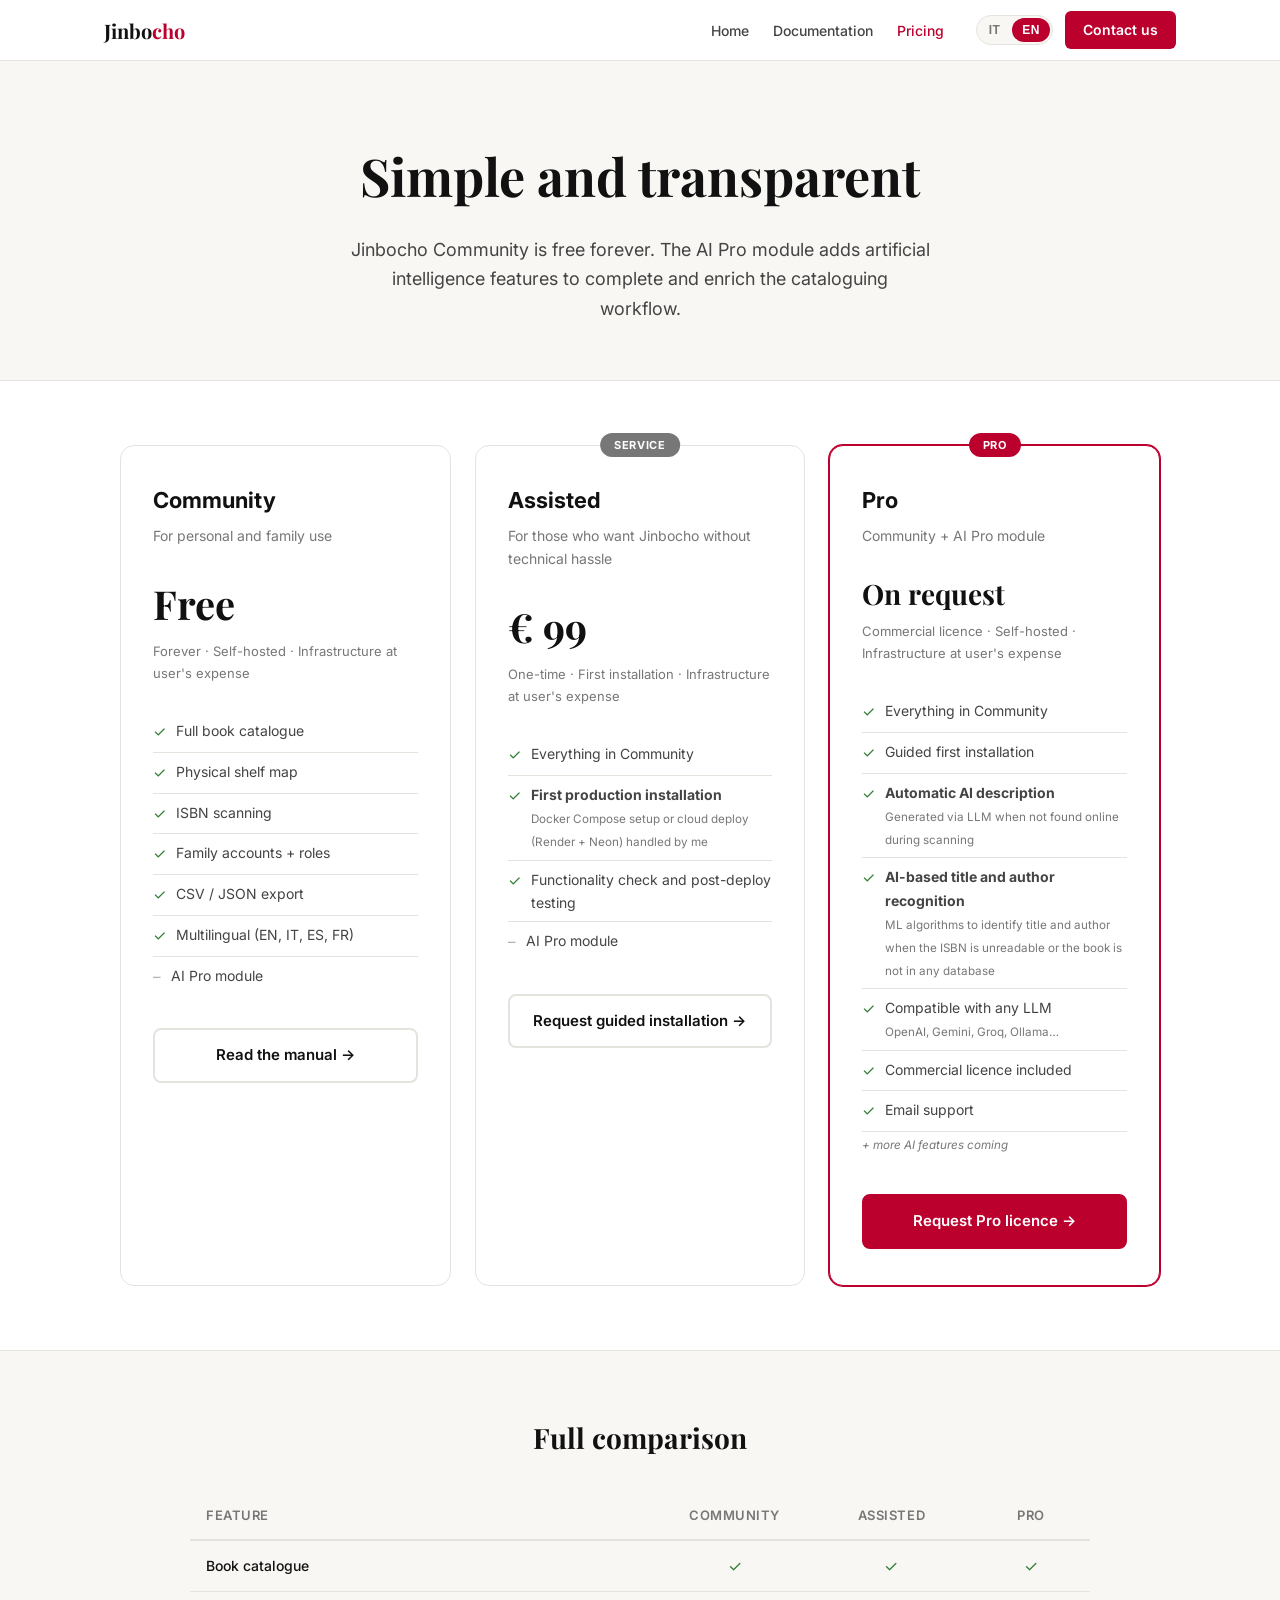
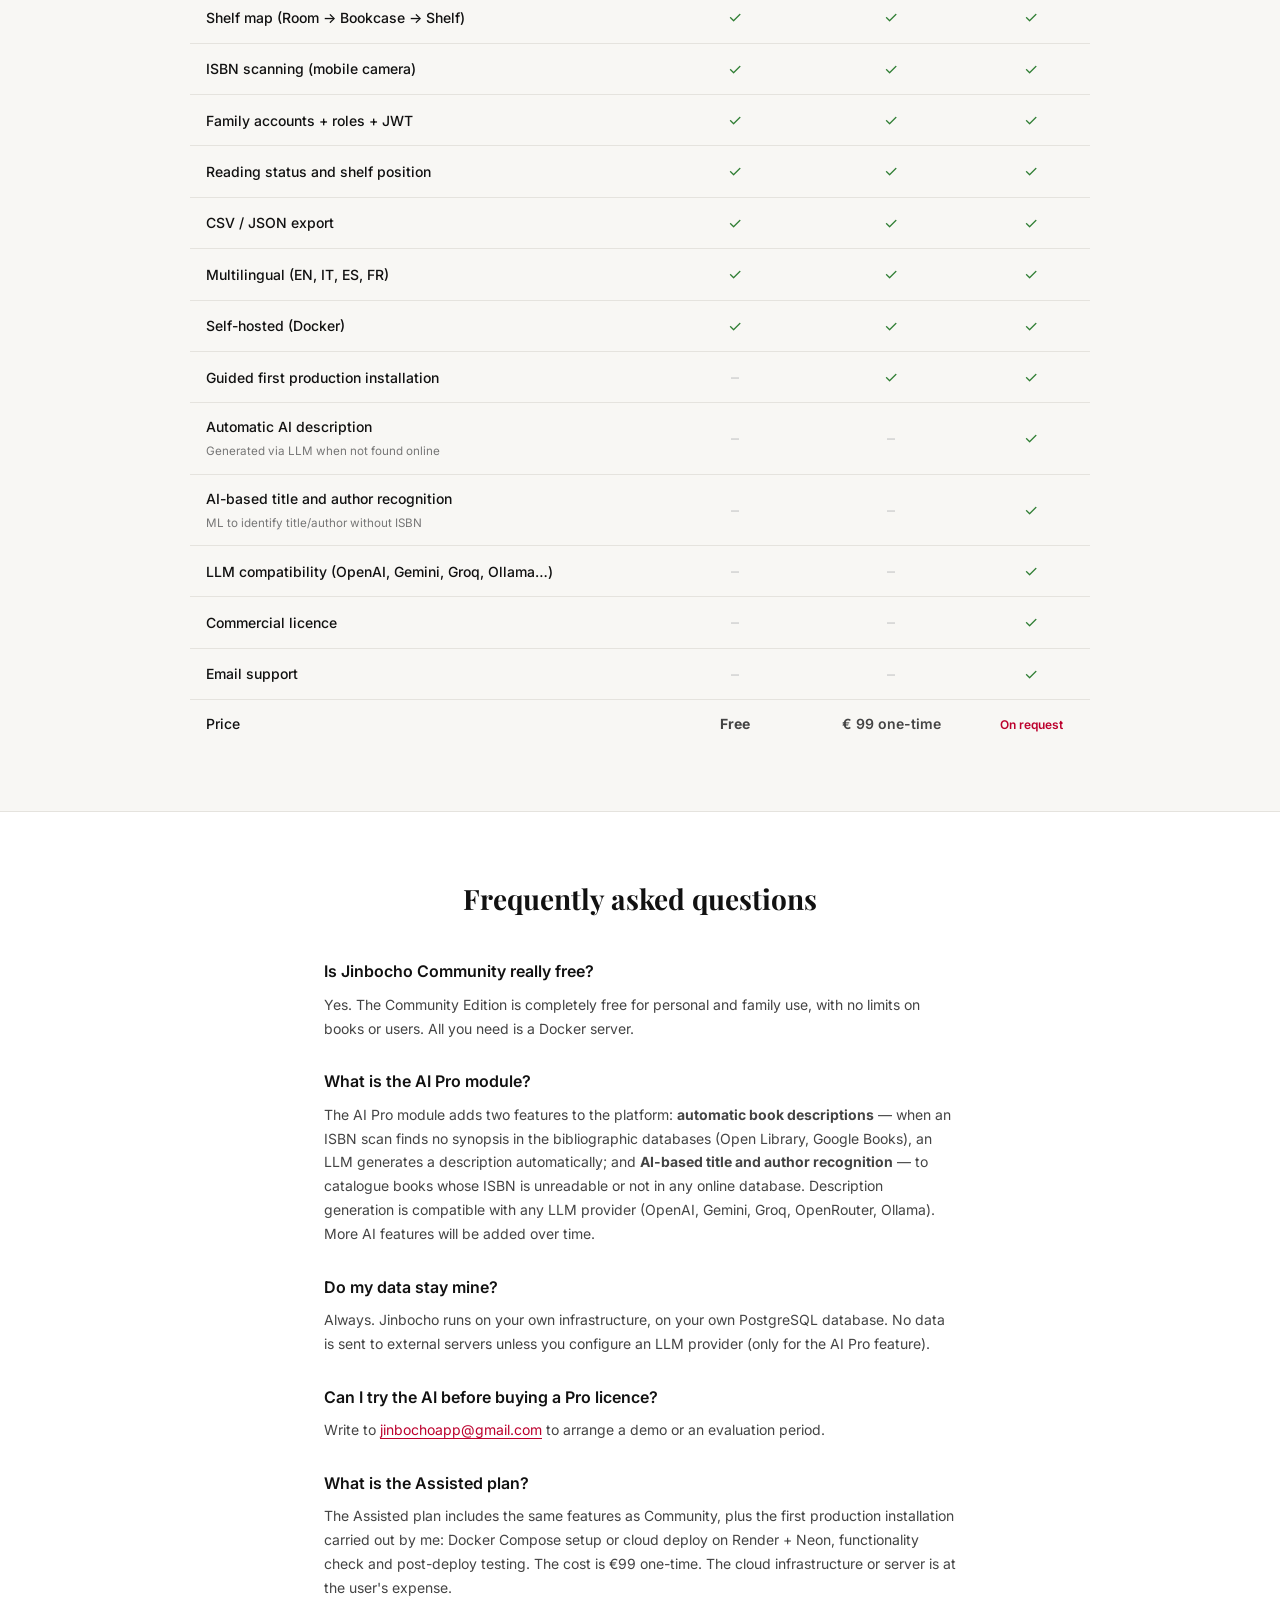
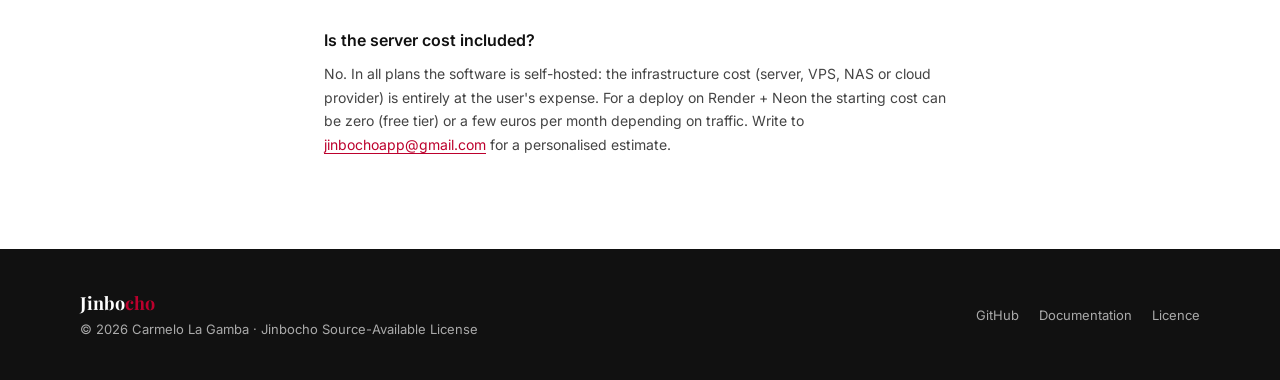
==== pricing/index.html @ b7d625fc "fix: update Community CTA to point to developer manual instead of private repo Replace the link to j" ====
<!DOCTYPE html>
<html lang="it">
<head>
  <meta charset="UTF-8" />
  <meta name="viewport" content="width=device-width, initial-scale=1.0" />
  <title>Prezzi — Jinbocho</title>
  <meta name="description" content="Jinbocho Community è gratuito per sempre. Il modulo AI Pro aggiunge descrizione automatica dei libri e riconoscimento titolo/autore via ML. Disponibile su richiesta." />
  <link rel="preconnect" href="https://fonts.googleapis.com" />
  <link rel="preconnect" href="https://fonts.gstatic.com" crossorigin />
  <link href="https://fonts.googleapis.com/css2?family=Inter:wght@400;500;600&family=Playfair+Display:wght@600;700&display=swap" rel="stylesheet" />
  <style>
    *, *::before, *::after { box-sizing: border-box; margin: 0; padding: 0; }

    :root {
      --red:     #BC002D;
      --red-dim: #8a0020;
      --red-bg:  #fdf4f5;
      --ink:     #111111;
      --ink-mid: #444444;
      --ink-soft:#777777;
      --line:    #e5e3de;
      --bg:      #f8f7f4;
      --white:   #ffffff;
      --radius:  10px;
      --max:     1120px;
    }

    html { scroll-behavior: smooth; }

    body {
      font-family: 'Inter', system-ui, sans-serif;
      font-size: 16px;
      line-height: 1.65;
      color: var(--ink);
      background: var(--white);
      -webkit-font-smoothing: antialiased;
    }

    a { color: inherit; text-decoration: none; }

    /* ── NAV ── */
    nav {
      position: sticky;
      top: 0;
      z-index: 100;
      background: rgba(255,255,255,0.95);
      backdrop-filter: blur(8px);
      border-bottom: 1px solid var(--line);
    }
    .nav-inner {
      max-width: var(--max);
      margin: 0 auto;
      padding: 0 24px;
      height: 60px;
      display: flex;
      align-items: center;
      gap: 32px;
    }
    .nav-logo {
      font-family: 'Playfair Display', serif;
      font-size: 20px;
      font-weight: 700;
      color: var(--ink);
      flex-shrink: 0;
    }
    .nav-logo span { color: var(--red); }
    .nav-links {
      display: flex;
      gap: 24px;
      list-style: none;
      margin-left: auto;
    }
    .nav-links a {
      font-size: 14px;
      font-weight: 500;
      color: var(--ink-mid);
      transition: color .15s;
    }
    .nav-links a:hover,
    .nav-links a.active { color: var(--red); }
    .nav-end {
      display: flex;
      align-items: center;
      gap: 12px;
      flex-shrink: 0;
    }
    .nav-cta {
      padding: 7px 18px;
      background: var(--red);
      color: var(--white);
      border-radius: 6px;
      font-size: 14px;
      font-weight: 600;
      transition: background .15s;
      white-space: nowrap;
    }
    .nav-cta:hover { background: var(--red-dim); }

    /* ── LANG TOGGLE ── */
    .lang-toggle {
      display: flex;
      align-items: center;
      background: var(--bg);
      border: 1px solid var(--line);
      border-radius: 100px;
      padding: 2px;
      gap: 2px;
    }
    .lang-btn {
      font-size: 12px;
      font-weight: 600;
      letter-spacing: 0.04em;
      padding: 4px 10px;
      border-radius: 100px;
      border: none;
      background: transparent;
      color: var(--ink-soft);
      cursor: pointer;
      transition: background 0.15s, color 0.15s;
      line-height: 1.4;
    }
    .lang-btn.active {
      background: var(--red);
      color: var(--white);
    }
    .lang-btn:hover:not(.active) {
      background: var(--line);
      color: var(--ink);
    }

    /* ── HERO ── */
    .pricing-hero {
      background: var(--bg);
      border-bottom: 1px solid var(--line);
      padding: 72px 24px 56px;
      text-align: center;
    }
    .pricing-hero h1 {
      font-family: 'Playfair Display', serif;
      font-size: clamp(32px, 5vw, 52px);
      font-weight: 700;
      color: var(--ink);
      margin-bottom: 16px;
    }
    .pricing-hero p {
      font-size: 18px;
      color: var(--ink-mid);
      max-width: 580px;
      margin: 0 auto;
    }

    /* ── CARDS ── */
    .pricing-section {
      max-width: var(--max);
      margin: 0 auto;
      padding: 64px 24px;
    }
    .pricing-grid {
      display: grid;
      grid-template-columns: repeat(auto-fit, minmax(280px, 1fr));
      gap: 24px;
      max-width: 1040px;
      margin: 0 auto;
    }
    .pricing-card {
      border: 1px solid var(--line);
      border-radius: 14px;
      padding: 36px 32px;
      background: var(--white);
      position: relative;
    }
    .pricing-card.featured {
      border-color: var(--red);
      box-shadow: 0 0 0 1px var(--red);
    }
    .badge {
      position: absolute;
      top: -13px;
      left: 50%;
      transform: translateX(-50%);
      background: var(--red);
      color: var(--white);
      font-size: 11px;
      font-weight: 700;
      letter-spacing: .06em;
      text-transform: uppercase;
      padding: 3px 14px;
      border-radius: 20px;
    }
    .badge-neutral { background: var(--ink-soft); }
    .plan-name {
      font-size: 22px;
      font-weight: 700;
      color: var(--ink);
      margin-bottom: 6px;
    }
    .plan-tagline {
      font-size: 14px;
      color: var(--ink-soft);
      margin-bottom: 24px;
    }
    .plan-price {
      font-size: 40px;
      font-weight: 700;
      color: var(--ink);
      margin-bottom: 4px;
      font-family: 'Playfair Display', serif;
    }
    .plan-price-note {
      font-size: 13px;
      color: var(--ink-soft);
      margin-bottom: 28px;
    }
    .plan-features {
      list-style: none;
      margin-bottom: 32px;
    }
    .plan-features li {
      font-size: 14px;
      color: var(--ink-mid);
      padding: 7px 0;
      border-bottom: 1px solid var(--line);
      display: flex;
      align-items: flex-start;
      gap: 10px;
    }
    .plan-features li:last-child { border-bottom: none; }
    .check { color: #2e7d32; font-size: 15px; flex-shrink: 0; margin-top: 1px; }
    .cross { color: #b0b0b0; font-size: 15px; flex-shrink: 0; margin-top: 1px; }
    .plan-cta {
      display: block;
      width: 100%;
      padding: 13px;
      border-radius: 8px;
      font-size: 15px;
      font-weight: 600;
      text-align: center;
      transition: background .15s, border-color .15s;
    }
    .plan-cta.outline {
      border: 2px solid var(--line);
      color: var(--ink);
      background: transparent;
    }
    .plan-cta.outline:hover { border-color: var(--ink-mid); }
    .plan-cta.solid {
      background: var(--red);
      color: var(--white);
      border: 2px solid var(--red);
    }
    .plan-cta.solid:hover { background: var(--red-dim); border-color: var(--red-dim); }

    /* ── COMPARISON TABLE ── */
    .compare-section {
      background: var(--bg);
      border-top: 1px solid var(--line);
      border-bottom: 1px solid var(--line);
      padding: 64px 24px;
    }
    .compare-inner {
      max-width: 900px;
      margin: 0 auto;
    }
    .compare-inner h2 {
      font-family: 'Playfair Display', serif;
      font-size: 28px;
      font-weight: 700;
      margin-bottom: 32px;
      text-align: center;
    }
    .compare-table {
      width: 100%;
      border-collapse: collapse;
      font-size: 14px;
    }
    .compare-table th {
      padding: 12px 16px;
      text-align: center;
      font-weight: 600;
      font-size: 13px;
      letter-spacing: .04em;
      text-transform: uppercase;
      color: var(--ink-soft);
      border-bottom: 2px solid var(--line);
    }
    .compare-table th:first-child { text-align: left; }
    .compare-table td {
      padding: 12px 16px;
      border-bottom: 1px solid var(--line);
      color: var(--ink-mid);
    }
    .compare-table td:first-child { font-weight: 500; color: var(--ink); }
    .compare-table td:not(:first-child) { text-align: center; }
    .compare-table tr:last-child td { border-bottom: none; }
    .t-check { color: #2e7d32; font-size: 16px; }
    .t-cross { color: #ccc; font-size: 16px; }
    .t-pro { color: var(--red); font-weight: 600; font-size: 12px; }

    /* ── FAQ ── */
    .faq-section {
      max-width: 680px;
      margin: 0 auto;
      padding: 64px 24px;
    }
    .faq-section h2 {
      font-family: 'Playfair Display', serif;
      font-size: 28px;
      font-weight: 700;
      margin-bottom: 36px;
      text-align: center;
    }
    .faq-item { margin-bottom: 28px; }
    .faq-q {
      font-weight: 600;
      color: var(--ink);
      margin-bottom: 8px;
    }
    .faq-a {
      font-size: 14px;
      color: var(--ink-mid);
      line-height: 1.7;
    }
    .faq-a a { color: var(--red); text-decoration: underline; text-underline-offset: 3px; }

    /* ── FOOTER ── */
    footer {
      background: var(--ink);
      color: var(--white);
      padding: 40px 24px;
    }
    .footer-inner {
      max-width: var(--max);
      margin: 0 auto;
      display: flex;
      flex-wrap: wrap;
      gap: 24px;
      align-items: center;
      justify-content: space-between;
    }
    .footer-brand {
      font-family: 'Playfair Display', serif;
      font-size: 18px;
      font-weight: 700;
    }
    .footer-brand span { color: var(--red); }
    .footer-copy { font-size: 13px; color: #aaa; }
    .footer-links { display: flex; gap: 20px; list-style: none; }
    .footer-links a { font-size: 13px; color: #aaa; transition: color .15s; }
    .footer-links a:hover { color: var(--white); }

    /* ── RESPONSIVE ── */
    @media (max-width: 640px) {
      .nav-links { display: none; }
      .pricing-hero { padding: 48px 20px 40px; }
      .pricing-hero h1 { font-size: 28px; }
      .pricing-section, .compare-section, .faq-section { padding: 48px 20px; }
      .pricing-card { padding: 28px 20px; }
      .compare-table th, .compare-table td { padding: 10px 8px; font-size: 13px; }
    }
  </style>
</head>
<body>

<nav>
  <div class="nav-inner">
    <a href="../" class="nav-logo">Jinbo<span>cho</span></a>
    <ul class="nav-links">
      <li><a href="../" data-i18n="p-nav-home">Home</a></li>
      <li><a href="../manuals/" data-i18n="p-nav-docs" data-href-it="../manuals/it/" data-href-en="../manuals/">Documentazione</a></li>
      <li><a href="../pricing/" class="active" data-i18n="p-nav-pricing">Prezzi</a></li>
    </ul>
    <div class="nav-end">
      <div class="lang-toggle" aria-label="Scegli lingua / Choose language">
        <button class="lang-btn" data-lang="it" onclick="setLang('it')">IT</button>
        <button class="lang-btn" data-lang="en" onclick="setLang('en')">EN</button>
      </div>
      <a href="mailto:jinbochoapp@gmail.com" class="nav-cta" data-i18n="p-nav-contact">Contattaci</a>
    </div>
  </div>
</nav>

<section class="pricing-hero">
  <h1 data-i18n="p-hero-h1">Semplice e trasparente</h1>
  <p data-i18n="p-hero-sub">Jinbocho Community è gratuito per sempre. Il modulo AI Pro aggiunge funzionalità di intelligenza artificiale per completare e arricchire il flusso di catalogazione.</p>
</section>

<section class="pricing-section">
  <div class="pricing-grid">

    <!-- COMMUNITY -->
    <div class="pricing-card">
      <div class="plan-name" data-i18n="p-c-name">Community</div>
      <div class="plan-tagline" data-i18n="p-c-tagline">Per uso personale e familiare</div>
      <div class="plan-price" data-i18n="p-c-price">Gratis</div>
      <div class="plan-price-note" data-i18n="p-c-price-note">Per sempre · Self-hosted · Infrastruttura a carico dell'utente</div>
      <ul class="plan-features">
        <li><span class="check">✓</span><span data-i18n="p-c-f1">Catalogo libri completo</span></li>
        <li><span class="check">✓</span><span data-i18n="p-c-f2">Mappa fisica degli scaffali</span></li>
        <li><span class="check">✓</span><span data-i18n="p-c-f3">Scansione ISBN</span></li>
        <li><span class="check">✓</span><span data-i18n="p-c-f4">Account famiglia + ruoli</span></li>
        <li><span class="check">✓</span><span data-i18n="p-c-f5">Export CSV / JSON</span></li>
        <li><span class="check">✓</span><span data-i18n="p-c-f6">Multilingua (EN, IT, ES, FR)</span></li>
        <li><span class="cross">–</span><span data-i18n="p-c-f7">Modulo AI Pro</span></li>
      </ul>
      <a href="../manuals/it/" data-href-it="../manuals/it/" data-href-en="../manuals/" class="plan-cta outline" data-i18n="p-c-cta">
        Leggi il manuale →
      </a>
    </div>

    <!-- ASSISTITO -->
    <div class="pricing-card">
      <div class="badge badge-neutral" data-i18n="p-a-badge">Servizio</div>
      <div class="plan-name" data-i18n="p-a-name">Assistito</div>
      <div class="plan-tagline" data-i18n="p-a-tagline">Per chi vuole Jinbocho senza pensieri tecnici</div>
      <div class="plan-price">€ 99</div>
      <div class="plan-price-note" data-i18n="p-a-price-note">Una tantum · Prima installazione · Infrastruttura a carico dell'utente</div>
      <ul class="plan-features">
        <li><span class="check">✓</span><span data-i18n="p-a-f1">Tutto di Community</span></li>
        <li><span class="check">✓</span><span data-i18n-html="p-a-f2"><strong>Prima installazione in produzione</strong><br><small style="color:var(--ink-soft)">Configurazione Docker Compose o deploy cloud (Render + Neon) a cura mia</small></span></li>
        <li><span class="check">✓</span><span data-i18n="p-a-f3">Verifica funzionamento e test post-deploy</span></li>
        <li><span class="cross">–</span><span data-i18n="p-a-f4">Modulo AI Pro</span></li>
      </ul>
      <a href="mailto:jinbochoapp@gmail.com?subject=Jinbocho%20-%20Richiesta%20installazione%20guidata" class="plan-cta outline" data-i18n="p-a-cta">
        Richiedi installazione guidata →
      </a>
    </div>

    <!-- PRO -->
    <div class="pricing-card featured">
      <div class="badge" data-i18n="p-p-badge">Pro</div>
      <div class="plan-name" data-i18n="p-p-name">Pro</div>
      <div class="plan-tagline" data-i18n="p-p-tagline">Community + modulo AI Pro</div>
      <div class="plan-price" style="font-size:28px; margin-top:8px;" data-i18n="p-p-price">Su richiesta</div>
      <div class="plan-price-note" data-i18n="p-p-price-note">Licenza commerciale · Self-hosted · Infrastruttura a carico dell'utente</div>
      <ul class="plan-features">
        <li><span class="check">✓</span><span data-i18n="p-p-f1">Tutto di Community</span></li>
        <li><span class="check">✓</span><span data-i18n="p-p-f2">Prima installazione guidata</span></li>
        <li><span class="check">✓</span><span data-i18n-html="p-p-f3"><strong>Descrizione AI automatica</strong><br><small style="color:var(--ink-soft)">Generata via LLM quando non trovata online durante la scansione</small></span></li>
        <li><span class="check">✓</span><span data-i18n-html="p-p-f4"><strong>Riconoscimento titolo e autore via AI</strong><br><small style="color:var(--ink-soft)">Algoritmi ML per identificare titolo e autore quando l'ISBN non è leggibile o il libro non è in nessun database</small></span></li>
        <li><span class="check">✓</span><span data-i18n-html="p-p-f5">Compatibile con qualsiasi LLM<br><small style="color:var(--ink-soft)">OpenAI, Gemini, Groq, Ollama…</small></span></li>
        <li><span class="check">✓</span><span data-i18n="p-p-f6">Licenza commerciale inclusa</span></li>
        <li><span class="check">✓</span><span data-i18n="p-p-f7">Supporto via email</span></li>
        <li style="color:var(--ink-soft); font-style:italic; border-bottom:none; padding-top:4px;"><small data-i18n="p-p-f8">+ altre funzionalità AI in arrivo</small></li>
      </ul>
      <a href="mailto:jinbochoapp@gmail.com?subject=Jinbocho%20Pro%20-%20Richiesta%20licenza" class="plan-cta solid" data-i18n="p-p-cta">
        Richiedi licenza Pro →
      </a>
    </div>

  </div>
</section>

<!-- COMPARISON TABLE -->
<section class="compare-section">
  <div class="compare-inner">
    <h2 data-i18n="p-t-title">Confronto completo</h2>
    <table class="compare-table">
      <thead>
        <tr>
          <th data-i18n="p-t-h1">Funzionalità</th>
          <th data-i18n="p-t-h2">Community</th>
          <th data-i18n="p-t-h3">Assistito</th>
          <th data-i18n="p-t-h4">Pro</th>
        </tr>
      </thead>
      <tbody>
        <tr>
          <td data-i18n="p-t-r1">Catalogo libri</td>
          <td><span class="t-check">✓</span></td>
          <td><span class="t-check">✓</span></td>
          <td><span class="t-check">✓</span></td>
        </tr>
        <tr>
          <td data-i18n="p-t-r2">Mappa scaffali (Room → Bookcase → Shelf)</td>
          <td><span class="t-check">✓</span></td>
          <td><span class="t-check">✓</span></td>
          <td><span class="t-check">✓</span></td>
        </tr>
        <tr>
          <td data-i18n="p-t-r3">Scansione ISBN (camera mobile)</td>
          <td><span class="t-check">✓</span></td>
          <td><span class="t-check">✓</span></td>
          <td><span class="t-check">✓</span></td>
        </tr>
        <tr>
          <td data-i18n="p-t-r4">Account famiglia + ruoli + JWT</td>
          <td><span class="t-check">✓</span></td>
          <td><span class="t-check">✓</span></td>
          <td><span class="t-check">✓</span></td>
        </tr>
        <tr>
          <td data-i18n="p-t-r5">Stato lettura e posizione sullo scaffale</td>
          <td><span class="t-check">✓</span></td>
          <td><span class="t-check">✓</span></td>
          <td><span class="t-check">✓</span></td>
        </tr>
        <tr>
          <td data-i18n="p-t-r6">Export CSV / JSON</td>
          <td><span class="t-check">✓</span></td>
          <td><span class="t-check">✓</span></td>
          <td><span class="t-check">✓</span></td>
        </tr>
        <tr>
          <td data-i18n="p-t-r7">Multilingua (EN, IT, ES, FR)</td>
          <td><span class="t-check">✓</span></td>
          <td><span class="t-check">✓</span></td>
          <td><span class="t-check">✓</span></td>
        </tr>
        <tr>
          <td data-i18n="p-t-r8">Self-hosted (Docker)</td>
          <td><span class="t-check">✓</span></td>
          <td><span class="t-check">✓</span></td>
          <td><span class="t-check">✓</span></td>
        </tr>
        <tr>
          <td data-i18n="p-t-r9">Prima installazione guidata in produzione</td>
          <td><span class="t-cross">–</span></td>
          <td><span class="t-check">✓</span></td>
          <td><span class="t-check">✓</span></td>
        </tr>
        <tr>
          <td><span data-i18n="p-t-r10">Descrizione AI automatica</span><br><small style="color:var(--ink-soft); font-weight:400;" data-i18n="p-t-r10s">Generata via LLM quando non trovata online</small></td>
          <td><span class="t-cross">–</span></td>
          <td><span class="t-cross">–</span></td>
          <td><span class="t-check">✓</span></td>
        </tr>
        <tr>
          <td><span data-i18n="p-t-r11">Riconoscimento titolo e autore via AI</span><br><small style="color:var(--ink-soft); font-weight:400;" data-i18n="p-t-r11s">ML per identificare titolo/autore senza ISBN</small></td>
          <td><span class="t-cross">–</span></td>
          <td><span class="t-cross">–</span></td>
          <td><span class="t-check">✓</span></td>
        </tr>
        <tr>
          <td data-i18n="p-t-r12">Compatibilità LLM (OpenAI, Gemini, Groq, Ollama…)</td>
          <td><span class="t-cross">–</span></td>
          <td><span class="t-cross">–</span></td>
          <td><span class="t-check">✓</span></td>
        </tr>
        <tr>
          <td data-i18n="p-t-r13">Licenza commerciale</td>
          <td><span class="t-cross">–</span></td>
          <td><span class="t-cross">–</span></td>
          <td><span class="t-check">✓</span></td>
        </tr>
        <tr>
          <td data-i18n="p-t-r14">Supporto via email</td>
          <td><span class="t-cross">–</span></td>
          <td><span class="t-cross">–</span></td>
          <td><span class="t-check">✓</span></td>
        </tr>
        <tr>
          <td data-i18n="p-t-r15">Prezzo</td>
          <td><strong data-i18n="p-t-v-free">Gratis</strong></td>
          <td><span style="font-weight:600;" data-i18n="p-t-v-assistito">€ 99 una tantum</span></td>
          <td><span class="t-pro" data-i18n="p-t-v-pro">Su richiesta</span></td>
        </tr>
      </tbody>
    </table>
  </div>
</section>

<!-- FAQ -->
<section class="faq-section">
  <h2 data-i18n="p-faq-title">Domande frequenti</h2>

  <div class="faq-item">
    <div class="faq-q" data-i18n="p-faq1-q">Jinbocho Community è davvero gratuito?</div>
    <div class="faq-a" data-i18n="p-faq1-a">Sì. La Community Edition è completamente gratuita per uso personale e familiare, senza limiti di libri o utenti. Basta un server Docker.</div>
  </div>

  <div class="faq-item">
    <div class="faq-q" data-i18n="p-faq2-q">Cos'è il modulo AI Pro?</div>
    <div class="faq-a" data-i18n-html="p-faq2-a">Il modulo AI Pro aggiunge due funzionalità alla piattaforma: <strong>descrizione automatica dei libri</strong> — quando la scansione ISBN non trova una sinossi nei database bibliografici (Open Library, Google Books), un LLM genera automaticamente la descrizione; e <strong>riconoscimento di titolo e autore via machine learning</strong> — per catalogare libri il cui ISBN non è leggibile o non è presente online. La generazione della descrizione è compatibile con qualsiasi provider LLM (OpenAI, Gemini, Groq, OpenRouter, Ollama). Altre funzionalità AI verranno aggiunte nel tempo.</div>
  </div>

  <div class="faq-item">
    <div class="faq-q" data-i18n="p-faq3-q">I miei dati rimangono miei?</div>
    <div class="faq-a" data-i18n="p-faq3-a">Sempre. Jinbocho gira sulla tua infrastruttura, su un tuo database PostgreSQL. Nessun dato viene inviato a server esterni, a meno che tu non configuri un provider LLM (solo per la funzione AI Pro).</div>
  </div>

  <div class="faq-item">
    <div class="faq-q" data-i18n="p-faq4-q">Posso provare l'AI prima di acquistare la licenza Pro?</div>
    <div class="faq-a" data-i18n-html="p-faq4-a">Scrivi a <a href="mailto:jinbochoapp@gmail.com">jinbochoapp@gmail.com</a> per concordare una demo o un periodo di valutazione.</div>
  </div>

  <div class="faq-item">
    <div class="faq-q" data-i18n="p-faq5-q">Cos'è il piano Assistito?</div>
    <div class="faq-a" data-i18n="p-faq5-a">Il piano Assistito include le stesse funzionalità di Community, più la prima installazione in produzione a cura mia: configurazione Docker Compose oppure deploy cloud su Render + Neon, verifica del funzionamento e test post-deploy. Il costo è di €99 una tantum. L'infrastruttura cloud o il server è a carico dell'utente.</div>
  </div>

  <div class="faq-item">
    <div class="faq-q" data-i18n="p-faq6-q">Il costo del server è incluso?</div>
    <div class="faq-a" data-i18n-html="p-faq6-a">No. In tutti i piani il software è self-hosted: il costo dell'infrastruttura (server, VPS, NAS o cloud provider) è interamente a carico dell'utente. Per un deploy su Render + Neon il costo di partenza può essere zero (free tier) o pochi euro al mese a seconda del traffico. Scrivi a <a href="mailto:jinbochoapp@gmail.com">jinbochoapp@gmail.com</a> per una stima personalizzata.</div>
  </div>
</section>

<footer>
  <div class="footer-inner">
    <div>
      <div class="footer-brand">Jinbo<span>cho</span></div>
      <div class="footer-copy">© 2026 Carmelo La Gamba · Jinbocho Source-Available License</div>
    </div>
    <ul class="footer-links">
      <li><a href="https://github.com/jinbocho" target="_blank" rel="noopener">GitHub</a></li>
      <li><a href="../manuals/" data-i18n="p-footer-docs" data-href-it="../manuals/it/" data-href-en="../manuals/">Documentazione</a></li>
      <li><a href="https://github.com/jinbocho/jinbocho.github.io/blob/main/LICENSE" target="_blank" rel="noopener" data-i18n="p-footer-license">Licenza</a></li>
    </ul>
  </div>
</footer>

<script>
(function () {
  var dict = {
    it: {
      'p-nav-home': 'Home',
      'p-nav-docs': 'Documentazione',
      'p-nav-pricing': 'Prezzi',
      'p-nav-contact': 'Contattaci',
      'p-hero-h1': 'Semplice e trasparente',
      'p-hero-sub': 'Jinbocho Community è gratuito per sempre. Il modulo AI Pro aggiunge funzionalità di intelligenza artificiale per completare e arricchire il flusso di catalogazione.',
      'p-c-name': 'Community',
      'p-c-tagline': 'Per uso personale e familiare',
      'p-c-price': 'Gratis',
      'p-c-price-note': 'Per sempre · Self-hosted · Infrastruttura a carico dell\'utente',
      'p-c-f1': 'Catalogo libri completo',
      'p-c-f2': 'Mappa fisica degli scaffali',
      'p-c-f3': 'Scansione ISBN',
      'p-c-f4': 'Account famiglia + ruoli',
      'p-c-f5': 'Export CSV / JSON',
      'p-c-f6': 'Multilingua (EN, IT, ES, FR)',
      'p-c-f7': 'Modulo AI Pro',
      'p-c-cta': 'Leggi il manuale →',
      'p-a-badge': 'Servizio',
      'p-a-name': 'Assistito',
      'p-a-tagline': 'Per chi vuole Jinbocho senza pensieri tecnici',
      'p-a-price-note': 'Una tantum · Prima installazione · Infrastruttura a carico dell\'utente',
      'p-a-f1': 'Tutto di Community',
      'p-a-f2': '<strong>Prima installazione in produzione</strong><br><small style="color:var(--ink-soft)">Configurazione Docker Compose o deploy cloud (Render + Neon) a cura mia</small>',
      'p-a-f3': 'Verifica funzionamento e test post-deploy',
      'p-a-f4': 'Modulo AI Pro',
      'p-a-cta': 'Richiedi installazione guidata →',
      'p-p-badge': 'Pro',
      'p-p-name': 'Pro',
      'p-p-tagline': 'Community + modulo AI Pro',
      'p-p-price': 'Su richiesta',
      'p-p-price-note': 'Licenza commerciale · Self-hosted · Infrastruttura a carico dell\'utente',
      'p-p-f1': 'Tutto di Community',
      'p-p-f2': 'Prima installazione guidata',
      'p-p-f3': '<strong>Descrizione AI automatica</strong><br><small style="color:var(--ink-soft)">Generata via LLM quando non trovata online durante la scansione</small>',
      'p-p-f4': '<strong>Riconoscimento titolo e autore via AI</strong><br><small style="color:var(--ink-soft)">Algoritmi ML per identificare titolo e autore quando l\'ISBN non è leggibile o il libro non è in nessun database</small>',
      'p-p-f5': 'Compatibile con qualsiasi LLM<br><small style="color:var(--ink-soft)">OpenAI, Gemini, Groq, Ollama…</small>',
      'p-p-f6': 'Licenza commerciale inclusa',
      'p-p-f7': 'Supporto via email',
      'p-p-f8': '+ altre funzionalità AI in arrivo',
      'p-p-cta': 'Richiedi licenza Pro →',
      'p-t-title': 'Confronto completo',
      'p-t-h1': 'Funzionalità',
      'p-t-h2': 'Community',
      'p-t-h3': 'Assistito',
      'p-t-h4': 'Pro',
      'p-t-r1': 'Catalogo libri',
      'p-t-r2': 'Mappa scaffali (Room → Bookcase → Shelf)',
      'p-t-r3': 'Scansione ISBN (camera mobile)',
      'p-t-r4': 'Account famiglia + ruoli + JWT',
      'p-t-r5': 'Stato lettura e posizione sullo scaffale',
      'p-t-r6': 'Export CSV / JSON',
      'p-t-r7': 'Multilingua (EN, IT, ES, FR)',
      'p-t-r8': 'Self-hosted (Docker)',
      'p-t-r9': 'Prima installazione guidata in produzione',
      'p-t-r10': 'Descrizione AI automatica',
      'p-t-r10s': 'Generata via LLM quando non trovata online',
      'p-t-r11': 'Riconoscimento titolo e autore via AI',
      'p-t-r11s': 'ML per identificare titolo/autore senza ISBN',
      'p-t-r12': 'Compatibilità LLM (OpenAI, Gemini, Groq, Ollama…)',
      'p-t-r13': 'Licenza commerciale',
      'p-t-r14': 'Supporto via email',
      'p-t-r15': 'Prezzo',
      'p-t-v-free': 'Gratis',
      'p-t-v-assistito': '€ 99 una tantum',
      'p-t-v-pro': 'Su richiesta',
      'p-faq-title': 'Domande frequenti',
      'p-faq1-q': 'Jinbocho Community è davvero gratuito?',
      'p-faq1-a': 'Sì. La Community Edition è completamente gratuita per uso personale e familiare, senza limiti di libri o utenti. Basta un server Docker.',
      'p-faq2-q': 'Cos\'è il modulo AI Pro?',
      'p-faq2-a': 'Il modulo AI Pro aggiunge due funzionalità alla piattaforma: <strong>descrizione automatica dei libri</strong> — quando la scansione ISBN non trova una sinossi nei database bibliografici (Open Library, Google Books), un LLM genera automaticamente la descrizione; e <strong>riconoscimento di titolo e autore via machine learning</strong> — per catalogare libri il cui ISBN non è leggibile o non è presente online. La generazione della descrizione è compatibile con qualsiasi provider LLM (OpenAI, Gemini, Groq, OpenRouter, Ollama). Altre funzionalità AI verranno aggiunte nel tempo.',
      'p-faq3-q': 'I miei dati rimangono miei?',
      'p-faq3-a': 'Sempre. Jinbocho gira sulla tua infrastruttura, su un tuo database PostgreSQL. Nessun dato viene inviato a server esterni, a meno che tu non configuri un provider LLM (solo per la funzione AI Pro).',
      'p-faq4-q': 'Posso provare l\'AI prima di acquistare la licenza Pro?',
      'p-faq4-a': 'Scrivi a <a href="mailto:jinbochoapp@gmail.com">jinbochoapp@gmail.com</a> per concordare una demo o un periodo di valutazione.',
      'p-faq5-q': 'Cos\'è il piano Assistito?',
      'p-faq5-a': 'Il piano Assistito include le stesse funzionalità di Community, più la prima installazione in produzione a cura mia: configurazione Docker Compose oppure deploy cloud su Render + Neon, verifica del funzionamento e test post-deploy. Il costo è di €99 una tantum. L\'infrastruttura cloud o il server è a carico dell\'utente.',
      'p-faq6-q': 'Il costo del server è incluso?',
      'p-faq6-a': 'No. In tutti i piani il software è self-hosted: il costo dell\'infrastruttura (server, VPS, NAS o cloud provider) è interamente a carico dell\'utente. Per un deploy su Render + Neon il costo di partenza può essere zero (free tier) o pochi euro al mese a seconda del traffico. Scrivi a <a href="mailto:jinbochoapp@gmail.com">jinbochoapp@gmail.com</a> per una stima personalizzata.',
      'p-footer-docs': 'Documentazione',
      'p-footer-license': 'Licenza'
    },
    en: {
      'p-nav-home': 'Home',
      'p-nav-docs': 'Documentation',
      'p-nav-pricing': 'Pricing',
      'p-nav-contact': 'Contact us',
      'p-hero-h1': 'Simple and transparent',
      'p-hero-sub': 'Jinbocho Community is free forever. The AI Pro module adds artificial intelligence features to complete and enrich the cataloguing workflow.',
      'p-c-name': 'Community',
      'p-c-tagline': 'For personal and family use',
      'p-c-price': 'Free',
      'p-c-price-note': 'Forever · Self-hosted · Infrastructure at user\'s expense',
      'p-c-f1': 'Full book catalogue',
      'p-c-f2': 'Physical shelf map',
      'p-c-f3': 'ISBN scanning',
      'p-c-f4': 'Family accounts + roles',
      'p-c-f5': 'CSV / JSON export',
      'p-c-f6': 'Multilingual (EN, IT, ES, FR)',
      'p-c-f7': 'AI Pro module',
      'p-c-cta': 'Read the manual →',
      'p-a-badge': 'Service',
      'p-a-name': 'Assisted',
      'p-a-tagline': 'For those who want Jinbocho without technical hassle',
      'p-a-price-note': 'One-time · First installation · Infrastructure at user\'s expense',
      'p-a-f1': 'Everything in Community',
      'p-a-f2': '<strong>First production installation</strong><br><small style="color:var(--ink-soft)">Docker Compose setup or cloud deploy (Render + Neon) handled by me</small>',
      'p-a-f3': 'Functionality check and post-deploy testing',
      'p-a-f4': 'AI Pro module',
      'p-a-cta': 'Request guided installation →',
      'p-p-badge': 'Pro',
      'p-p-name': 'Pro',
      'p-p-tagline': 'Community + AI Pro module',
      'p-p-price': 'On request',
      'p-p-price-note': 'Commercial licence · Self-hosted · Infrastructure at user\'s expense',
      'p-p-f1': 'Everything in Community',
      'p-p-f2': 'Guided first installation',
      'p-p-f3': '<strong>Automatic AI description</strong><br><small style="color:var(--ink-soft)">Generated via LLM when not found online during scanning</small>',
      'p-p-f4': '<strong>AI-based title and author recognition</strong><br><small style="color:var(--ink-soft)">ML algorithms to identify title and author when the ISBN is unreadable or the book is not in any database</small>',
      'p-p-f5': 'Compatible with any LLM<br><small style="color:var(--ink-soft)">OpenAI, Gemini, Groq, Ollama…</small>',
      'p-p-f6': 'Commercial licence included',
      'p-p-f7': 'Email support',
      'p-p-f8': '+ more AI features coming',
      'p-p-cta': 'Request Pro licence →',
      'p-t-title': 'Full comparison',
      'p-t-h1': 'Feature',
      'p-t-h2': 'Community',
      'p-t-h3': 'Assisted',
      'p-t-h4': 'Pro',
      'p-t-r1': 'Book catalogue',
      'p-t-r2': 'Shelf map (Room → Bookcase → Shelf)',
      'p-t-r3': 'ISBN scanning (mobile camera)',
      'p-t-r4': 'Family accounts + roles + JWT',
      'p-t-r5': 'Reading status and shelf position',
      'p-t-r6': 'CSV / JSON export',
      'p-t-r7': 'Multilingual (EN, IT, ES, FR)',
      'p-t-r8': 'Self-hosted (Docker)',
      'p-t-r9': 'Guided first production installation',
      'p-t-r10': 'Automatic AI description',
      'p-t-r10s': 'Generated via LLM when not found online',
      'p-t-r11': 'AI-based title and author recognition',
      'p-t-r11s': 'ML to identify title/author without ISBN',
      'p-t-r12': 'LLM compatibility (OpenAI, Gemini, Groq, Ollama…)',
      'p-t-r13': 'Commercial licence',
      'p-t-r14': 'Email support',
      'p-t-r15': 'Price',
      'p-t-v-free': 'Free',
      'p-t-v-assistito': '€ 99 one-time',
      'p-t-v-pro': 'On request',
      'p-faq-title': 'Frequently asked questions',
      'p-faq1-q': 'Is Jinbocho Community really free?',
      'p-faq1-a': 'Yes. The Community Edition is completely free for personal and family use, with no limits on books or users. All you need is a Docker server.',
      'p-faq2-q': 'What is the AI Pro module?',
      'p-faq2-a': 'The AI Pro module adds two features to the platform: <strong>automatic book descriptions</strong> — when an ISBN scan finds no synopsis in the bibliographic databases (Open Library, Google Books), an LLM generates a description automatically; and <strong>AI-based title and author recognition</strong> — to catalogue books whose ISBN is unreadable or not in any online database. Description generation is compatible with any LLM provider (OpenAI, Gemini, Groq, OpenRouter, Ollama). More AI features will be added over time.',
      'p-faq3-q': 'Do my data stay mine?',
      'p-faq3-a': 'Always. Jinbocho runs on your own infrastructure, on your own PostgreSQL database. No data is sent to external servers unless you configure an LLM provider (only for the AI Pro feature).',
      'p-faq4-q': 'Can I try the AI before buying a Pro licence?',
      'p-faq4-a': 'Write to <a href="mailto:jinbochoapp@gmail.com">jinbochoapp@gmail.com</a> to arrange a demo or an evaluation period.',
      'p-faq5-q': 'What is the Assisted plan?',
      'p-faq5-a': 'The Assisted plan includes the same features as Community, plus the first production installation carried out by me: Docker Compose setup or cloud deploy on Render + Neon, functionality check and post-deploy testing. The cost is €99 one-time. The cloud infrastructure or server is at the user\'s expense.',
      'p-faq6-q': 'Is the server cost included?',
      'p-faq6-a': 'No. In all plans the software is self-hosted: the infrastructure cost (server, VPS, NAS or cloud provider) is entirely at the user\'s expense. For a deploy on Render + Neon the starting cost can be zero (free tier) or a few euros per month depending on traffic. Write to <a href="mailto:jinbochoapp@gmail.com">jinbochoapp@gmail.com</a> for a personalised estimate.',
      'p-footer-docs': 'Documentation',
      'p-footer-license': 'Licence'
    }
  };

  function setLang(lang) {
    if (lang !== 'it' && lang !== 'en') lang = 'it';
    document.documentElement.lang = lang;
    localStorage.setItem('jinbocho-lang', lang);

    var t = dict[lang];

    document.querySelectorAll('[data-i18n]').forEach(function (el) {
      var key = el.getAttribute('data-i18n');
      if (t[key] !== undefined) el.textContent = t[key];
    });

    document.querySelectorAll('[data-i18n-html]').forEach(function (el) {
      var key = el.getAttribute('data-i18n-html');
      if (t[key] !== undefined) el.innerHTML = t[key];
    });

    document.querySelectorAll('[data-href-it]').forEach(function (el) {
      el.href = lang === 'it'
        ? el.getAttribute('data-href-it')
        : el.getAttribute('data-href-en');
    });

    document.querySelectorAll('.lang-btn').forEach(function (btn) {
      btn.classList.toggle('active', btn.getAttribute('data-lang') === lang);
    });
  }

  window.setLang = setLang;

  var saved = localStorage.getItem('jinbocho-lang');
  var browser = (navigator.language || navigator.userLanguage || 'it').toLowerCase();
  setLang(saved || (browser.startsWith('it') ? 'it' : 'en'));
})();
</script>

</body>
</html>
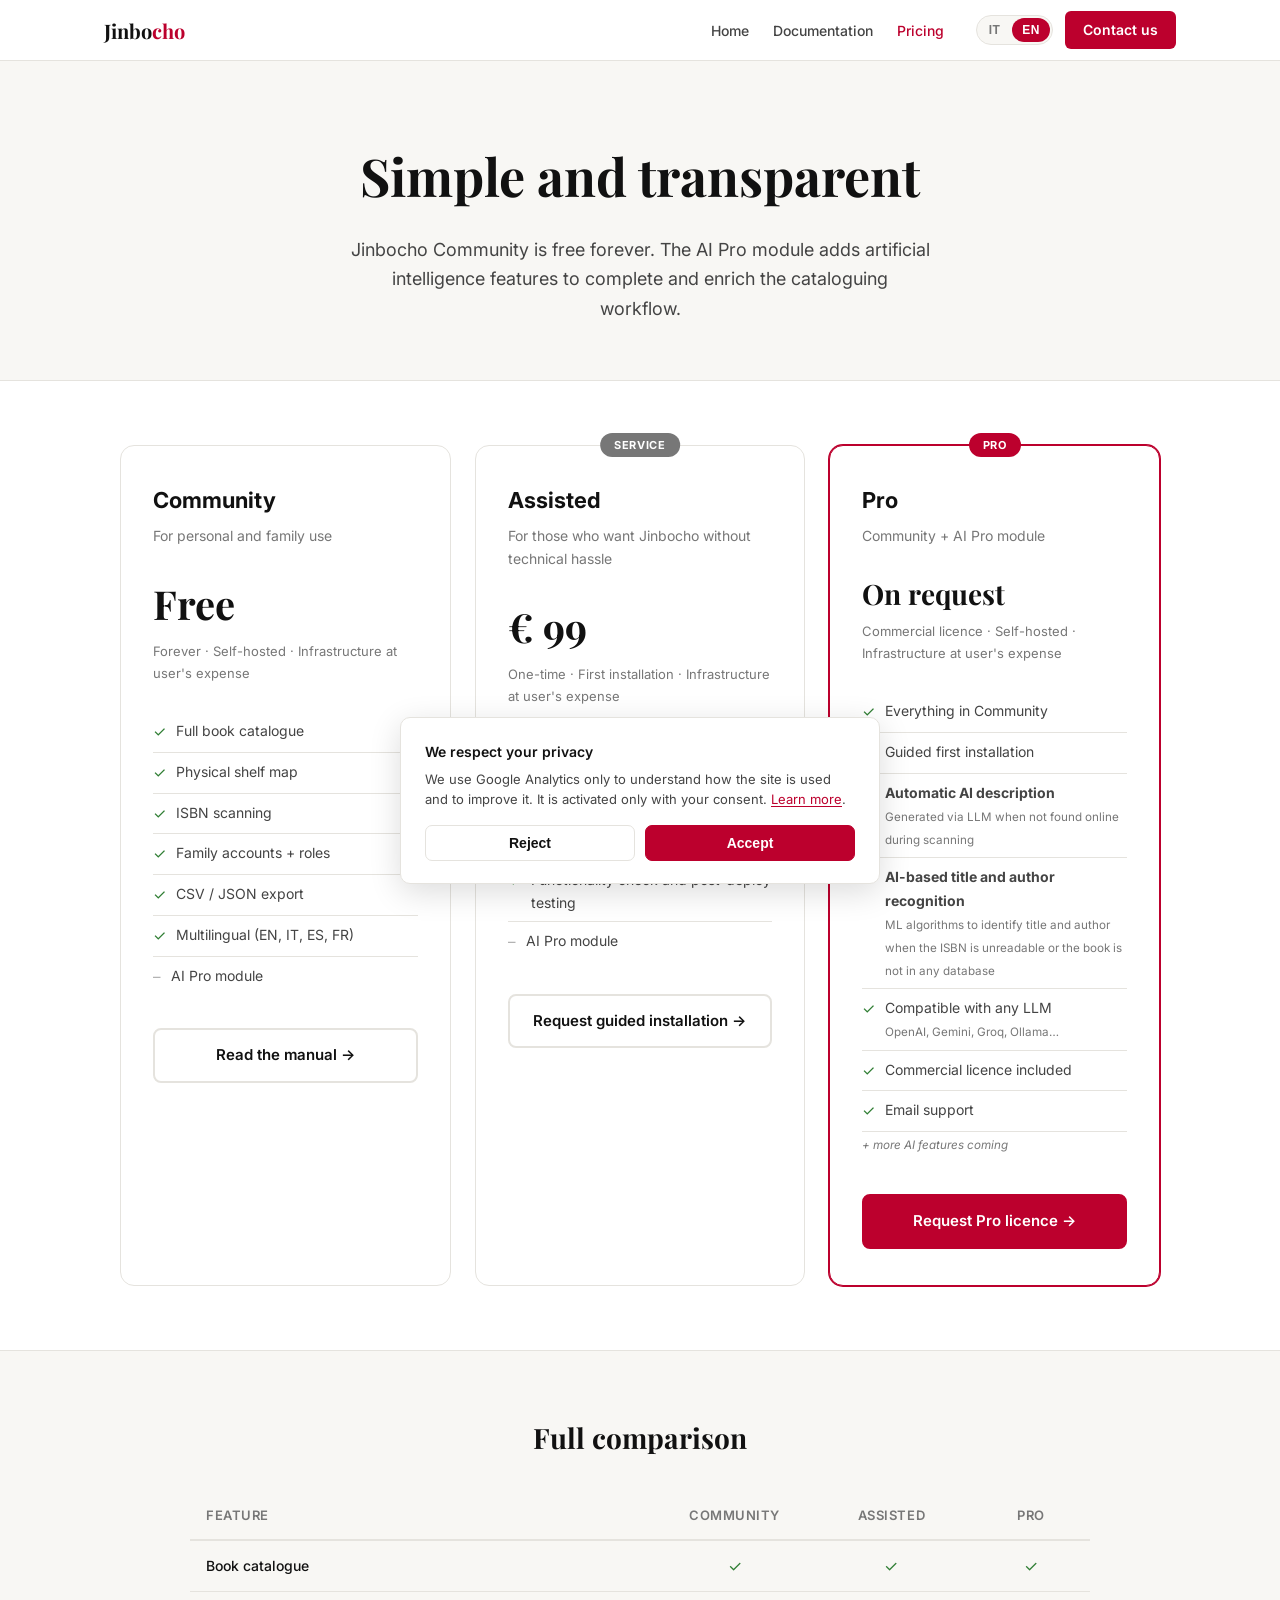
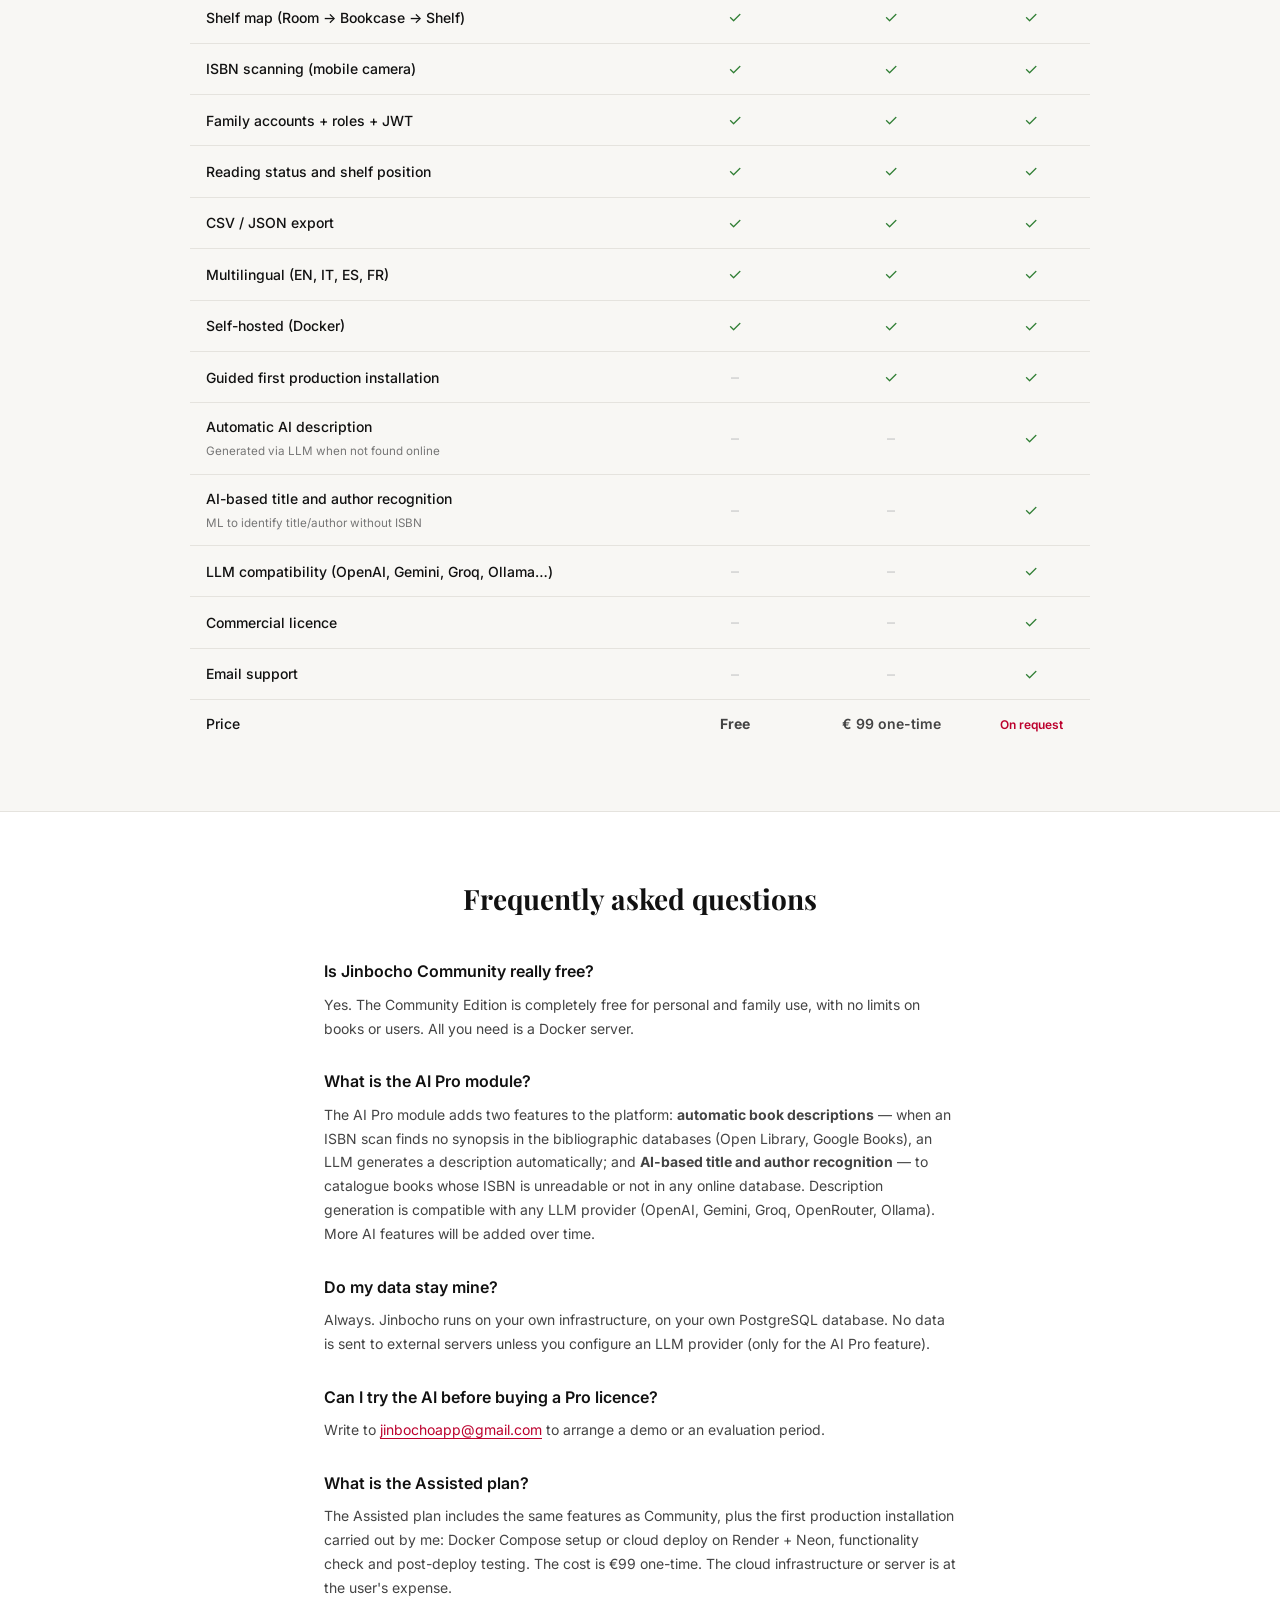
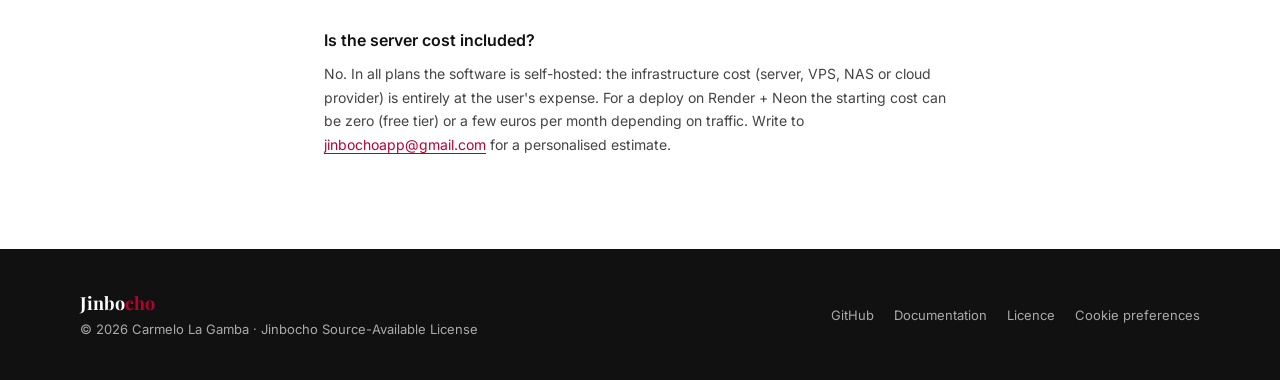
==== commit 63a3b6e5: "Add Google Analytics (GA4) with GDPR-compliant consent banner Integrate gtag.js with Consent Mode v2" ====
--- a/pricing/index.html
+++ b/pricing/index.html
@@ -3,6 +3,22 @@
 <head>
   <meta charset="UTF-8" />
   <meta name="viewport" content="width=device-width, initial-scale=1.0" />
+  <!-- Google tag (gtag.js) -->
+  <script>
+    window.dataLayer = window.dataLayer || [];
+    function gtag(){dataLayer.push(arguments);}
+    gtag('consent', 'default', {
+      'ad_storage': 'denied',
+      'ad_user_data': 'denied',
+      'ad_personalization': 'denied',
+      'analytics_storage': 'denied'
+    });
+  </script>
+  <script async src="https://www.googletagmanager.com/gtag/js?id=G-TF0Z5E1TLK"></script>
+  <script>
+    gtag('js', new Date());
+    gtag('config', 'G-TF0Z5E1TLK');
+  </script>
   <title>Prezzi — Jinbocho</title>
   <meta name="description" content="Jinbocho Community è gratuito per sempre. Il modulo AI Pro aggiunge descrizione automatica dei libri e riconoscimento titolo/autore via ML. Disponibile su richiesta." />
   <link rel="preconnect" href="https://fonts.googleapis.com" />
@@ -347,6 +363,61 @@
     .footer-links { display: flex; gap: 20px; list-style: none; }
     .footer-links a { font-size: 13px; color: #aaa; transition: color .15s; }
     .footer-links a:hover { color: var(--white); }
+    .footer-links button { all: unset; cursor: pointer; font-size: 13px; color: #aaa; transition: color .15s; }
+    .footer-links button:hover { color: var(--white); }
+
+    /* ── COOKIE BANNER ── */
+    .cookie-banner {
+      display: none;
+      position: fixed;
+      left: 16px;
+      right: 16px;
+      bottom: 16px;
+      z-index: 200;
+      max-width: 480px;
+      margin: 0 auto;
+      background: var(--white);
+      border: 1px solid var(--line);
+      border-radius: var(--radius);
+      box-shadow: 0 8px 32px rgba(0,0,0,0.14);
+      padding: 22px 24px;
+    }
+    .cookie-banner.show { display: block; }
+    .cookie-banner-title {
+      font-size: 14px;
+      font-weight: 600;
+      color: var(--ink);
+      margin-bottom: 6px;
+    }
+    .cookie-banner-text {
+      font-size: 13px;
+      color: var(--ink-mid);
+      line-height: 1.55;
+      margin-bottom: 16px;
+    }
+    .cookie-banner-text a { color: var(--red); text-decoration: underline; text-underline-offset: 2px; }
+    .cookie-banner-actions { display: flex; gap: 10px; flex-wrap: wrap; }
+    .cookie-btn {
+      flex: 1;
+      display: inline-flex;
+      align-items: center;
+      justify-content: center;
+      font-size: 14px;
+      font-weight: 600;
+      padding: 9px 16px;
+      border-radius: 7px;
+      cursor: pointer;
+      border: 1px solid transparent;
+      transition: background .15s, border-color .15s;
+      white-space: nowrap;
+    }
+    .cookie-btn-accept { background: var(--red); color: var(--white); border-color: var(--red); }
+    .cookie-btn-accept:hover { background: var(--red-dim); border-color: var(--red-dim); }
+    .cookie-btn-reject { background: transparent; color: var(--ink); border-color: var(--line); }
+    .cookie-btn-reject:hover { border-color: #aaa; }
+    @media (max-width: 400px) {
+      .cookie-banner { left: 10px; right: 10px; bottom: 10px; padding: 16px 18px; }
+    }
 
     /* ── RESPONSIVE ── */
     @media (max-width: 640px) {
@@ -604,9 +675,22 @@
       <li><a href="https://github.com/jinbocho" target="_blank" rel="noopener">GitHub</a></li>
       <li><a href="../manuals/" data-i18n="p-footer-docs" data-href-it="../manuals/it/" data-href-en="../manuals/">Documentazione</a></li>
       <li><a href="https://github.com/jinbocho/jinbocho.github.io/blob/main/LICENSE" target="_blank" rel="noopener" data-i18n="p-footer-license">Licenza</a></li>
+      <li><button type="button" id="cookie-settings-link" data-i18n="p-footer-cookie">Preferenze cookie</button></li>
     </ul>
   </div>
 </footer>
+
+<!-- ── COOKIE BANNER ── -->
+<div class="cookie-banner" id="cookie-banner" role="dialog" aria-live="polite" aria-label="Cookie consent">
+  <p class="cookie-banner-title" data-i18n="p-cookie-title">Rispettiamo la tua privacy</p>
+  <p class="cookie-banner-text" data-i18n-html="p-cookie-text">
+    Usiamo Google Analytics solo per capire come viene usato il sito e migliorarlo. Si attiva soltanto con il tuo consenso. <a href="https://policies.google.com/privacy" target="_blank" rel="noopener">Scopri di più</a>.
+  </p>
+  <div class="cookie-banner-actions">
+    <button type="button" class="cookie-btn cookie-btn-reject" id="cookie-reject" data-i18n="p-cookie-reject">Rifiuta</button>
+    <button type="button" class="cookie-btn cookie-btn-accept" id="cookie-accept" data-i18n="p-cookie-accept">Accetta</button>
+  </div>
+</div>
 
 <script>
 (function () {
@@ -692,7 +776,12 @@
       'p-faq6-q': 'Il costo del server è incluso?',
       'p-faq6-a': 'No. In tutti i piani il software è self-hosted: il costo dell\'infrastruttura (server, VPS, NAS o cloud provider) è interamente a carico dell\'utente. Per un deploy su Render + Neon il costo di partenza può essere zero (free tier) o pochi euro al mese a seconda del traffico. Scrivi a <a href="mailto:jinbochoapp@gmail.com">jinbochoapp@gmail.com</a> per una stima personalizzata.',
       'p-footer-docs': 'Documentazione',
-      'p-footer-license': 'Licenza'
+      'p-footer-license': 'Licenza',
+      'p-footer-cookie': 'Preferenze cookie',
+      'p-cookie-title': 'Rispettiamo la tua privacy',
+      'p-cookie-text': 'Usiamo Google Analytics solo per capire come viene usato il sito e migliorarlo. Si attiva soltanto con il tuo consenso. <a href="https://policies.google.com/privacy" target="_blank" rel="noopener">Scopri di più</a>.',
+      'p-cookie-accept': 'Accetta',
+      'p-cookie-reject': 'Rifiuta'
     },
     en: {
       'p-nav-home': 'Home',
@@ -775,7 +864,12 @@
       'p-faq6-q': 'Is the server cost included?',
       'p-faq6-a': 'No. In all plans the software is self-hosted: the infrastructure cost (server, VPS, NAS or cloud provider) is entirely at the user\'s expense. For a deploy on Render + Neon the starting cost can be zero (free tier) or a few euros per month depending on traffic. Write to <a href="mailto:jinbochoapp@gmail.com">jinbochoapp@gmail.com</a> for a personalised estimate.',
       'p-footer-docs': 'Documentation',
-      'p-footer-license': 'Licence'
+      'p-footer-license': 'Licence',
+      'p-footer-cookie': 'Cookie preferences',
+      'p-cookie-title': 'We respect your privacy',
+      'p-cookie-text': 'We use Google Analytics only to understand how the site is used and to improve it. It is activated only with your consent. <a href="https://policies.google.com/privacy" target="_blank" rel="noopener">Learn more</a>.',
+      'p-cookie-accept': 'Accept',
+      'p-cookie-reject': 'Reject'
     }
   };
 
@@ -812,6 +906,38 @@
   var saved = localStorage.getItem('jinbocho-lang');
   var browser = (navigator.language || navigator.userLanguage || 'it').toLowerCase();
   setLang(saved || (browser.startsWith('it') ? 'it' : 'en'));
+
+  function applyConsent(value) {
+    if (typeof gtag === 'function') {
+      gtag('consent', 'update', { 'analytics_storage': value === 'granted' ? 'granted' : 'denied' });
+    }
+  }
+
+  var cookieBanner = document.getElementById('cookie-banner');
+  if (cookieBanner) {
+    var storedConsent = localStorage.getItem('jinbocho-cookie-consent');
+    if (storedConsent === 'granted' || storedConsent === 'denied') {
+      applyConsent(storedConsent);
+    } else {
+      cookieBanner.classList.add('show');
+    }
+    var acceptBtn = document.getElementById('cookie-accept');
+    var rejectBtn = document.getElementById('cookie-reject');
+    var settingsLink = document.getElementById('cookie-settings-link');
+    if (acceptBtn) acceptBtn.addEventListener('click', function () {
+      localStorage.setItem('jinbocho-cookie-consent', 'granted');
+      applyConsent('granted');
+      cookieBanner.classList.remove('show');
+    });
+    if (rejectBtn) rejectBtn.addEventListener('click', function () {
+      localStorage.setItem('jinbocho-cookie-consent', 'denied');
+      applyConsent('denied');
+      cookieBanner.classList.remove('show');
+    });
+    if (settingsLink) settingsLink.addEventListener('click', function () {
+      cookieBanner.classList.add('show');
+    });
+  }
 })();
 </script>
 
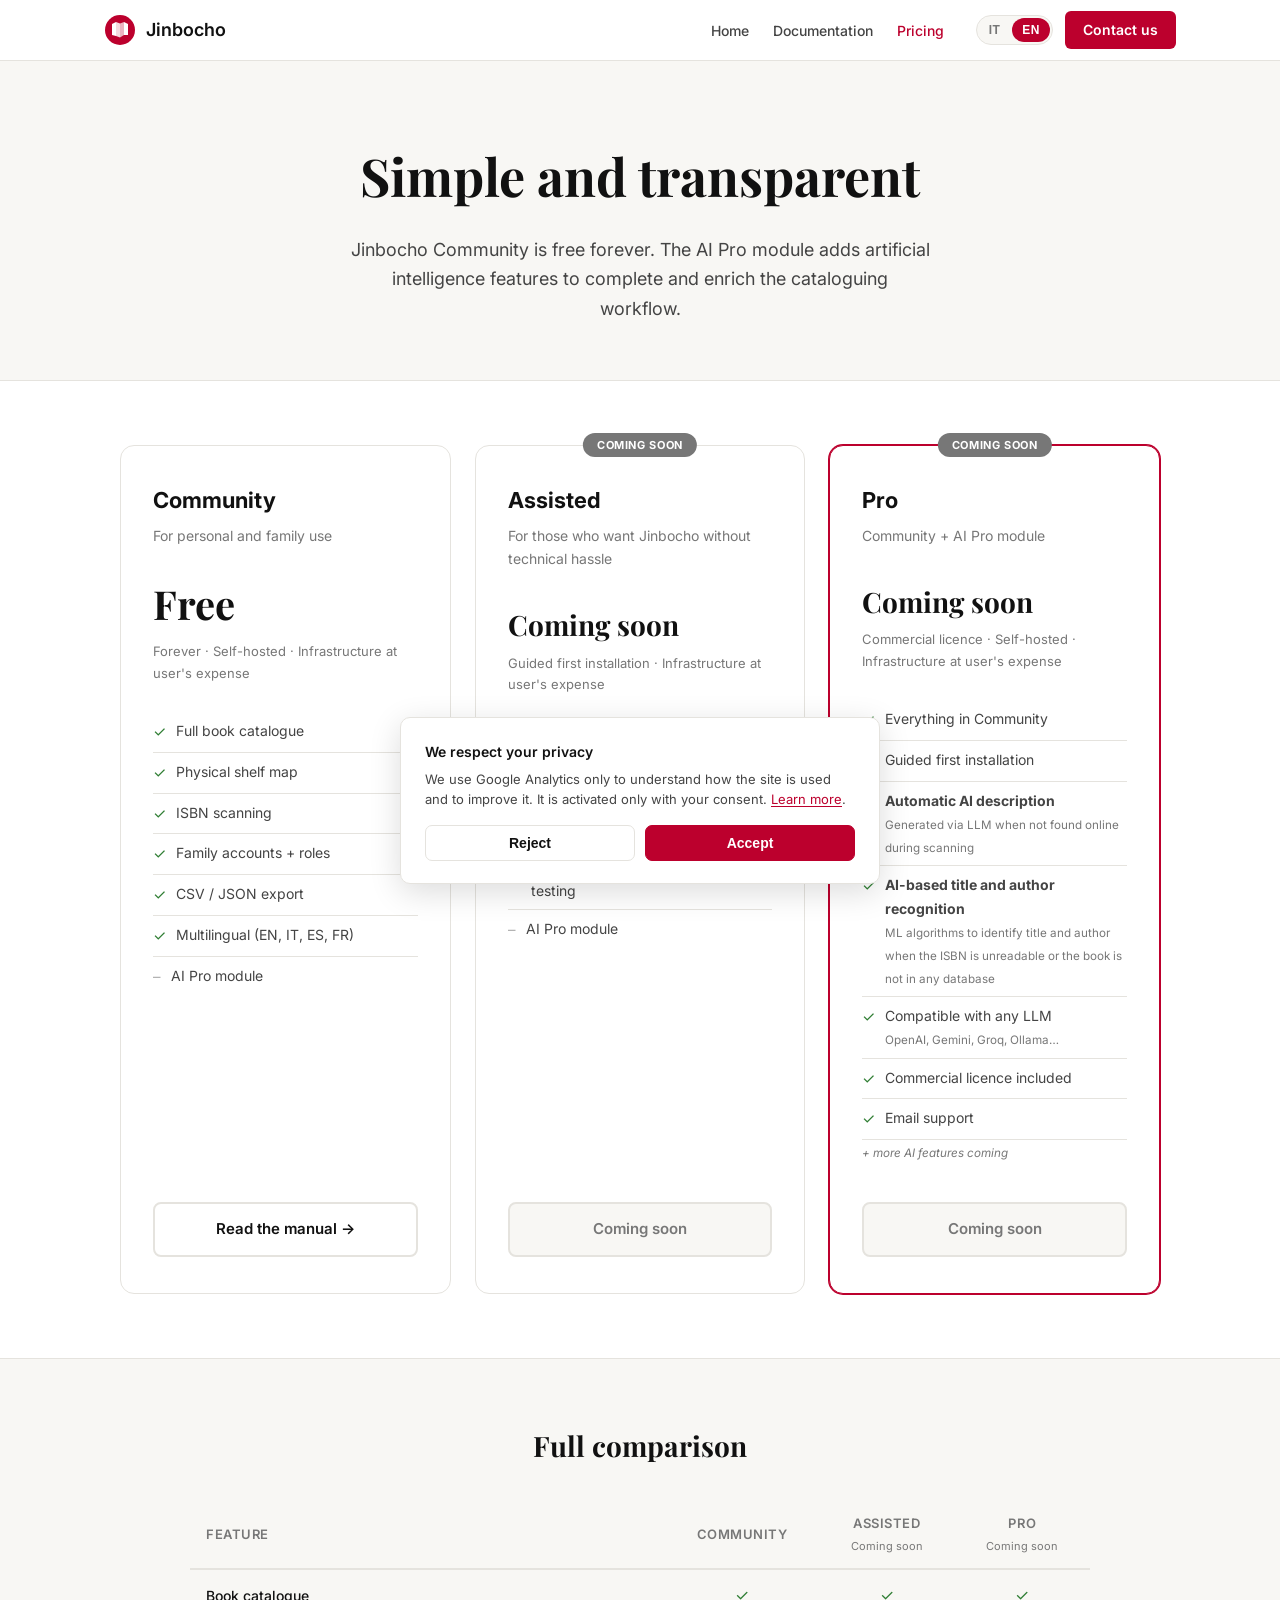
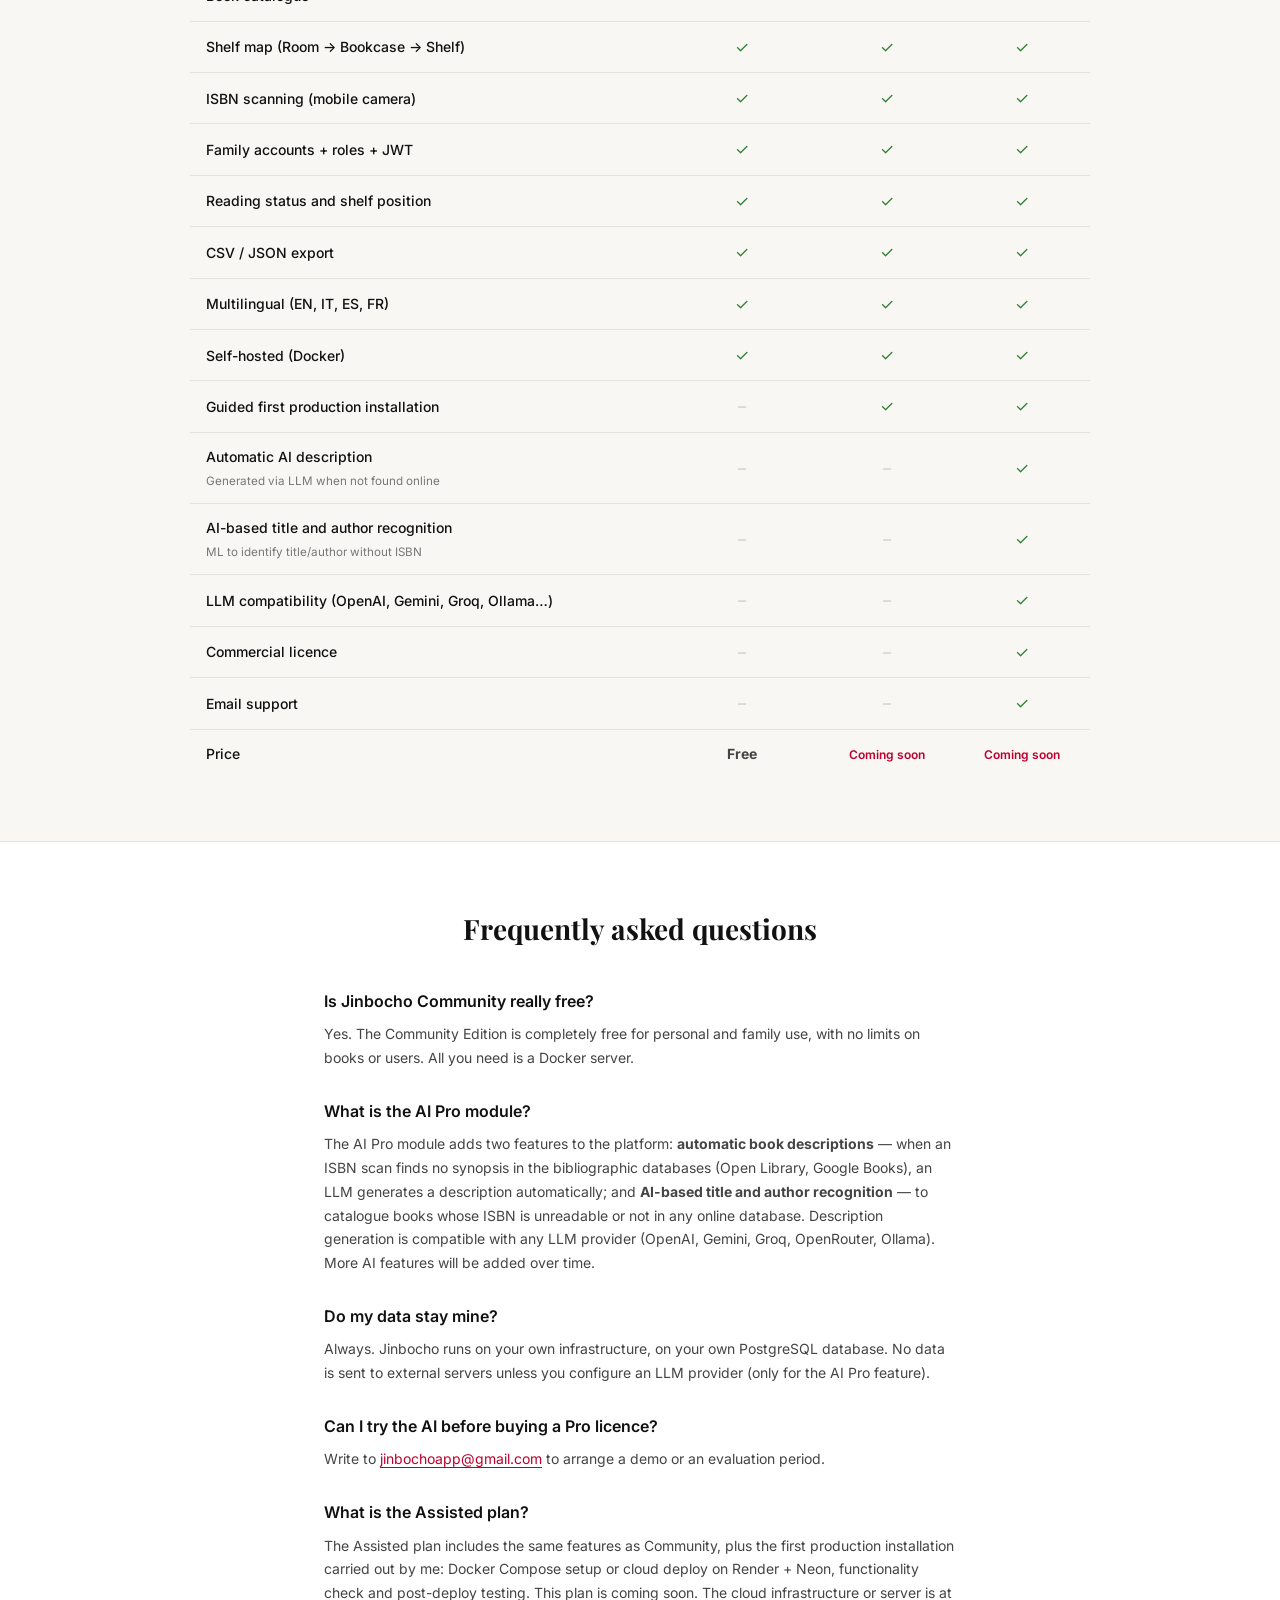
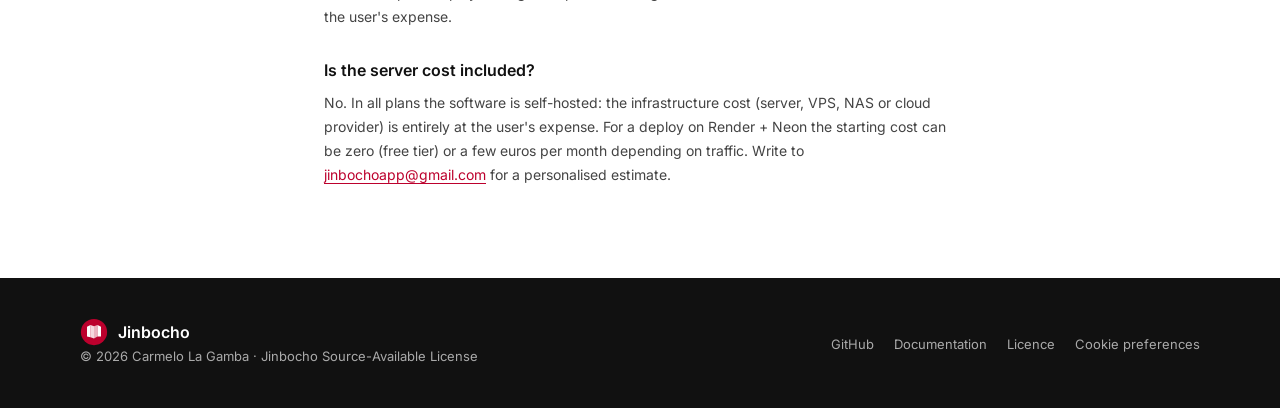
==== commit ba226aa7: "feat: webpage fixed" ====
--- a/pricing/index.html
+++ b/pricing/index.html
@@ -4,443 +4,56 @@
   <meta charset="UTF-8" />
   <meta name="viewport" content="width=device-width, initial-scale=1.0" />
   <!-- Google tag (gtag.js) -->
-  <script>
-    window.dataLayer = window.dataLayer || [];
-    function gtag(){dataLayer.push(arguments);}
-    gtag('consent', 'default', {
-      'ad_storage': 'denied',
-      'ad_user_data': 'denied',
-      'ad_personalization': 'denied',
-      'analytics_storage': 'denied'
-    });
-  </script>
+  <script src="../assets/js/ga-consent-default.js"></script>
   <script async src="https://www.googletagmanager.com/gtag/js?id=G-TF0Z5E1TLK"></script>
-  <script>
-    gtag('js', new Date());
-    gtag('config', 'G-TF0Z5E1TLK');
-  </script>
+  <script src="../assets/js/ga-init.js"></script>
   <title>Prezzi — Jinbocho</title>
   <meta name="description" content="Jinbocho Community è gratuito per sempre. Il modulo AI Pro aggiunge descrizione automatica dei libri e riconoscimento titolo/autore via ML. Disponibile su richiesta." />
   <link rel="preconnect" href="https://fonts.googleapis.com" />
   <link rel="preconnect" href="https://fonts.gstatic.com" crossorigin />
   <link href="https://fonts.googleapis.com/css2?family=Inter:wght@400;500;600&family=Playfair+Display:wght@600;700&display=swap" rel="stylesheet" />
-  <style>
-    *, *::before, *::after { box-sizing: border-box; margin: 0; padding: 0; }
-
-    :root {
-      --red:     #BC002D;
-      --red-dim: #8a0020;
-      --red-bg:  #fdf4f5;
-      --ink:     #111111;
-      --ink-mid: #444444;
-      --ink-soft:#777777;
-      --line:    #e5e3de;
-      --bg:      #f8f7f4;
-      --white:   #ffffff;
-      --radius:  10px;
-      --max:     1120px;
-    }
-
-    html { scroll-behavior: smooth; }
-
-    body {
-      font-family: 'Inter', system-ui, sans-serif;
-      font-size: 16px;
-      line-height: 1.65;
-      color: var(--ink);
-      background: var(--white);
-      -webkit-font-smoothing: antialiased;
-    }
-
-    a { color: inherit; text-decoration: none; }
-
-    /* ── NAV ── */
-    nav {
-      position: sticky;
-      top: 0;
-      z-index: 100;
-      background: rgba(255,255,255,0.95);
-      backdrop-filter: blur(8px);
-      border-bottom: 1px solid var(--line);
-    }
-    .nav-inner {
-      max-width: var(--max);
-      margin: 0 auto;
-      padding: 0 24px;
-      height: 60px;
-      display: flex;
-      align-items: center;
-      gap: 32px;
-    }
-    .nav-logo {
-      font-family: 'Playfair Display', serif;
-      font-size: 20px;
-      font-weight: 700;
-      color: var(--ink);
-      flex-shrink: 0;
-    }
-    .nav-logo span { color: var(--red); }
-    .nav-links {
-      display: flex;
-      gap: 24px;
-      list-style: none;
-      margin-left: auto;
-    }
-    .nav-links a {
-      font-size: 14px;
-      font-weight: 500;
-      color: var(--ink-mid);
-      transition: color .15s;
-    }
-    .nav-links a:hover,
-    .nav-links a.active { color: var(--red); }
-    .nav-end {
-      display: flex;
-      align-items: center;
-      gap: 12px;
-      flex-shrink: 0;
-    }
-    .nav-cta {
-      padding: 7px 18px;
-      background: var(--red);
-      color: var(--white);
-      border-radius: 6px;
-      font-size: 14px;
-      font-weight: 600;
-      transition: background .15s;
-      white-space: nowrap;
-    }
-    .nav-cta:hover { background: var(--red-dim); }
-
-    /* ── LANG TOGGLE ── */
-    .lang-toggle {
-      display: flex;
-      align-items: center;
-      background: var(--bg);
-      border: 1px solid var(--line);
-      border-radius: 100px;
-      padding: 2px;
-      gap: 2px;
-    }
-    .lang-btn {
-      font-size: 12px;
-      font-weight: 600;
-      letter-spacing: 0.04em;
-      padding: 4px 10px;
-      border-radius: 100px;
-      border: none;
-      background: transparent;
-      color: var(--ink-soft);
-      cursor: pointer;
-      transition: background 0.15s, color 0.15s;
-      line-height: 1.4;
-    }
-    .lang-btn.active {
-      background: var(--red);
-      color: var(--white);
-    }
-    .lang-btn:hover:not(.active) {
-      background: var(--line);
-      color: var(--ink);
-    }
-
-    /* ── HERO ── */
-    .pricing-hero {
-      background: var(--bg);
-      border-bottom: 1px solid var(--line);
-      padding: 72px 24px 56px;
-      text-align: center;
-    }
-    .pricing-hero h1 {
-      font-family: 'Playfair Display', serif;
-      font-size: clamp(32px, 5vw, 52px);
-      font-weight: 700;
-      color: var(--ink);
-      margin-bottom: 16px;
-    }
-    .pricing-hero p {
-      font-size: 18px;
-      color: var(--ink-mid);
-      max-width: 580px;
-      margin: 0 auto;
-    }
-
-    /* ── CARDS ── */
-    .pricing-section {
-      max-width: var(--max);
-      margin: 0 auto;
-      padding: 64px 24px;
-    }
-    .pricing-grid {
-      display: grid;
-      grid-template-columns: repeat(auto-fit, minmax(280px, 1fr));
-      gap: 24px;
-      max-width: 1040px;
-      margin: 0 auto;
-    }
-    .pricing-card {
-      border: 1px solid var(--line);
-      border-radius: 14px;
-      padding: 36px 32px;
-      background: var(--white);
-      position: relative;
-    }
-    .pricing-card.featured {
-      border-color: var(--red);
-      box-shadow: 0 0 0 1px var(--red);
-    }
-    .badge {
-      position: absolute;
-      top: -13px;
-      left: 50%;
-      transform: translateX(-50%);
-      background: var(--red);
-      color: var(--white);
-      font-size: 11px;
-      font-weight: 700;
-      letter-spacing: .06em;
-      text-transform: uppercase;
-      padding: 3px 14px;
-      border-radius: 20px;
-    }
-    .badge-neutral { background: var(--ink-soft); }
-    .plan-name {
-      font-size: 22px;
-      font-weight: 700;
-      color: var(--ink);
-      margin-bottom: 6px;
-    }
-    .plan-tagline {
-      font-size: 14px;
-      color: var(--ink-soft);
-      margin-bottom: 24px;
-    }
-    .plan-price {
-      font-size: 40px;
-      font-weight: 700;
-      color: var(--ink);
-      margin-bottom: 4px;
-      font-family: 'Playfair Display', serif;
-    }
-    .plan-price-note {
-      font-size: 13px;
-      color: var(--ink-soft);
-      margin-bottom: 28px;
-    }
-    .plan-features {
-      list-style: none;
-      margin-bottom: 32px;
-    }
-    .plan-features li {
-      font-size: 14px;
-      color: var(--ink-mid);
-      padding: 7px 0;
-      border-bottom: 1px solid var(--line);
-      display: flex;
-      align-items: flex-start;
-      gap: 10px;
-    }
-    .plan-features li:last-child { border-bottom: none; }
-    .check { color: #2e7d32; font-size: 15px; flex-shrink: 0; margin-top: 1px; }
-    .cross { color: #b0b0b0; font-size: 15px; flex-shrink: 0; margin-top: 1px; }
-    .plan-cta {
-      display: block;
-      width: 100%;
-      padding: 13px;
-      border-radius: 8px;
-      font-size: 15px;
-      font-weight: 600;
-      text-align: center;
-      transition: background .15s, border-color .15s;
-    }
-    .plan-cta.outline {
-      border: 2px solid var(--line);
-      color: var(--ink);
-      background: transparent;
-    }
-    .plan-cta.outline:hover { border-color: var(--ink-mid); }
-    .plan-cta.solid {
-      background: var(--red);
-      color: var(--white);
-      border: 2px solid var(--red);
-    }
-    .plan-cta.solid:hover { background: var(--red-dim); border-color: var(--red-dim); }
-
-    /* ── COMPARISON TABLE ── */
-    .compare-section {
-      background: var(--bg);
-      border-top: 1px solid var(--line);
-      border-bottom: 1px solid var(--line);
-      padding: 64px 24px;
-    }
-    .compare-inner {
-      max-width: 900px;
-      margin: 0 auto;
-    }
-    .compare-inner h2 {
-      font-family: 'Playfair Display', serif;
-      font-size: 28px;
-      font-weight: 700;
-      margin-bottom: 32px;
-      text-align: center;
-    }
-    .compare-table {
-      width: 100%;
-      border-collapse: collapse;
-      font-size: 14px;
-    }
-    .compare-table th {
-      padding: 12px 16px;
-      text-align: center;
-      font-weight: 600;
-      font-size: 13px;
-      letter-spacing: .04em;
-      text-transform: uppercase;
-      color: var(--ink-soft);
-      border-bottom: 2px solid var(--line);
-    }
-    .compare-table th:first-child { text-align: left; }
-    .compare-table td {
-      padding: 12px 16px;
-      border-bottom: 1px solid var(--line);
-      color: var(--ink-mid);
-    }
-    .compare-table td:first-child { font-weight: 500; color: var(--ink); }
-    .compare-table td:not(:first-child) { text-align: center; }
-    .compare-table tr:last-child td { border-bottom: none; }
-    .t-check { color: #2e7d32; font-size: 16px; }
-    .t-cross { color: #ccc; font-size: 16px; }
-    .t-pro { color: var(--red); font-weight: 600; font-size: 12px; }
-
-    /* ── FAQ ── */
-    .faq-section {
-      max-width: 680px;
-      margin: 0 auto;
-      padding: 64px 24px;
-    }
-    .faq-section h2 {
-      font-family: 'Playfair Display', serif;
-      font-size: 28px;
-      font-weight: 700;
-      margin-bottom: 36px;
-      text-align: center;
-    }
-    .faq-item { margin-bottom: 28px; }
-    .faq-q {
-      font-weight: 600;
-      color: var(--ink);
-      margin-bottom: 8px;
-    }
-    .faq-a {
-      font-size: 14px;
-      color: var(--ink-mid);
-      line-height: 1.7;
-    }
-    .faq-a a { color: var(--red); text-decoration: underline; text-underline-offset: 3px; }
-
-    /* ── FOOTER ── */
-    footer {
-      background: var(--ink);
-      color: var(--white);
-      padding: 40px 24px;
-    }
-    .footer-inner {
-      max-width: var(--max);
-      margin: 0 auto;
-      display: flex;
-      flex-wrap: wrap;
-      gap: 24px;
-      align-items: center;
-      justify-content: space-between;
-    }
-    .footer-brand {
-      font-family: 'Playfair Display', serif;
-      font-size: 18px;
-      font-weight: 700;
-    }
-    .footer-brand span { color: var(--red); }
-    .footer-copy { font-size: 13px; color: #aaa; }
-    .footer-links { display: flex; gap: 20px; list-style: none; }
-    .footer-links a { font-size: 13px; color: #aaa; transition: color .15s; }
-    .footer-links a:hover { color: var(--white); }
-    .footer-links button { all: unset; cursor: pointer; font-size: 13px; color: #aaa; transition: color .15s; }
-    .footer-links button:hover { color: var(--white); }
-
-    /* ── COOKIE BANNER ── */
-    .cookie-banner {
-      display: none;
-      position: fixed;
-      left: 16px;
-      right: 16px;
-      bottom: 16px;
-      z-index: 200;
-      max-width: 480px;
-      margin: 0 auto;
-      background: var(--white);
-      border: 1px solid var(--line);
-      border-radius: var(--radius);
-      box-shadow: 0 8px 32px rgba(0,0,0,0.14);
-      padding: 22px 24px;
-    }
-    .cookie-banner.show { display: block; }
-    .cookie-banner-title {
-      font-size: 14px;
-      font-weight: 600;
-      color: var(--ink);
-      margin-bottom: 6px;
-    }
-    .cookie-banner-text {
-      font-size: 13px;
-      color: var(--ink-mid);
-      line-height: 1.55;
-      margin-bottom: 16px;
-    }
-    .cookie-banner-text a { color: var(--red); text-decoration: underline; text-underline-offset: 2px; }
-    .cookie-banner-actions { display: flex; gap: 10px; flex-wrap: wrap; }
-    .cookie-btn {
-      flex: 1;
-      display: inline-flex;
-      align-items: center;
-      justify-content: center;
-      font-size: 14px;
-      font-weight: 600;
-      padding: 9px 16px;
-      border-radius: 7px;
-      cursor: pointer;
-      border: 1px solid transparent;
-      transition: background .15s, border-color .15s;
-      white-space: nowrap;
-    }
-    .cookie-btn-accept { background: var(--red); color: var(--white); border-color: var(--red); }
-    .cookie-btn-accept:hover { background: var(--red-dim); border-color: var(--red-dim); }
-    .cookie-btn-reject { background: transparent; color: var(--ink); border-color: var(--line); }
-    .cookie-btn-reject:hover { border-color: #aaa; }
-    @media (max-width: 400px) {
-      .cookie-banner { left: 10px; right: 10px; bottom: 10px; padding: 16px 18px; }
-    }
-
-    /* ── RESPONSIVE ── */
-    @media (max-width: 640px) {
-      .nav-links { display: none; }
-      .pricing-hero { padding: 48px 20px 40px; }
-      .pricing-hero h1 { font-size: 28px; }
-      .pricing-section, .compare-section, .faq-section { padding: 48px 20px; }
-      .pricing-card { padding: 28px 20px; }
-      .compare-table th, .compare-table td { padding: 10px 8px; font-size: 13px; }
-    }
-  </style>
+  <link rel="stylesheet" href="../assets/css/base.css" />
+  <link rel="stylesheet" href="../assets/css/pricing.css" />
 </head>
 <body>
 
 <nav>
   <div class="nav-inner">
-    <a href="../" class="nav-logo">Jinbo<span>cho</span></a>
+    <a href="../" class="nav-logo">
+      <svg viewBox="0 0 32 32" fill="none" xmlns="http://www.w3.org/2000/svg">
+        <circle cx="16" cy="16" r="15" fill="#BC002D"/>
+        <path d="M8 10 L12 8 L12 22 L8 21 Z" fill="white"/>
+        <path d="M12 8 L16 9.5 L16 23.5 L12 22 Z" fill="rgba(255,255,255,0.85)"/>
+        <path d="M16 9.5 L20 8 L20 21 L16 23.5 Z" fill="rgba(255,255,255,0.7)"/>
+        <path d="M20 8 L24 10 L24 21 L20 21 Z" fill="white"/>
+      </svg>
+      Jinbocho
+    </a>
     <ul class="nav-links">
       <li><a href="../" data-i18n="p-nav-home">Home</a></li>
       <li><a href="../manuals/" data-i18n="p-nav-docs" data-href-it="../manuals/it/" data-href-en="../manuals/">Documentazione</a></li>
       <li><a href="../pricing/" class="active" data-i18n="p-nav-pricing">Prezzi</a></li>
     </ul>
     <div class="nav-end">
+      <div class="lang-toggle" aria-label="Scegli lingua / Choose language">
+        <button class="lang-btn" data-lang="it" onclick="setLang('it')">IT</button>
+        <button class="lang-btn" data-lang="en" onclick="setLang('en')">EN</button>
+      </div>
+      <a href="mailto:jinbochoapp@gmail.com" class="nav-cta" data-i18n="p-nav-contact">Contattaci</a>
+    </div>
+    <button class="nav-hamburger" id="nav-hamburger" aria-label="Menu" aria-expanded="false" aria-controls="mobile-menu">
+      <span></span>
+      <span></span>
+      <span></span>
+    </button>
+  </div>
+  <div class="mobile-menu" id="mobile-menu" aria-hidden="true">
+    <ul class="mobile-nav-links">
+      <li><a href="../" data-i18n="p-nav-home">Home</a></li>
+      <li><a href="../manuals/" data-i18n="p-nav-docs" data-href-it="../manuals/it/" data-href-en="../manuals/">Documentazione</a></li>
+      <li><a href="../pricing/" class="active" data-i18n="p-nav-pricing">Prezzi</a></li>
+    </ul>
+    <div class="mobile-menu-cta">
       <div class="lang-toggle" aria-label="Scegli lingua / Choose language">
         <button class="lang-btn" data-lang="it" onclick="setLang('it')">IT</button>
         <button class="lang-btn" data-lang="en" onclick="setLang('en')">EN</button>
@@ -480,28 +93,28 @@
 
     <!-- ASSISTITO -->
     <div class="pricing-card">
-      <div class="badge badge-neutral" data-i18n="p-a-badge">Servizio</div>
+      <div class="badge badge-neutral badge-soon" data-i18n="p-a-badge">Presto disponibile</div>
       <div class="plan-name" data-i18n="p-a-name">Assistito</div>
-      <div class="plan-tagline" data-i18n="p-a-tagline">Per chi vuole Jinbocho senza pensieri tecnici</div>
-      <div class="plan-price">€ 99</div>
-      <div class="plan-price-note" data-i18n="p-a-price-note">Una tantum · Prima installazione · Infrastruttura a carico dell'utente</div>
+      <div class="plan-tagline" data-i18n="p-a-tagline">Avere Jinbocho senza pensieri tecnici</div>
+      <div class="plan-price" style="font-size:28px; margin-top:8px;" data-i18n="p-p-price">Presto disponibile</div>
+      <div class="plan-price-note" data-i18n="p-a-price-note">Prima installazione guidata · Infrastruttura a carico dell'utente</div>
       <ul class="plan-features">
         <li><span class="check">✓</span><span data-i18n="p-a-f1">Tutto di Community</span></li>
         <li><span class="check">✓</span><span data-i18n-html="p-a-f2"><strong>Prima installazione in produzione</strong><br><small style="color:var(--ink-soft)">Configurazione Docker Compose o deploy cloud (Render + Neon) a cura mia</small></span></li>
         <li><span class="check">✓</span><span data-i18n="p-a-f3">Verifica funzionamento e test post-deploy</span></li>
         <li><span class="cross">–</span><span data-i18n="p-a-f4">Modulo AI Pro</span></li>
       </ul>
-      <a href="mailto:jinbochoapp@gmail.com?subject=Jinbocho%20-%20Richiesta%20installazione%20guidata" class="plan-cta outline" data-i18n="p-a-cta">
-        Richiedi installazione guidata →
-      </a>
+      <span class="plan-cta outline disabled" role="button" aria-disabled="true" tabindex="-1" data-i18n="p-a-cta">
+        Presto disponibile
+      </span>
     </div>
 
     <!-- PRO -->
     <div class="pricing-card featured">
-      <div class="badge" data-i18n="p-p-badge">Pro</div>
+      <div class="badge badge-soon" data-i18n="p-p-badge">Presto disponibile</div>
       <div class="plan-name" data-i18n="p-p-name">Pro</div>
       <div class="plan-tagline" data-i18n="p-p-tagline">Community + modulo AI Pro</div>
-      <div class="plan-price" style="font-size:28px; margin-top:8px;" data-i18n="p-p-price">Su richiesta</div>
+      <div class="plan-price" style="font-size:28px; margin-top:8px;" data-i18n="p-p-price">Presto disponibile</div>
       <div class="plan-price-note" data-i18n="p-p-price-note">Licenza commerciale · Self-hosted · Infrastruttura a carico dell'utente</div>
       <ul class="plan-features">
         <li><span class="check">✓</span><span data-i18n="p-p-f1">Tutto di Community</span></li>
@@ -513,9 +126,9 @@
         <li><span class="check">✓</span><span data-i18n="p-p-f7">Supporto via email</span></li>
         <li style="color:var(--ink-soft); font-style:italic; border-bottom:none; padding-top:4px;"><small data-i18n="p-p-f8">+ altre funzionalità AI in arrivo</small></li>
       </ul>
-      <a href="mailto:jinbochoapp@gmail.com?subject=Jinbocho%20Pro%20-%20Richiesta%20licenza" class="plan-cta solid" data-i18n="p-p-cta">
-        Richiedi licenza Pro →
-      </a>
+      <span class="plan-cta solid disabled" role="button" aria-disabled="true" tabindex="-1" data-i18n="p-p-cta">
+        Presto disponibile
+      </span>
     </div>
 
   </div>
@@ -530,8 +143,8 @@
         <tr>
           <th data-i18n="p-t-h1">Funzionalità</th>
           <th data-i18n="p-t-h2">Community</th>
-          <th data-i18n="p-t-h3">Assistito</th>
-          <th data-i18n="p-t-h4">Pro</th>
+          <th><span data-i18n="p-t-h3">Assistito</span><br><small style="font-weight:400; text-transform:none; letter-spacing:0; color:var(--ink-soft); font-size:11px;" data-i18n="p-t-h3-soon">Presto disponibile</small></th>
+          <th><span data-i18n="p-t-h4">Pro</span><br><small style="font-weight:400; text-transform:none; letter-spacing:0; color:var(--ink-soft); font-size:11px;" data-i18n="p-t-h4-soon">Presto disponibile</small></th>
         </tr>
       </thead>
       <tbody>
@@ -622,8 +235,8 @@
         <tr>
           <td data-i18n="p-t-r15">Prezzo</td>
           <td><strong data-i18n="p-t-v-free">Gratis</strong></td>
-          <td><span style="font-weight:600;" data-i18n="p-t-v-assistito">€ 99 una tantum</span></td>
-          <td><span class="t-pro" data-i18n="p-t-v-pro">Su richiesta</span></td>
+          <td><span class="t-pro" data-i18n="p-t-v-assistito">Presto disponibile</span></td>
+          <td><span class="t-pro" data-i18n="p-t-v-pro">Presto disponibile</span></td>
         </tr>
       </tbody>
     </table>
@@ -656,7 +269,7 @@
 
   <div class="faq-item">
     <div class="faq-q" data-i18n="p-faq5-q">Cos'è il piano Assistito?</div>
-    <div class="faq-a" data-i18n="p-faq5-a">Il piano Assistito include le stesse funzionalità di Community, più la prima installazione in produzione a cura mia: configurazione Docker Compose oppure deploy cloud su Render + Neon, verifica del funzionamento e test post-deploy. Il costo è di €99 una tantum. L'infrastruttura cloud o il server è a carico dell'utente.</div>
+    <div class="faq-a" data-i18n="p-faq5-a">Il piano Assistito include le stesse funzionalità di Community, più la prima installazione in produzione a cura mia: configurazione Docker Compose oppure deploy cloud su Render + Neon, verifica del funzionamento e test post-deploy. Il piano è presto disponibile. L'infrastruttura cloud o il server è a carico dell'utente.</div>
   </div>
 
   <div class="faq-item">
@@ -668,278 +281,45 @@
 <footer>
   <div class="footer-inner">
     <div>
-      <div class="footer-brand">Jinbo<span>cho</span></div>
+      <div class="footer-brand">
+        <svg viewBox="0 0 32 32" fill="none" xmlns="http://www.w3.org/2000/svg">
+          <circle cx="16" cy="16" r="15" fill="#BC002D"/>
+          <path d="M8 10 L12 8 L12 22 L8 21 Z" fill="white"/>
+          <path d="M12 8 L16 9.5 L16 23.5 L12 22 Z" fill="rgba(255,255,255,0.85)"/>
+          <path d="M16 9.5 L20 8 L20 21 L16 23.5 Z" fill="rgba(255,255,255,0.7)"/>
+          <path d="M20 8 L24 10 L24 21 L20 21 Z" fill="white"/>
+        </svg>
+        Jinbocho
+      </div>
       <div class="footer-copy">© 2026 Carmelo La Gamba · Jinbocho Source-Available License</div>
     </div>
     <ul class="footer-links">
       <li><a href="https://github.com/jinbocho" target="_blank" rel="noopener">GitHub</a></li>
       <li><a href="../manuals/" data-i18n="p-footer-docs" data-href-it="../manuals/it/" data-href-en="../manuals/">Documentazione</a></li>
       <li><a href="https://github.com/jinbocho/jinbocho.github.io/blob/main/LICENSE" target="_blank" rel="noopener" data-i18n="p-footer-license">Licenza</a></li>
-      <li><button type="button" id="cookie-settings-link" data-i18n="p-footer-cookie">Preferenze cookie</button></li>
+      <li><button type="button" id="privacy-settings-link" data-i18n="p-footer-cookie">Preferenze cookie</button></li>
     </ul>
   </div>
 </footer>
 
-<!-- ── COOKIE BANNER ── -->
-<div class="cookie-banner" id="cookie-banner" role="dialog" aria-live="polite" aria-label="Cookie consent">
-  <p class="cookie-banner-title" data-i18n="p-cookie-title">Rispettiamo la tua privacy</p>
-  <p class="cookie-banner-text" data-i18n-html="p-cookie-text">
+<!-- ── PRIVACY / COOKIE PREFERENCES PANEL ──
+     Deliberately not named "cookie-banner" etc.: generic cookie-consent
+     class/id names are pattern-matched and force-hidden by some ad-blocker
+     "annoyances" filter lists (e.g. uBlock Origin's cookie-notice lists),
+     which silently breaks the reopen button even though the JS runs fine. -->
+<div class="privacy-banner" id="privacy-banner" role="dialog" aria-live="polite" aria-label="Cookie consent">
+  <p class="privacy-banner-title" data-i18n="p-cookie-title">Rispettiamo la tua privacy</p>
+  <p class="privacy-banner-text" data-i18n-html="p-cookie-text">
     Usiamo Google Analytics solo per capire come viene usato il sito e migliorarlo. Si attiva soltanto con il tuo consenso. <a href="https://policies.google.com/privacy" target="_blank" rel="noopener">Scopri di più</a>.
   </p>
-  <div class="cookie-banner-actions">
-    <button type="button" class="cookie-btn cookie-btn-reject" id="cookie-reject" data-i18n="p-cookie-reject">Rifiuta</button>
-    <button type="button" class="cookie-btn cookie-btn-accept" id="cookie-accept" data-i18n="p-cookie-accept">Accetta</button>
+  <div class="privacy-banner-actions">
+    <button type="button" class="privacy-btn privacy-btn-reject" id="privacy-reject" data-i18n="p-cookie-reject">Rifiuta</button>
+    <button type="button" class="privacy-btn privacy-btn-accept" id="privacy-accept" data-i18n="p-cookie-accept">Accetta</button>
   </div>
 </div>
 
-<script>
-(function () {
-  var dict = {
-    it: {
-      'p-nav-home': 'Home',
-      'p-nav-docs': 'Documentazione',
-      'p-nav-pricing': 'Prezzi',
-      'p-nav-contact': 'Contattaci',
-      'p-hero-h1': 'Semplice e trasparente',
-      'p-hero-sub': 'Jinbocho Community è gratuito per sempre. Il modulo AI Pro aggiunge funzionalità di intelligenza artificiale per completare e arricchire il flusso di catalogazione.',
-      'p-c-name': 'Community',
-      'p-c-tagline': 'Per uso personale e familiare',
-      'p-c-price': 'Gratis',
-      'p-c-price-note': 'Per sempre · Self-hosted · Infrastruttura a carico dell\'utente',
-      'p-c-f1': 'Catalogo libri completo',
-      'p-c-f2': 'Mappa fisica degli scaffali',
-      'p-c-f3': 'Scansione ISBN',
-      'p-c-f4': 'Account famiglia + ruoli',
-      'p-c-f5': 'Export CSV / JSON',
-      'p-c-f6': 'Multilingua (EN, IT, ES, FR)',
-      'p-c-f7': 'Modulo AI Pro',
-      'p-c-cta': 'Leggi il manuale →',
-      'p-a-badge': 'Servizio',
-      'p-a-name': 'Assistito',
-      'p-a-tagline': 'Per chi vuole Jinbocho senza pensieri tecnici',
-      'p-a-price-note': 'Una tantum · Prima installazione · Infrastruttura a carico dell\'utente',
-      'p-a-f1': 'Tutto di Community',
-      'p-a-f2': '<strong>Prima installazione in produzione</strong><br><small style="color:var(--ink-soft)">Configurazione Docker Compose o deploy cloud (Render + Neon) a cura mia</small>',
-      'p-a-f3': 'Verifica funzionamento e test post-deploy',
-      'p-a-f4': 'Modulo AI Pro',
-      'p-a-cta': 'Richiedi installazione guidata →',
-      'p-p-badge': 'Pro',
-      'p-p-name': 'Pro',
-      'p-p-tagline': 'Community + modulo AI Pro',
-      'p-p-price': 'Su richiesta',
-      'p-p-price-note': 'Licenza commerciale · Self-hosted · Infrastruttura a carico dell\'utente',
-      'p-p-f1': 'Tutto di Community',
-      'p-p-f2': 'Prima installazione guidata',
-      'p-p-f3': '<strong>Descrizione AI automatica</strong><br><small style="color:var(--ink-soft)">Generata via LLM quando non trovata online durante la scansione</small>',
-      'p-p-f4': '<strong>Riconoscimento titolo e autore via AI</strong><br><small style="color:var(--ink-soft)">Algoritmi ML per identificare titolo e autore quando l\'ISBN non è leggibile o il libro non è in nessun database</small>',
-      'p-p-f5': 'Compatibile con qualsiasi LLM<br><small style="color:var(--ink-soft)">OpenAI, Gemini, Groq, Ollama…</small>',
-      'p-p-f6': 'Licenza commerciale inclusa',
-      'p-p-f7': 'Supporto via email',
-      'p-p-f8': '+ altre funzionalità AI in arrivo',
-      'p-p-cta': 'Richiedi licenza Pro →',
-      'p-t-title': 'Confronto completo',
-      'p-t-h1': 'Funzionalità',
-      'p-t-h2': 'Community',
-      'p-t-h3': 'Assistito',
-      'p-t-h4': 'Pro',
-      'p-t-r1': 'Catalogo libri',
-      'p-t-r2': 'Mappa scaffali (Room → Bookcase → Shelf)',
-      'p-t-r3': 'Scansione ISBN (camera mobile)',
-      'p-t-r4': 'Account famiglia + ruoli + JWT',
-      'p-t-r5': 'Stato lettura e posizione sullo scaffale',
-      'p-t-r6': 'Export CSV / JSON',
-      'p-t-r7': 'Multilingua (EN, IT, ES, FR)',
-      'p-t-r8': 'Self-hosted (Docker)',
-      'p-t-r9': 'Prima installazione guidata in produzione',
-      'p-t-r10': 'Descrizione AI automatica',
-      'p-t-r10s': 'Generata via LLM quando non trovata online',
-      'p-t-r11': 'Riconoscimento titolo e autore via AI',
-      'p-t-r11s': 'ML per identificare titolo/autore senza ISBN',
-      'p-t-r12': 'Compatibilità LLM (OpenAI, Gemini, Groq, Ollama…)',
-      'p-t-r13': 'Licenza commerciale',
-      'p-t-r14': 'Supporto via email',
-      'p-t-r15': 'Prezzo',
-      'p-t-v-free': 'Gratis',
-      'p-t-v-assistito': '€ 99 una tantum',
-      'p-t-v-pro': 'Su richiesta',
-      'p-faq-title': 'Domande frequenti',
-      'p-faq1-q': 'Jinbocho Community è davvero gratuito?',
-      'p-faq1-a': 'Sì. La Community Edition è completamente gratuita per uso personale e familiare, senza limiti di libri o utenti. Basta un server Docker.',
-      'p-faq2-q': 'Cos\'è il modulo AI Pro?',
-      'p-faq2-a': 'Il modulo AI Pro aggiunge due funzionalità alla piattaforma: <strong>descrizione automatica dei libri</strong> — quando la scansione ISBN non trova una sinossi nei database bibliografici (Open Library, Google Books), un LLM genera automaticamente la descrizione; e <strong>riconoscimento di titolo e autore via machine learning</strong> — per catalogare libri il cui ISBN non è leggibile o non è presente online. La generazione della descrizione è compatibile con qualsiasi provider LLM (OpenAI, Gemini, Groq, OpenRouter, Ollama). Altre funzionalità AI verranno aggiunte nel tempo.',
-      'p-faq3-q': 'I miei dati rimangono miei?',
-      'p-faq3-a': 'Sempre. Jinbocho gira sulla tua infrastruttura, su un tuo database PostgreSQL. Nessun dato viene inviato a server esterni, a meno che tu non configuri un provider LLM (solo per la funzione AI Pro).',
-      'p-faq4-q': 'Posso provare l\'AI prima di acquistare la licenza Pro?',
-      'p-faq4-a': 'Scrivi a <a href="mailto:jinbochoapp@gmail.com">jinbochoapp@gmail.com</a> per concordare una demo o un periodo di valutazione.',
-      'p-faq5-q': 'Cos\'è il piano Assistito?',
-      'p-faq5-a': 'Il piano Assistito include le stesse funzionalità di Community, più la prima installazione in produzione a cura mia: configurazione Docker Compose oppure deploy cloud su Render + Neon, verifica del funzionamento e test post-deploy. Il costo è di €99 una tantum. L\'infrastruttura cloud o il server è a carico dell\'utente.',
-      'p-faq6-q': 'Il costo del server è incluso?',
-      'p-faq6-a': 'No. In tutti i piani il software è self-hosted: il costo dell\'infrastruttura (server, VPS, NAS o cloud provider) è interamente a carico dell\'utente. Per un deploy su Render + Neon il costo di partenza può essere zero (free tier) o pochi euro al mese a seconda del traffico. Scrivi a <a href="mailto:jinbochoapp@gmail.com">jinbochoapp@gmail.com</a> per una stima personalizzata.',
-      'p-footer-docs': 'Documentazione',
-      'p-footer-license': 'Licenza',
-      'p-footer-cookie': 'Preferenze cookie',
-      'p-cookie-title': 'Rispettiamo la tua privacy',
-      'p-cookie-text': 'Usiamo Google Analytics solo per capire come viene usato il sito e migliorarlo. Si attiva soltanto con il tuo consenso. <a href="https://policies.google.com/privacy" target="_blank" rel="noopener">Scopri di più</a>.',
-      'p-cookie-accept': 'Accetta',
-      'p-cookie-reject': 'Rifiuta'
-    },
-    en: {
-      'p-nav-home': 'Home',
-      'p-nav-docs': 'Documentation',
-      'p-nav-pricing': 'Pricing',
-      'p-nav-contact': 'Contact us',
-      'p-hero-h1': 'Simple and transparent',
-      'p-hero-sub': 'Jinbocho Community is free forever. The AI Pro module adds artificial intelligence features to complete and enrich the cataloguing workflow.',
-      'p-c-name': 'Community',
-      'p-c-tagline': 'For personal and family use',
-      'p-c-price': 'Free',
-      'p-c-price-note': 'Forever · Self-hosted · Infrastructure at user\'s expense',
-      'p-c-f1': 'Full book catalogue',
-      'p-c-f2': 'Physical shelf map',
-      'p-c-f3': 'ISBN scanning',
-      'p-c-f4': 'Family accounts + roles',
-      'p-c-f5': 'CSV / JSON export',
-      'p-c-f6': 'Multilingual (EN, IT, ES, FR)',
-      'p-c-f7': 'AI Pro module',
-      'p-c-cta': 'Read the manual →',
-      'p-a-badge': 'Service',
-      'p-a-name': 'Assisted',
-      'p-a-tagline': 'For those who want Jinbocho without technical hassle',
-      'p-a-price-note': 'One-time · First installation · Infrastructure at user\'s expense',
-      'p-a-f1': 'Everything in Community',
-      'p-a-f2': '<strong>First production installation</strong><br><small style="color:var(--ink-soft)">Docker Compose setup or cloud deploy (Render + Neon) handled by me</small>',
-      'p-a-f3': 'Functionality check and post-deploy testing',
-      'p-a-f4': 'AI Pro module',
-      'p-a-cta': 'Request guided installation →',
-      'p-p-badge': 'Pro',
-      'p-p-name': 'Pro',
-      'p-p-tagline': 'Community + AI Pro module',
-      'p-p-price': 'On request',
-      'p-p-price-note': 'Commercial licence · Self-hosted · Infrastructure at user\'s expense',
-      'p-p-f1': 'Everything in Community',
-      'p-p-f2': 'Guided first installation',
-      'p-p-f3': '<strong>Automatic AI description</strong><br><small style="color:var(--ink-soft)">Generated via LLM when not found online during scanning</small>',
-      'p-p-f4': '<strong>AI-based title and author recognition</strong><br><small style="color:var(--ink-soft)">ML algorithms to identify title and author when the ISBN is unreadable or the book is not in any database</small>',
-      'p-p-f5': 'Compatible with any LLM<br><small style="color:var(--ink-soft)">OpenAI, Gemini, Groq, Ollama…</small>',
-      'p-p-f6': 'Commercial licence included',
-      'p-p-f7': 'Email support',
-      'p-p-f8': '+ more AI features coming',
-      'p-p-cta': 'Request Pro licence →',
-      'p-t-title': 'Full comparison',
-      'p-t-h1': 'Feature',
-      'p-t-h2': 'Community',
-      'p-t-h3': 'Assisted',
-      'p-t-h4': 'Pro',
-      'p-t-r1': 'Book catalogue',
-      'p-t-r2': 'Shelf map (Room → Bookcase → Shelf)',
-      'p-t-r3': 'ISBN scanning (mobile camera)',
-      'p-t-r4': 'Family accounts + roles + JWT',
-      'p-t-r5': 'Reading status and shelf position',
-      'p-t-r6': 'CSV / JSON export',
-      'p-t-r7': 'Multilingual (EN, IT, ES, FR)',
-      'p-t-r8': 'Self-hosted (Docker)',
-      'p-t-r9': 'Guided first production installation',
-      'p-t-r10': 'Automatic AI description',
-      'p-t-r10s': 'Generated via LLM when not found online',
-      'p-t-r11': 'AI-based title and author recognition',
-      'p-t-r11s': 'ML to identify title/author without ISBN',
-      'p-t-r12': 'LLM compatibility (OpenAI, Gemini, Groq, Ollama…)',
-      'p-t-r13': 'Commercial licence',
-      'p-t-r14': 'Email support',
-      'p-t-r15': 'Price',
-      'p-t-v-free': 'Free',
-      'p-t-v-assistito': '€ 99 one-time',
-      'p-t-v-pro': 'On request',
-      'p-faq-title': 'Frequently asked questions',
-      'p-faq1-q': 'Is Jinbocho Community really free?',
-      'p-faq1-a': 'Yes. The Community Edition is completely free for personal and family use, with no limits on books or users. All you need is a Docker server.',
-      'p-faq2-q': 'What is the AI Pro module?',
-      'p-faq2-a': 'The AI Pro module adds two features to the platform: <strong>automatic book descriptions</strong> — when an ISBN scan finds no synopsis in the bibliographic databases (Open Library, Google Books), an LLM generates a description automatically; and <strong>AI-based title and author recognition</strong> — to catalogue books whose ISBN is unreadable or not in any online database. Description generation is compatible with any LLM provider (OpenAI, Gemini, Groq, OpenRouter, Ollama). More AI features will be added over time.',
-      'p-faq3-q': 'Do my data stay mine?',
-      'p-faq3-a': 'Always. Jinbocho runs on your own infrastructure, on your own PostgreSQL database. No data is sent to external servers unless you configure an LLM provider (only for the AI Pro feature).',
-      'p-faq4-q': 'Can I try the AI before buying a Pro licence?',
-      'p-faq4-a': 'Write to <a href="mailto:jinbochoapp@gmail.com">jinbochoapp@gmail.com</a> to arrange a demo or an evaluation period.',
-      'p-faq5-q': 'What is the Assisted plan?',
-      'p-faq5-a': 'The Assisted plan includes the same features as Community, plus the first production installation carried out by me: Docker Compose setup or cloud deploy on Render + Neon, functionality check and post-deploy testing. The cost is €99 one-time. The cloud infrastructure or server is at the user\'s expense.',
-      'p-faq6-q': 'Is the server cost included?',
-      'p-faq6-a': 'No. In all plans the software is self-hosted: the infrastructure cost (server, VPS, NAS or cloud provider) is entirely at the user\'s expense. For a deploy on Render + Neon the starting cost can be zero (free tier) or a few euros per month depending on traffic. Write to <a href="mailto:jinbochoapp@gmail.com">jinbochoapp@gmail.com</a> for a personalised estimate.',
-      'p-footer-docs': 'Documentation',
-      'p-footer-license': 'Licence',
-      'p-footer-cookie': 'Cookie preferences',
-      'p-cookie-title': 'We respect your privacy',
-      'p-cookie-text': 'We use Google Analytics only to understand how the site is used and to improve it. It is activated only with your consent. <a href="https://policies.google.com/privacy" target="_blank" rel="noopener">Learn more</a>.',
-      'p-cookie-accept': 'Accept',
-      'p-cookie-reject': 'Reject'
-    }
-  };
-
-  function setLang(lang) {
-    if (lang !== 'it' && lang !== 'en') lang = 'it';
-    document.documentElement.lang = lang;
-    localStorage.setItem('jinbocho-lang', lang);
-
-    var t = dict[lang];
-
-    document.querySelectorAll('[data-i18n]').forEach(function (el) {
-      var key = el.getAttribute('data-i18n');
-      if (t[key] !== undefined) el.textContent = t[key];
-    });
-
-    document.querySelectorAll('[data-i18n-html]').forEach(function (el) {
-      var key = el.getAttribute('data-i18n-html');
-      if (t[key] !== undefined) el.innerHTML = t[key];
-    });
-
-    document.querySelectorAll('[data-href-it]').forEach(function (el) {
-      el.href = lang === 'it'
-        ? el.getAttribute('data-href-it')
-        : el.getAttribute('data-href-en');
-    });
-
-    document.querySelectorAll('.lang-btn').forEach(function (btn) {
-      btn.classList.toggle('active', btn.getAttribute('data-lang') === lang);
-    });
-  }
-
-  window.setLang = setLang;
-
-  var saved = localStorage.getItem('jinbocho-lang');
-  var browser = (navigator.language || navigator.userLanguage || 'it').toLowerCase();
-  setLang(saved || (browser.startsWith('it') ? 'it' : 'en'));
-
-  function applyConsent(value) {
-    if (typeof gtag === 'function') {
-      gtag('consent', 'update', { 'analytics_storage': value === 'granted' ? 'granted' : 'denied' });
-    }
-  }
-
-  var cookieBanner = document.getElementById('cookie-banner');
-  if (cookieBanner) {
-    var storedConsent = localStorage.getItem('jinbocho-cookie-consent');
-    if (storedConsent === 'granted' || storedConsent === 'denied') {
-      applyConsent(storedConsent);
-    } else {
-      cookieBanner.classList.add('show');
-    }
-    var acceptBtn = document.getElementById('cookie-accept');
-    var rejectBtn = document.getElementById('cookie-reject');
-    var settingsLink = document.getElementById('cookie-settings-link');
-    if (acceptBtn) acceptBtn.addEventListener('click', function () {
-      localStorage.setItem('jinbocho-cookie-consent', 'granted');
-      applyConsent('granted');
-      cookieBanner.classList.remove('show');
-    });
-    if (rejectBtn) rejectBtn.addEventListener('click', function () {
-      localStorage.setItem('jinbocho-cookie-consent', 'denied');
-      applyConsent('denied');
-      cookieBanner.classList.remove('show');
-    });
-    if (settingsLink) settingsLink.addEventListener('click', function () {
-      cookieBanner.classList.add('show');
-    });
-  }
-})();
-</script>
+<script src="../assets/js/pricing-i18n.js"></script>
+<script src="../assets/js/site.js"></script>
 
 </body>
 </html>
--- a/assets/css/base.css
+++ b/assets/css/base.css
@@ -0,0 +1,65 @@
+/* Jinbocho — shared base styles (reset, design tokens, language toggle) */
+/* Used by both index.html and pricing/index.html */
+
+    *, *::before, *::after { box-sizing: border-box; margin: 0; padding: 0; }
+
+    :root {
+      --red:     #BC002D;
+      --red-dim: #8a0020;
+      --red-bg:  #fdf4f5;
+      --ink:     #111111;
+      --ink-mid: #444444;
+      --ink-soft:#777777;
+      --line:    #e5e3de;
+      --bg:      #f8f7f4;
+      --white:   #ffffff;
+      --radius:  10px;
+      --max:     1120px;
+    }
+
+    html { scroll-behavior: smooth; }
+
+    body {
+      font-family: 'Inter', system-ui, sans-serif;
+      font-size: 16px;
+      line-height: 1.65;
+      color: var(--ink);
+      background: var(--white);
+      -webkit-font-smoothing: antialiased;
+    }
+
+    a { color: inherit; text-decoration: none; }
+
+
+    /* ── LANG TOGGLE ── */
+    .lang-toggle {
+      display: flex;
+      align-items: center;
+      background: var(--bg);
+      border: 1px solid var(--line);
+      border-radius: 100px;
+      padding: 2px;
+      gap: 2px;
+    }
+    .lang-btn {
+      font-size: 12px;
+      font-weight: 600;
+      letter-spacing: 0.04em;
+      padding: 4px 10px;
+      border-radius: 100px;
+      border: none;
+      background: transparent;
+      color: var(--ink-soft);
+      cursor: pointer;
+      transition: background 0.15s, color 0.15s;
+      line-height: 1.4;
+    }
+    .lang-btn.active {
+      background: var(--red);
+      color: var(--white);
+    }
+    .lang-btn:hover:not(.active) {
+      background: var(--line);
+      color: var(--ink);
+    }
+
--- a/assets/css/pricing.css
+++ b/assets/css/pricing.css
@@ -0,0 +1,448 @@
+/* Jinbocho — pricing page (pricing/index.html) styles */
+/* Shared tokens/reset/lang-toggle live in base.css */
+
+    /* ── NAV ── */
+    nav {
+      position: sticky;
+      top: 0;
+      z-index: 100;
+      background: rgba(255,255,255,0.95);
+      backdrop-filter: blur(8px);
+      border-bottom: 1px solid var(--line);
+    }
+    .nav-inner {
+      max-width: var(--max);
+      margin: 0 auto;
+      padding: 0 24px;
+      height: 60px;
+      display: flex;
+      align-items: center;
+      gap: 32px;
+    }
+    .nav-logo {
+      display: flex;
+      align-items: center;
+      gap: 10px;
+      font-size: 18px;
+      font-weight: 600;
+      color: var(--ink);
+      flex-shrink: 0;
+    }
+    .nav-logo svg { width: 32px; height: 32px; }
+    .nav-links {
+      display: flex;
+      gap: 24px;
+      list-style: none;
+      margin-left: auto;
+    }
+    .nav-links a {
+      font-size: 14px;
+      font-weight: 500;
+      color: var(--ink-mid);
+      transition: color .15s;
+    }
+    .nav-links a:hover,
+    .nav-links a.active { color: var(--red); }
+    .nav-end {
+      display: flex;
+      align-items: center;
+      gap: 12px;
+      flex-shrink: 0;
+    }
+    .nav-cta {
+      padding: 7px 18px;
+      background: var(--red);
+      color: var(--white);
+      border-radius: 6px;
+      font-size: 14px;
+      font-weight: 600;
+      transition: background .15s;
+      white-space: nowrap;
+    }
+    .nav-cta:hover { background: var(--red-dim); }
+
+
+    /* ── HERO ── */
+    .pricing-hero {
+      background: var(--bg);
+      border-bottom: 1px solid var(--line);
+      padding: 72px 24px 56px;
+      text-align: center;
+    }
+    .pricing-hero h1 {
+      font-family: 'Playfair Display', serif;
+      font-size: clamp(32px, 5vw, 52px);
+      font-weight: 700;
+      color: var(--ink);
+      margin-bottom: 16px;
+    }
+    .pricing-hero p {
+      font-size: 18px;
+      color: var(--ink-mid);
+      max-width: 580px;
+      margin: 0 auto;
+    }
+
+    /* ── CARDS ── */
+    .pricing-section {
+      max-width: var(--max);
+      margin: 0 auto;
+      padding: 64px 24px;
+    }
+    .pricing-grid {
+      display: grid;
+      grid-template-columns: repeat(auto-fit, minmax(280px, 1fr));
+      gap: 24px;
+      max-width: 1040px;
+      margin: 0 auto;
+    }
+    .pricing-card {
+      border: 1px solid var(--line);
+      border-radius: 14px;
+      padding: 36px 32px;
+      background: var(--white);
+      position: relative;
+      display: flex;
+      flex-direction: column;
+    }
+    .pricing-card.featured {
+      border-color: var(--red);
+      box-shadow: 0 0 0 1px var(--red);
+    }
+    .badge {
+      position: absolute;
+      top: -13px;
+      left: 50%;
+      transform: translateX(-50%);
+      background: var(--red);
+      color: var(--white);
+      font-size: 11px;
+      font-weight: 700;
+      letter-spacing: .06em;
+      text-transform: uppercase;
+      padding: 3px 14px;
+      border-radius: 20px;
+    }
+    .badge-neutral { background: var(--ink-soft); }
+    .plan-name {
+      font-size: 22px;
+      font-weight: 700;
+      color: var(--ink);
+      margin-bottom: 6px;
+    }
+    .plan-tagline {
+      font-size: 14px;
+      color: var(--ink-soft);
+      margin-bottom: 24px;
+    }
+    .plan-price {
+      font-size: 40px;
+      font-weight: 700;
+      color: var(--ink);
+      margin-bottom: 4px;
+      font-family: 'Playfair Display', serif;
+    }
+    .plan-price-note {
+      font-size: 13px;
+      color: var(--ink-soft);
+      margin-bottom: 28px;
+    }
+    .plan-features {
+      list-style: none;
+      margin-bottom: 32px;
+      flex: 1;
+    }
+    .plan-features li {
+      font-size: 14px;
+      color: var(--ink-mid);
+      padding: 7px 0;
+      border-bottom: 1px solid var(--line);
+      display: flex;
+      align-items: flex-start;
+      gap: 10px;
+    }
+    .plan-features li:last-child { border-bottom: none; }
+    .check { color: #2e7d32; font-size: 15px; flex-shrink: 0; margin-top: 1px; }
+    .cross { color: #b0b0b0; font-size: 15px; flex-shrink: 0; margin-top: 1px; }
+    .plan-cta {
+      display: block;
+      width: 100%;
+      padding: 13px;
+      border-radius: 8px;
+      font-size: 15px;
+      font-weight: 600;
+      text-align: center;
+      transition: background .15s, border-color .15s;
+    }
+    .plan-cta.outline {
+      border: 2px solid var(--line);
+      color: var(--ink);
+      background: transparent;
+    }
+    .plan-cta.outline:hover { border-color: var(--ink-mid); }
+    .plan-cta.solid {
+      background: var(--red);
+      color: var(--white);
+      border: 2px solid var(--red);
+    }
+    .plan-cta.solid:hover { background: var(--red-dim); border-color: var(--red-dim); }
+    .plan-cta.disabled {
+      background: var(--bg);
+      border: 2px solid var(--line);
+      color: var(--ink-soft);
+      cursor: not-allowed;
+      pointer-events: none;
+    }
+    .badge-soon { background: var(--ink-soft); }
+
+    /* ── COMPARISON TABLE ── */
+    .compare-section {
+      background: var(--bg);
+      border-top: 1px solid var(--line);
+      border-bottom: 1px solid var(--line);
+      padding: 64px 24px;
+    }
+    .compare-inner {
+      max-width: 900px;
+      margin: 0 auto;
+    }
+    .compare-inner h2 {
+      font-family: 'Playfair Display', serif;
+      font-size: 28px;
+      font-weight: 700;
+      margin-bottom: 32px;
+      text-align: center;
+    }
+    .compare-table {
+      width: 100%;
+      border-collapse: collapse;
+      font-size: 14px;
+    }
+    .compare-table th {
+      padding: 12px 16px;
+      text-align: center;
+      font-weight: 600;
+      font-size: 13px;
+      letter-spacing: .04em;
+      text-transform: uppercase;
+      color: var(--ink-soft);
+      border-bottom: 2px solid var(--line);
+    }
+    .compare-table th:first-child { text-align: left; }
+    .compare-table td {
+      padding: 12px 16px;
+      border-bottom: 1px solid var(--line);
+      color: var(--ink-mid);
+    }
+    .compare-table td:first-child { font-weight: 500; color: var(--ink); }
+    .compare-table td:not(:first-child) { text-align: center; }
+    .compare-table tr:last-child td { border-bottom: none; }
+    .t-check { color: #2e7d32; font-size: 16px; }
+    .t-cross { color: #ccc; font-size: 16px; }
+    .t-pro { color: var(--red); font-weight: 600; font-size: 12px; }
+
+    /* ── FAQ ── */
+    .faq-section {
+      max-width: 680px;
+      margin: 0 auto;
+      padding: 64px 24px;
+    }
+    .faq-section h2 {
+      font-family: 'Playfair Display', serif;
+      font-size: 28px;
+      font-weight: 700;
+      margin-bottom: 36px;
+      text-align: center;
+    }
+    .faq-item { margin-bottom: 28px; }
+    .faq-q {
+      font-weight: 600;
+      color: var(--ink);
+      margin-bottom: 8px;
+    }
+    .faq-a {
+      font-size: 14px;
+      color: var(--ink-mid);
+      line-height: 1.7;
+    }
+    .faq-a a { color: var(--red); text-decoration: underline; text-underline-offset: 3px; }
+
+    /* ── FOOTER ── */
+    footer {
+      background: var(--ink);
+      color: var(--white);
+      padding: 40px 24px;
+    }
+    .footer-inner {
+      max-width: var(--max);
+      margin: 0 auto;
+      display: flex;
+      flex-wrap: wrap;
+      gap: 24px;
+      align-items: center;
+      justify-content: space-between;
+    }
+    .footer-brand {
+      display: flex;
+      align-items: center;
+      gap: 10px;
+      font-size: 16px;
+      font-weight: 600;
+      color: var(--white);
+    }
+    .footer-brand svg { width: 28px; height: 28px; }
+    .footer-copy { font-size: 13px; color: #aaa; }
+    .footer-links { display: flex; gap: 20px; list-style: none; }
+    .footer-links a { font-size: 13px; color: #aaa; transition: color .15s; }
+    .footer-links a:hover { color: var(--white); }
+    .footer-links button { all: unset; cursor: pointer; font-size: 13px; color: #aaa; transition: color .15s; }
+    .footer-links button:hover { color: var(--white); }
+
+    /* ── PRIVACY / COOKIE PREFERENCES PANEL ── */
+    .privacy-banner {
+      display: none;
+      position: fixed;
+      left: 16px;
+      right: 16px;
+      bottom: 16px;
+      z-index: 200;
+      max-width: 480px;
+      margin: 0 auto;
+      background: var(--white);
+      border: 1px solid var(--line);
+      border-radius: var(--radius);
+      box-shadow: 0 8px 32px rgba(0,0,0,0.14);
+      padding: 22px 24px;
+    }
+    .privacy-banner.show { display: block; }
+    @keyframes privacy-banner-pulse {
+      0% { box-shadow: 0 8px 32px rgba(0,0,0,0.14), 0 0 0 0 rgba(188,0,45,0.35); }
+      50% { box-shadow: 0 8px 32px rgba(0,0,0,0.14), 0 0 0 6px rgba(188,0,45,0.18); }
+      100% { box-shadow: 0 8px 32px rgba(0,0,0,0.14), 0 0 0 0 rgba(188,0,45,0); }
+    }
+    .privacy-banner.pulse { animation: privacy-banner-pulse .6s ease-out; }
+    .privacy-banner-title {
+      font-size: 14px;
+      font-weight: 600;
+      color: var(--ink);
+      margin-bottom: 6px;
+    }
+    .privacy-banner-text {
+      font-size: 13px;
+      color: var(--ink-mid);
+      line-height: 1.55;
+      margin-bottom: 16px;
+    }
+    .privacy-banner-text a { color: var(--red); text-decoration: underline; text-underline-offset: 2px; }
+    .privacy-banner-actions { display: flex; gap: 10px; flex-wrap: wrap; }
+    .privacy-btn {
+      flex: 1;
+      display: inline-flex;
+      align-items: center;
+      justify-content: center;
+      font-size: 14px;
+      font-weight: 600;
+      padding: 9px 16px;
+      border-radius: 7px;
+      cursor: pointer;
+      border: 1px solid transparent;
+      transition: background .15s, border-color .15s;
+      white-space: nowrap;
+    }
+    .privacy-btn-accept { background: var(--red); color: var(--white); border-color: var(--red); }
+    .privacy-btn-accept:hover { background: var(--red-dim); border-color: var(--red-dim); }
+    .privacy-btn-reject { background: transparent; color: var(--ink); border-color: var(--line); }
+    .privacy-btn-reject:hover { border-color: #aaa; }
+    @media (max-width: 400px) {
+      .privacy-banner { left: 10px; right: 10px; bottom: 10px; padding: 16px 18px; }
+    }
+
+    /* ── HAMBURGER ── */
+    .nav-hamburger {
+      display: none;
+      flex-direction: column;
+      justify-content: center;
+      gap: 5px;
+      width: 40px;
+      height: 40px;
+      padding: 9px;
+      background: none;
+      border: none;
+      cursor: pointer;
+      border-radius: 8px;
+      flex-shrink: 0;
+      margin-left: auto;
+      transition: background 0.15s;
+    }
+    .nav-hamburger:hover { background: var(--bg); }
+    .nav-hamburger span {
+      display: block;
+      width: 22px;
+      height: 2px;
+      background: var(--ink);
+      border-radius: 2px;
+      transition: transform 0.25s ease, opacity 0.2s ease;
+      transform-origin: center;
+    }
+    .nav-hamburger[aria-expanded="true"] span:nth-child(1) {
+      transform: translateY(7px) rotate(45deg);
+    }
+    .nav-hamburger[aria-expanded="true"] span:nth-child(2) {
+      opacity: 0;
+      transform: scaleX(0);
+    }
+    .nav-hamburger[aria-expanded="true"] span:nth-child(3) {
+      transform: translateY(-7px) rotate(-45deg);
+    }
+
+    /* ── MOBILE MENU ── */
+    .mobile-menu {
+      display: none;
+      border-top: 1px solid var(--line);
+      background: rgba(255,255,255,0.98);
+      backdrop-filter: blur(8px);
+      padding: 8px 24px 20px;
+    }
+    .mobile-menu.open { display: block; }
+    .mobile-nav-links {
+      list-style: none;
+    }
+    .mobile-nav-links li a {
+      display: flex;
+      align-items: center;
+      padding: 13px 0;
+      font-size: 15px;
+      font-weight: 500;
+      color: var(--ink-mid);
+      border-bottom: 1px solid var(--line);
+    }
+    .mobile-nav-links li a.active { color: var(--red); }
+    .mobile-nav-links li:last-child a { border-bottom: none; }
+    .mobile-nav-links a:hover { color: var(--red); }
+    .mobile-menu-cta {
+      display: flex;
+      flex-direction: column;
+      gap: 10px;
+      padding-top: 16px;
+      border-top: 1px solid var(--line);
+      margin-top: 4px;
+    }
+    .mobile-menu-cta .lang-toggle { align-self: flex-start; }
+    .mobile-menu-cta .nav-cta {
+      width: 100%;
+      text-align: center;
+      padding: 11px 18px;
+      font-size: 15px;
+    }
+
+    /* ── RESPONSIVE ── */
+    @media (max-width: 640px) {
+      .nav-links { display: none; }
+      .nav-end { display: none; }
+      .nav-hamburger { display: flex; }
+      .pricing-hero { padding: 48px 20px 40px; }
+      .pricing-hero h1 { font-size: 28px; }
+      .pricing-section, .compare-section, .faq-section { padding: 48px 20px; }
+      .pricing-card { padding: 28px 20px; }
+      .compare-table th, .compare-table td { padding: 10px 8px; font-size: 13px; }
+    }
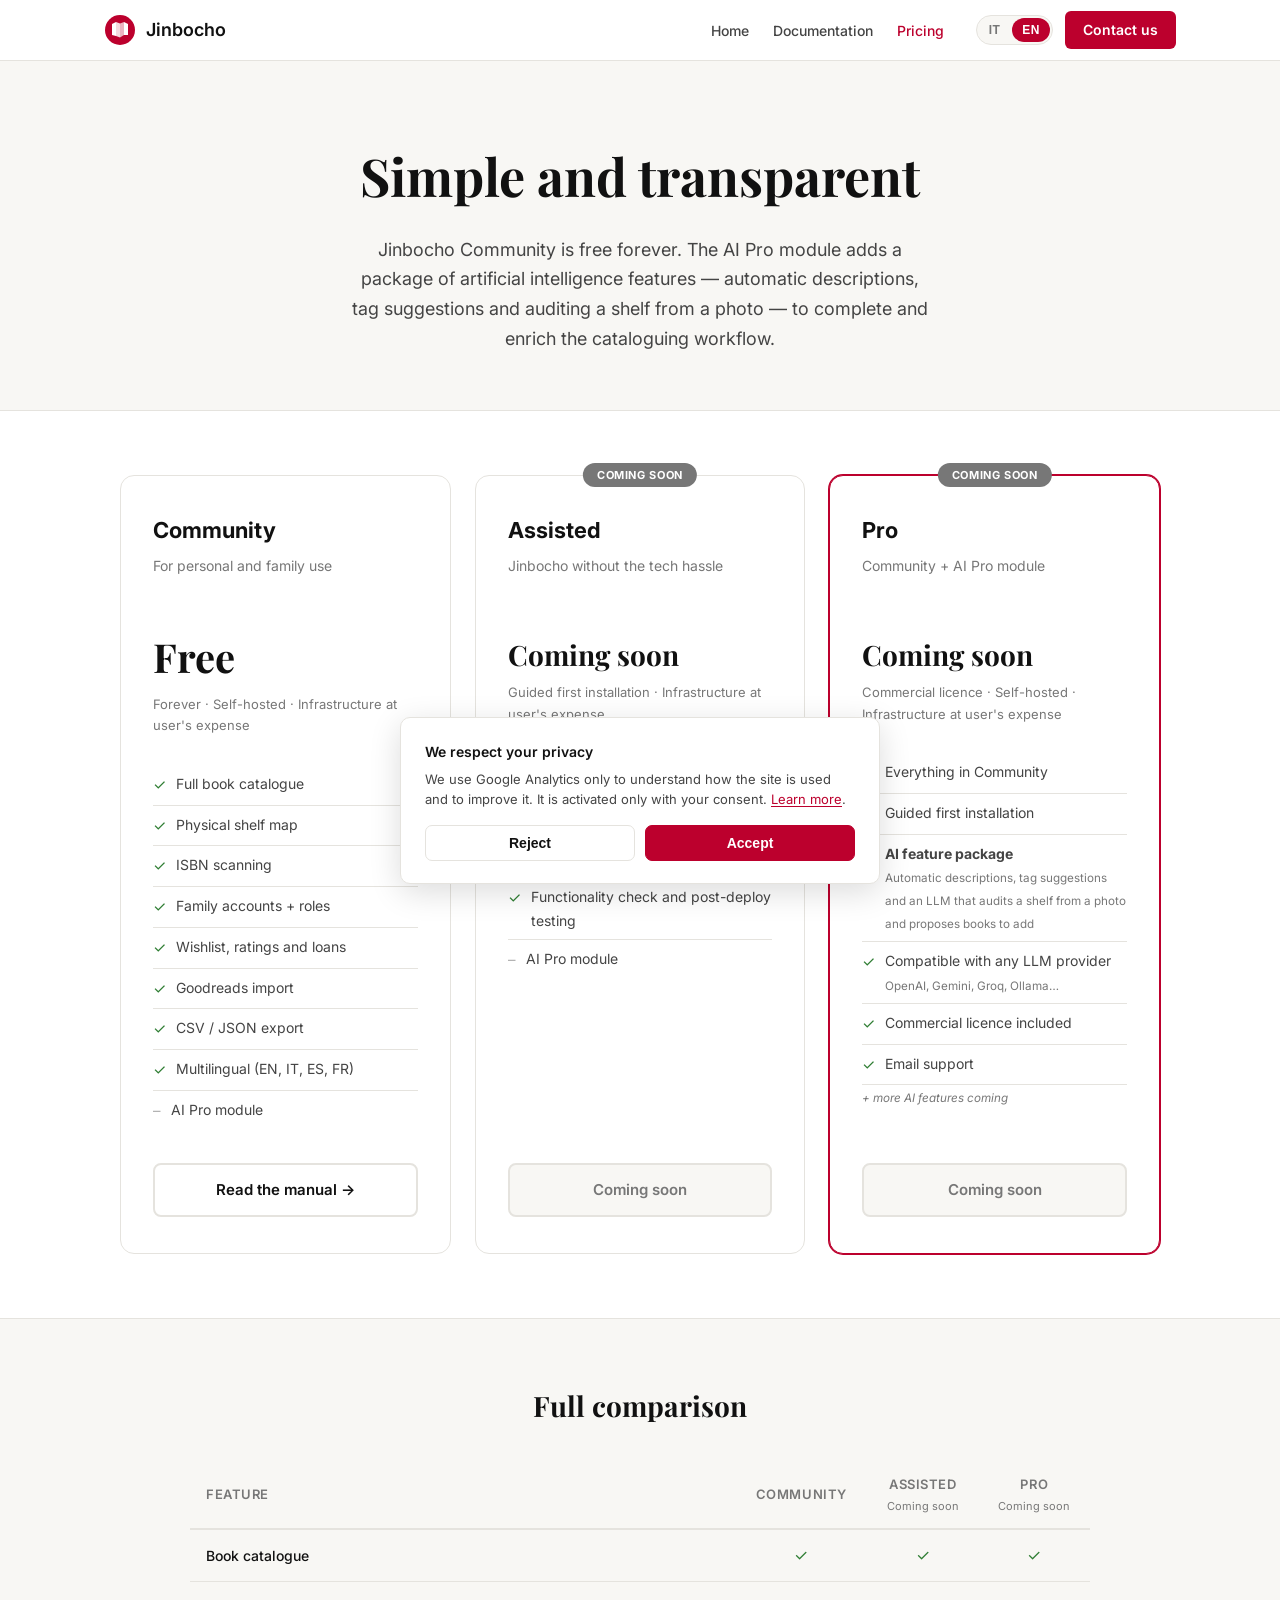
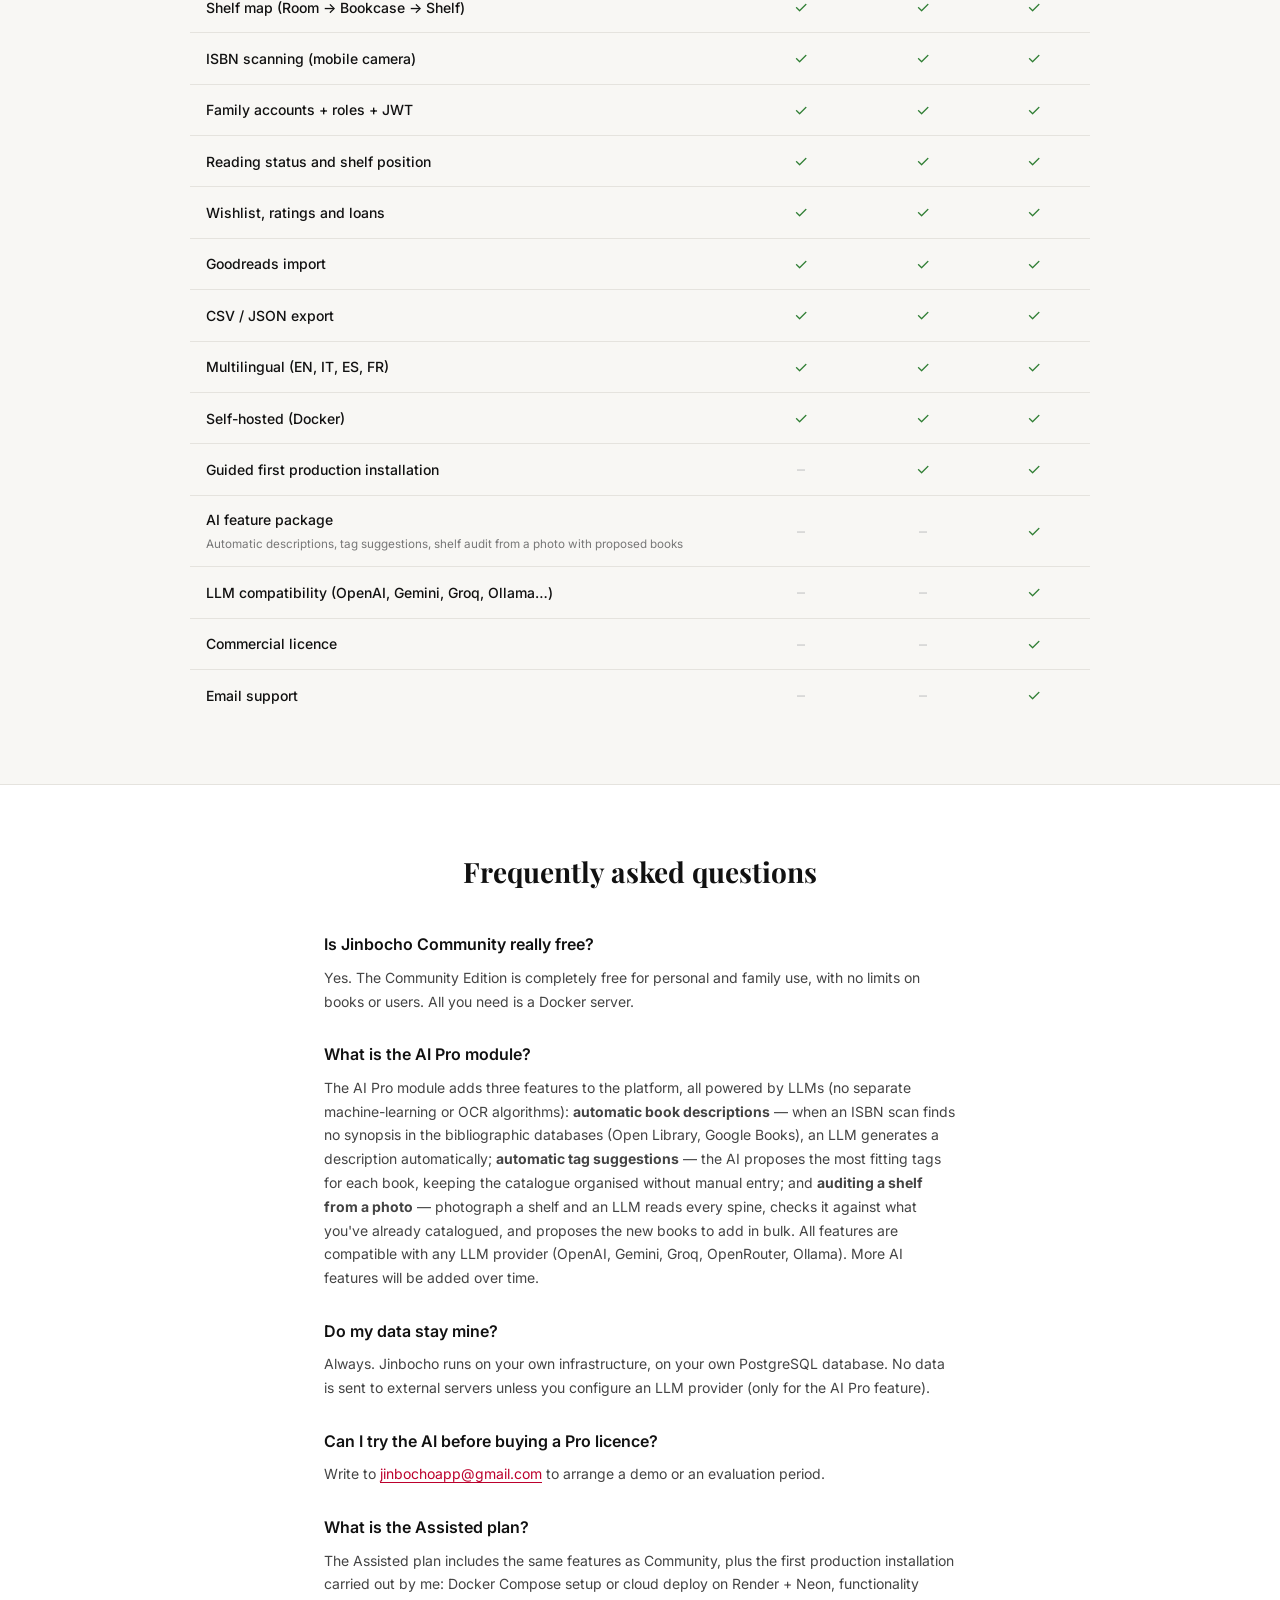
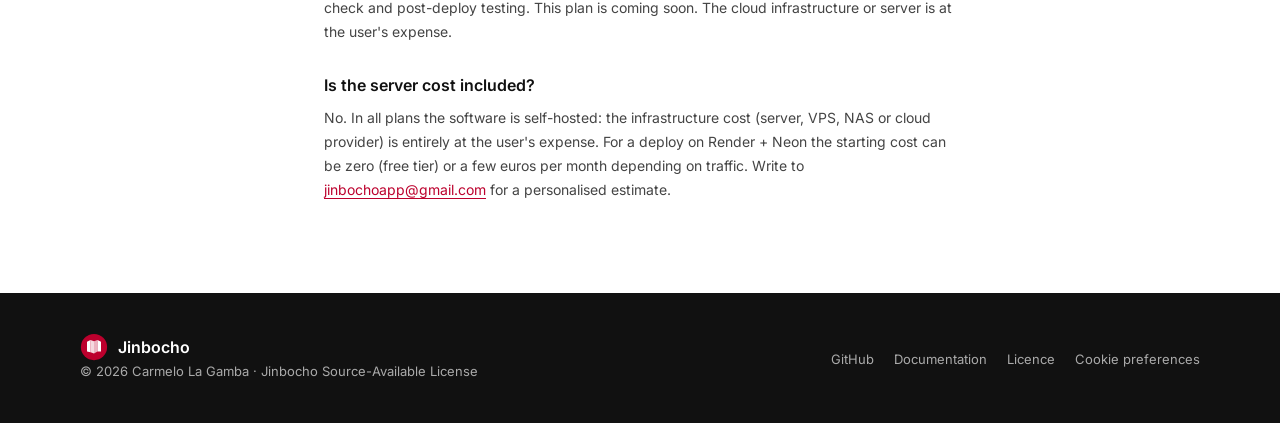
==== commit dfb78438: "feat: jinbocho is ready to be placed online" ====
--- a/pricing/index.html
+++ b/pricing/index.html
@@ -1,5 +1,5 @@
 <!DOCTYPE html>
-<html lang="it">
+<html lang="en">
 <head>
   <meta charset="UTF-8" />
   <meta name="viewport" content="width=device-width, initial-scale=1.0" />
@@ -7,8 +7,8 @@
   <script src="../assets/js/ga-consent-default.js"></script>
   <script async src="https://www.googletagmanager.com/gtag/js?id=G-TF0Z5E1TLK"></script>
   <script src="../assets/js/ga-init.js"></script>
-  <title>Prezzi — Jinbocho</title>
-  <meta name="description" content="Jinbocho Community è gratuito per sempre. Il modulo AI Pro aggiunge descrizione automatica dei libri e riconoscimento titolo/autore via ML. Disponibile su richiesta." />
+  <title>Pricing — Jinbocho</title>
+  <meta name="description" content="Jinbocho Community is free forever. The AI Pro module adds a package of AI features: automatic descriptions, tag suggestions and auditing a shelf from a photo. Available on request." />
   <link rel="preconnect" href="https://fonts.googleapis.com" />
   <link rel="preconnect" href="https://fonts.gstatic.com" crossorigin />
   <link href="https://fonts.googleapis.com/css2?family=Inter:wght@400;500;600&family=Playfair+Display:wght@600;700&display=swap" rel="stylesheet" />
@@ -19,7 +19,7 @@
 
 <nav>
   <div class="nav-inner">
-    <a href="../" class="nav-logo">
+    <a href="../../.." class="nav-logo">
       <svg viewBox="0 0 32 32" fill="none" xmlns="http://www.w3.org/2000/svg">
         <circle cx="16" cy="16" r="15" fill="#BC002D"/>
         <path d="M8 10 L12 8 L12 22 L8 21 Z" fill="white"/>
@@ -30,7 +30,7 @@
       Jinbocho
     </a>
     <ul class="nav-links">
-      <li><a href="../" data-i18n="p-nav-home">Home</a></li>
+      <li><a href="../../.." data-i18n="p-nav-home">Home</a></li>
       <li><a href="../manuals/" data-i18n="p-nav-docs" data-href-it="../manuals/it/" data-href-en="../manuals/">Documentazione</a></li>
       <li><a href="../pricing/" class="active" data-i18n="p-nav-pricing">Prezzi</a></li>
     </ul>
@@ -49,7 +49,7 @@
   </div>
   <div class="mobile-menu" id="mobile-menu" aria-hidden="true">
     <ul class="mobile-nav-links">
-      <li><a href="../" data-i18n="p-nav-home">Home</a></li>
+      <li><a href="../../.." data-i18n="p-nav-home">Home</a></li>
       <li><a href="../manuals/" data-i18n="p-nav-docs" data-href-it="../manuals/it/" data-href-en="../manuals/">Documentazione</a></li>
       <li><a href="../pricing/" class="active" data-i18n="p-nav-pricing">Prezzi</a></li>
     </ul>
@@ -65,7 +65,7 @@
 
 <section class="pricing-hero">
   <h1 data-i18n="p-hero-h1">Semplice e trasparente</h1>
-  <p data-i18n="p-hero-sub">Jinbocho Community è gratuito per sempre. Il modulo AI Pro aggiunge funzionalità di intelligenza artificiale per completare e arricchire il flusso di catalogazione.</p>
+  <p data-i18n="p-hero-sub">Jinbocho Community è gratuito per sempre. Il modulo AI Pro aggiunge un pacchetto di funzionalità di intelligenza artificiale — descrizione automatica, suggerimento tag e verifica di uno scaffale da una foto — per completare e arricchire il flusso di catalogazione.</p>
 </section>
 
 <section class="pricing-section">
@@ -82,9 +82,11 @@
         <li><span class="check">✓</span><span data-i18n="p-c-f2">Mappa fisica degli scaffali</span></li>
         <li><span class="check">✓</span><span data-i18n="p-c-f3">Scansione ISBN</span></li>
         <li><span class="check">✓</span><span data-i18n="p-c-f4">Account famiglia + ruoli</span></li>
-        <li><span class="check">✓</span><span data-i18n="p-c-f5">Export CSV / JSON</span></li>
-        <li><span class="check">✓</span><span data-i18n="p-c-f6">Multilingua (EN, IT, ES, FR)</span></li>
-        <li><span class="cross">–</span><span data-i18n="p-c-f7">Modulo AI Pro</span></li>
+        <li><span class="check">✓</span><span data-i18n="p-c-f5">Wishlist, valutazioni e prestiti</span></li>
+        <li><span class="check">✓</span><span data-i18n="p-c-f6">Import da Goodreads</span></li>
+        <li><span class="check">✓</span><span data-i18n="p-c-f7">Export CSV / JSON</span></li>
+        <li><span class="check">✓</span><span data-i18n="p-c-f8">Multilingua (EN, IT, ES, FR)</span></li>
+        <li><span class="cross">–</span><span data-i18n="p-c-f9">Modulo AI Pro</span></li>
       </ul>
       <a href="../manuals/it/" data-href-it="../manuals/it/" data-href-en="../manuals/" class="plan-cta outline" data-i18n="p-c-cta">
         Leggi il manuale →
@@ -119,12 +121,11 @@
       <ul class="plan-features">
         <li><span class="check">✓</span><span data-i18n="p-p-f1">Tutto di Community</span></li>
         <li><span class="check">✓</span><span data-i18n="p-p-f2">Prima installazione guidata</span></li>
-        <li><span class="check">✓</span><span data-i18n-html="p-p-f3"><strong>Descrizione AI automatica</strong><br><small style="color:var(--ink-soft)">Generata via LLM quando non trovata online durante la scansione</small></span></li>
-        <li><span class="check">✓</span><span data-i18n-html="p-p-f4"><strong>Riconoscimento titolo e autore via AI</strong><br><small style="color:var(--ink-soft)">Algoritmi ML per identificare titolo e autore quando l'ISBN non è leggibile o il libro non è in nessun database</small></span></li>
-        <li><span class="check">✓</span><span data-i18n-html="p-p-f5">Compatibile con qualsiasi LLM<br><small style="color:var(--ink-soft)">OpenAI, Gemini, Groq, Ollama…</small></span></li>
-        <li><span class="check">✓</span><span data-i18n="p-p-f6">Licenza commerciale inclusa</span></li>
-        <li><span class="check">✓</span><span data-i18n="p-p-f7">Supporto via email</span></li>
-        <li style="color:var(--ink-soft); font-style:italic; border-bottom:none; padding-top:4px;"><small data-i18n="p-p-f8">+ altre funzionalità AI in arrivo</small></li>
+        <li><span class="check">✓</span><span data-i18n-html="p-p-f3"><strong>Pacchetto funzionalità AI</strong><br><small style="color:var(--ink-soft)">Descrizione automatica, suggerimento tag e un LLM che verifica uno scaffale da una foto e propone i libri da aggiungere</small></span></li>
+        <li><span class="check">✓</span><span data-i18n-html="p-p-f4">Compatibile con qualsiasi provider LLM<br><small style="color:var(--ink-soft)">OpenAI, Gemini, Groq, Ollama…</small></span></li>
+        <li><span class="check">✓</span><span data-i18n="p-p-f5">Licenza commerciale inclusa</span></li>
+        <li><span class="check">✓</span><span data-i18n="p-p-f6">Supporto via email</span></li>
+        <li style="color:var(--ink-soft); font-style:italic; border-bottom:none; padding-top:4px;"><small data-i18n="p-p-f7">+ altre funzionalità AI in arrivo</small></li>
       </ul>
       <span class="plan-cta solid disabled" role="button" aria-disabled="true" tabindex="-1" data-i18n="p-p-cta">
         Presto disponibile
@@ -179,64 +180,64 @@
           <td><span class="t-check">✓</span></td>
         </tr>
         <tr>
-          <td data-i18n="p-t-r6">Export CSV / JSON</td>
-          <td><span class="t-check">✓</span></td>
-          <td><span class="t-check">✓</span></td>
-          <td><span class="t-check">✓</span></td>
-        </tr>
-        <tr>
-          <td data-i18n="p-t-r7">Multilingua (EN, IT, ES, FR)</td>
-          <td><span class="t-check">✓</span></td>
-          <td><span class="t-check">✓</span></td>
-          <td><span class="t-check">✓</span></td>
-        </tr>
-        <tr>
-          <td data-i18n="p-t-r8">Self-hosted (Docker)</td>
-          <td><span class="t-check">✓</span></td>
-          <td><span class="t-check">✓</span></td>
-          <td><span class="t-check">✓</span></td>
-        </tr>
-        <tr>
-          <td data-i18n="p-t-r9">Prima installazione guidata in produzione</td>
-          <td><span class="t-cross">–</span></td>
-          <td><span class="t-check">✓</span></td>
-          <td><span class="t-check">✓</span></td>
-        </tr>
-        <tr>
-          <td><span data-i18n="p-t-r10">Descrizione AI automatica</span><br><small style="color:var(--ink-soft); font-weight:400;" data-i18n="p-t-r10s">Generata via LLM quando non trovata online</small></td>
-          <td><span class="t-cross">–</span></td>
-          <td><span class="t-cross">–</span></td>
-          <td><span class="t-check">✓</span></td>
-        </tr>
-        <tr>
-          <td><span data-i18n="p-t-r11">Riconoscimento titolo e autore via AI</span><br><small style="color:var(--ink-soft); font-weight:400;" data-i18n="p-t-r11s">ML per identificare titolo/autore senza ISBN</small></td>
-          <td><span class="t-cross">–</span></td>
-          <td><span class="t-cross">–</span></td>
-          <td><span class="t-check">✓</span></td>
-        </tr>
-        <tr>
-          <td data-i18n="p-t-r12">Compatibilità LLM (OpenAI, Gemini, Groq, Ollama…)</td>
-          <td><span class="t-cross">–</span></td>
-          <td><span class="t-cross">–</span></td>
-          <td><span class="t-check">✓</span></td>
-        </tr>
-        <tr>
-          <td data-i18n="p-t-r13">Licenza commerciale</td>
-          <td><span class="t-cross">–</span></td>
-          <td><span class="t-cross">–</span></td>
-          <td><span class="t-check">✓</span></td>
-        </tr>
-        <tr>
-          <td data-i18n="p-t-r14">Supporto via email</td>
-          <td><span class="t-cross">–</span></td>
-          <td><span class="t-cross">–</span></td>
-          <td><span class="t-check">✓</span></td>
-        </tr>
-        <tr>
-          <td data-i18n="p-t-r15">Prezzo</td>
-          <td><strong data-i18n="p-t-v-free">Gratis</strong></td>
-          <td><span class="t-pro" data-i18n="p-t-v-assistito">Presto disponibile</span></td>
-          <td><span class="t-pro" data-i18n="p-t-v-pro">Presto disponibile</span></td>
+          <td data-i18n="p-t-r6">Wishlist, valutazioni e prestiti</td>
+          <td><span class="t-check">✓</span></td>
+          <td><span class="t-check">✓</span></td>
+          <td><span class="t-check">✓</span></td>
+        </tr>
+        <tr>
+          <td data-i18n="p-t-r7">Import da Goodreads</td>
+          <td><span class="t-check">✓</span></td>
+          <td><span class="t-check">✓</span></td>
+          <td><span class="t-check">✓</span></td>
+        </tr>
+        <tr>
+          <td data-i18n="p-t-r8">Export CSV / JSON</td>
+          <td><span class="t-check">✓</span></td>
+          <td><span class="t-check">✓</span></td>
+          <td><span class="t-check">✓</span></td>
+        </tr>
+        <tr>
+          <td data-i18n="p-t-r9">Multilingua (EN, IT, ES, FR)</td>
+          <td><span class="t-check">✓</span></td>
+          <td><span class="t-check">✓</span></td>
+          <td><span class="t-check">✓</span></td>
+        </tr>
+        <tr>
+          <td data-i18n="p-t-r10">Self-hosted (Docker)</td>
+          <td><span class="t-check">✓</span></td>
+          <td><span class="t-check">✓</span></td>
+          <td><span class="t-check">✓</span></td>
+        </tr>
+        <tr>
+          <td data-i18n="p-t-r11">Prima installazione guidata in produzione</td>
+          <td><span class="t-cross">–</span></td>
+          <td><span class="t-check">✓</span></td>
+          <td><span class="t-check">✓</span></td>
+        </tr>
+        <tr>
+          <td><span data-i18n="p-t-r12">Pacchetto funzionalità AI</span><br><small style="color:var(--ink-soft); font-weight:400;" data-i18n="p-t-r12s">Descrizione automatica, suggerimento tag, verifica scaffale da foto con libri proposti</small></td>
+          <td><span class="t-cross">–</span></td>
+          <td><span class="t-cross">–</span></td>
+          <td><span class="t-check">✓</span></td>
+        </tr>
+        <tr>
+          <td data-i18n="p-t-r13">Compatibilità LLM (OpenAI, Gemini, Groq, Ollama…)</td>
+          <td><span class="t-cross">–</span></td>
+          <td><span class="t-cross">–</span></td>
+          <td><span class="t-check">✓</span></td>
+        </tr>
+        <tr>
+          <td data-i18n="p-t-r14">Licenza commerciale</td>
+          <td><span class="t-cross">–</span></td>
+          <td><span class="t-cross">–</span></td>
+          <td><span class="t-check">✓</span></td>
+        </tr>
+        <tr>
+          <td data-i18n="p-t-r15">Supporto via email</td>
+          <td><span class="t-cross">–</span></td>
+          <td><span class="t-cross">–</span></td>
+          <td><span class="t-check">✓</span></td>
         </tr>
       </tbody>
     </table>
@@ -254,7 +255,7 @@
 
   <div class="faq-item">
     <div class="faq-q" data-i18n="p-faq2-q">Cos'è il modulo AI Pro?</div>
-    <div class="faq-a" data-i18n-html="p-faq2-a">Il modulo AI Pro aggiunge due funzionalità alla piattaforma: <strong>descrizione automatica dei libri</strong> — quando la scansione ISBN non trova una sinossi nei database bibliografici (Open Library, Google Books), un LLM genera automaticamente la descrizione; e <strong>riconoscimento di titolo e autore via machine learning</strong> — per catalogare libri il cui ISBN non è leggibile o non è presente online. La generazione della descrizione è compatibile con qualsiasi provider LLM (OpenAI, Gemini, Groq, OpenRouter, Ollama). Altre funzionalità AI verranno aggiunte nel tempo.</div>
+    <div class="faq-a" data-i18n-html="p-faq2-a">Il modulo AI Pro aggiunge tre funzionalità alla piattaforma, tutte basate su LLM (nessun algoritmo di machine learning o OCR separato): <strong>descrizione automatica dei libri</strong> — quando la scansione ISBN non trova una sinossi nei database bibliografici (Open Library, Google Books), un LLM genera automaticamente la descrizione; <strong>suggerimento automatico dei tag</strong> — l'AI propone i tag più adatti per ogni libro, per tenere il catalogo organizzato senza inserirli a mano; e <strong>verifica di uno scaffale a partire da una foto</strong> — fotografa uno scaffale e un LLM legge ogni dorso, verifica cosa hai già catalogato e propone i libri nuovi da aggiungere in blocco. Tutte le funzionalità sono compatibili con qualsiasi provider LLM (OpenAI, Gemini, Groq, OpenRouter, Ollama). Altre funzionalità AI verranno aggiunte nel tempo.</div>
   </div>
 
   <div class="faq-item">
--- a/assets/css/pricing.css
+++ b/assets/css/pricing.css
@@ -134,6 +134,7 @@
       font-size: 14px;
       color: var(--ink-soft);
       margin-bottom: 24px;
+      min-height: 3.3em; /* reserves 2 lines so cards stay aligned regardless of translation length */
     }
     .plan-price {
       font-size: 40px;
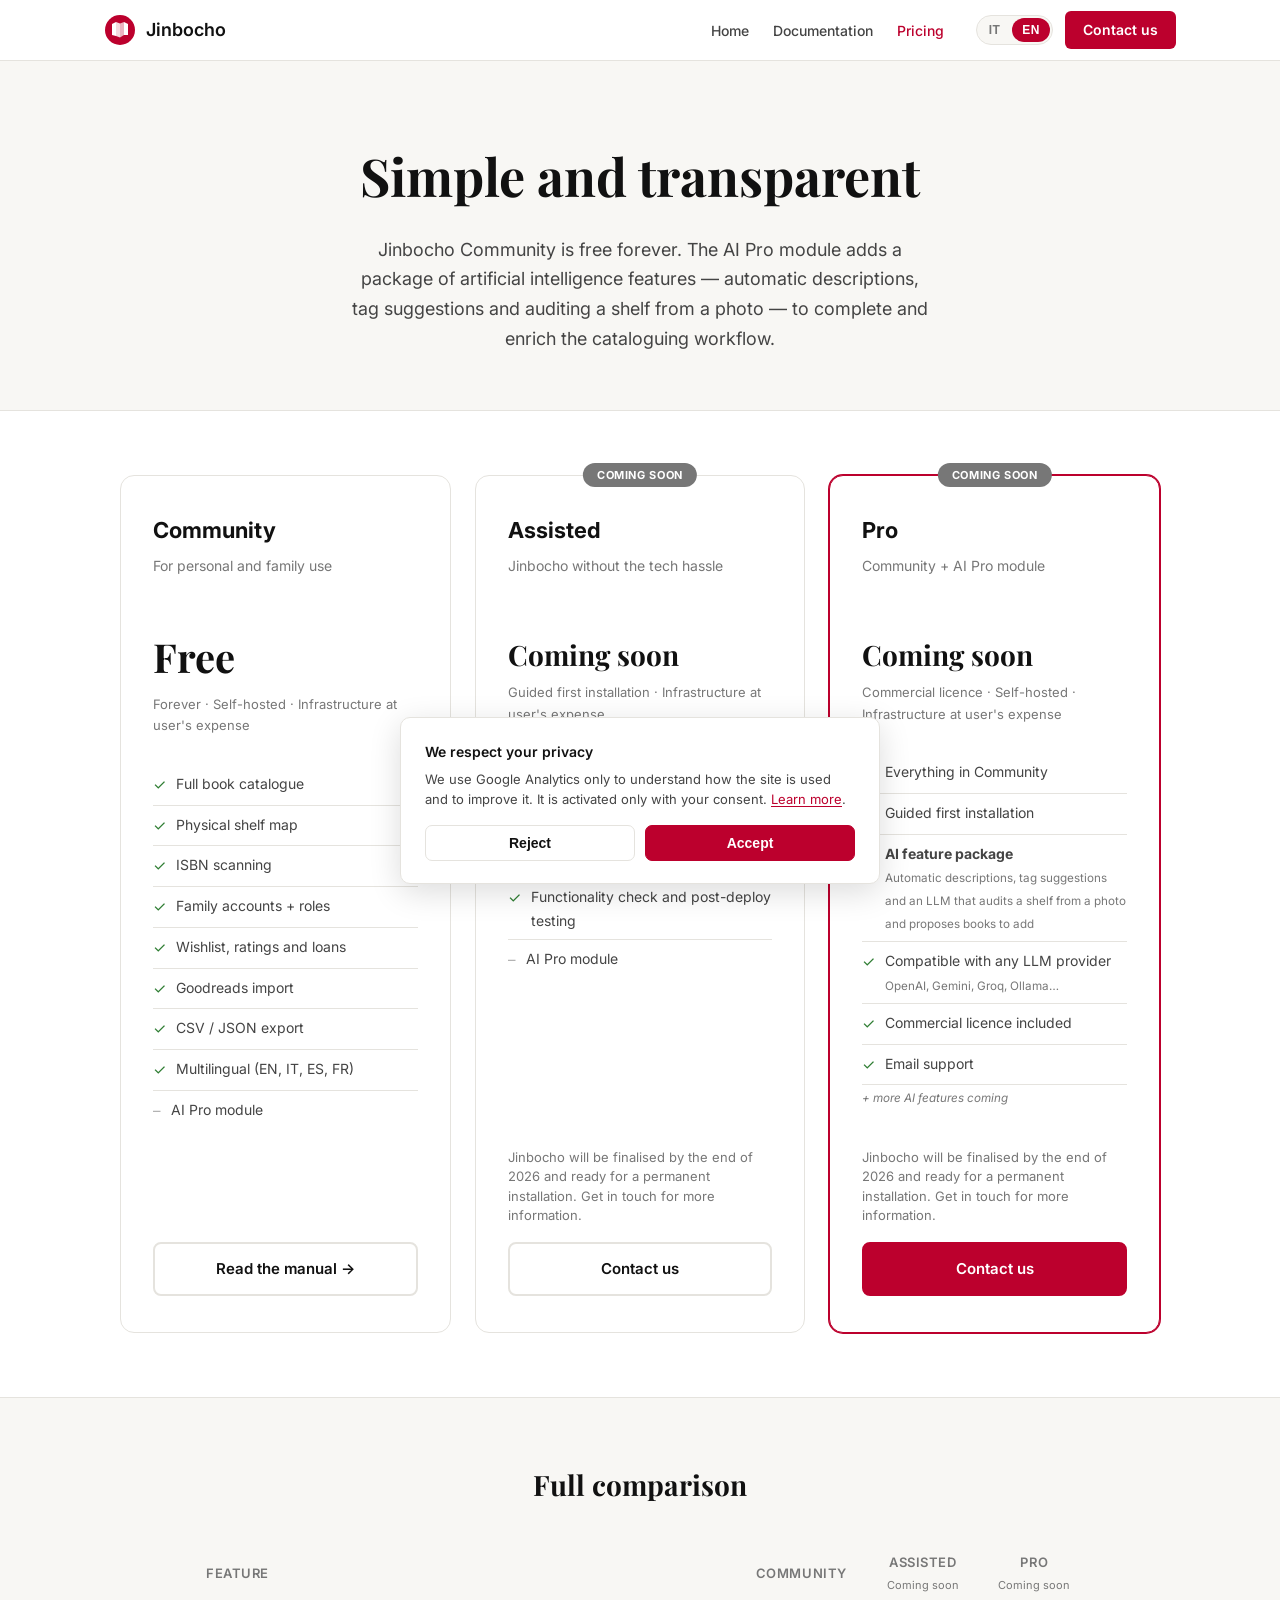
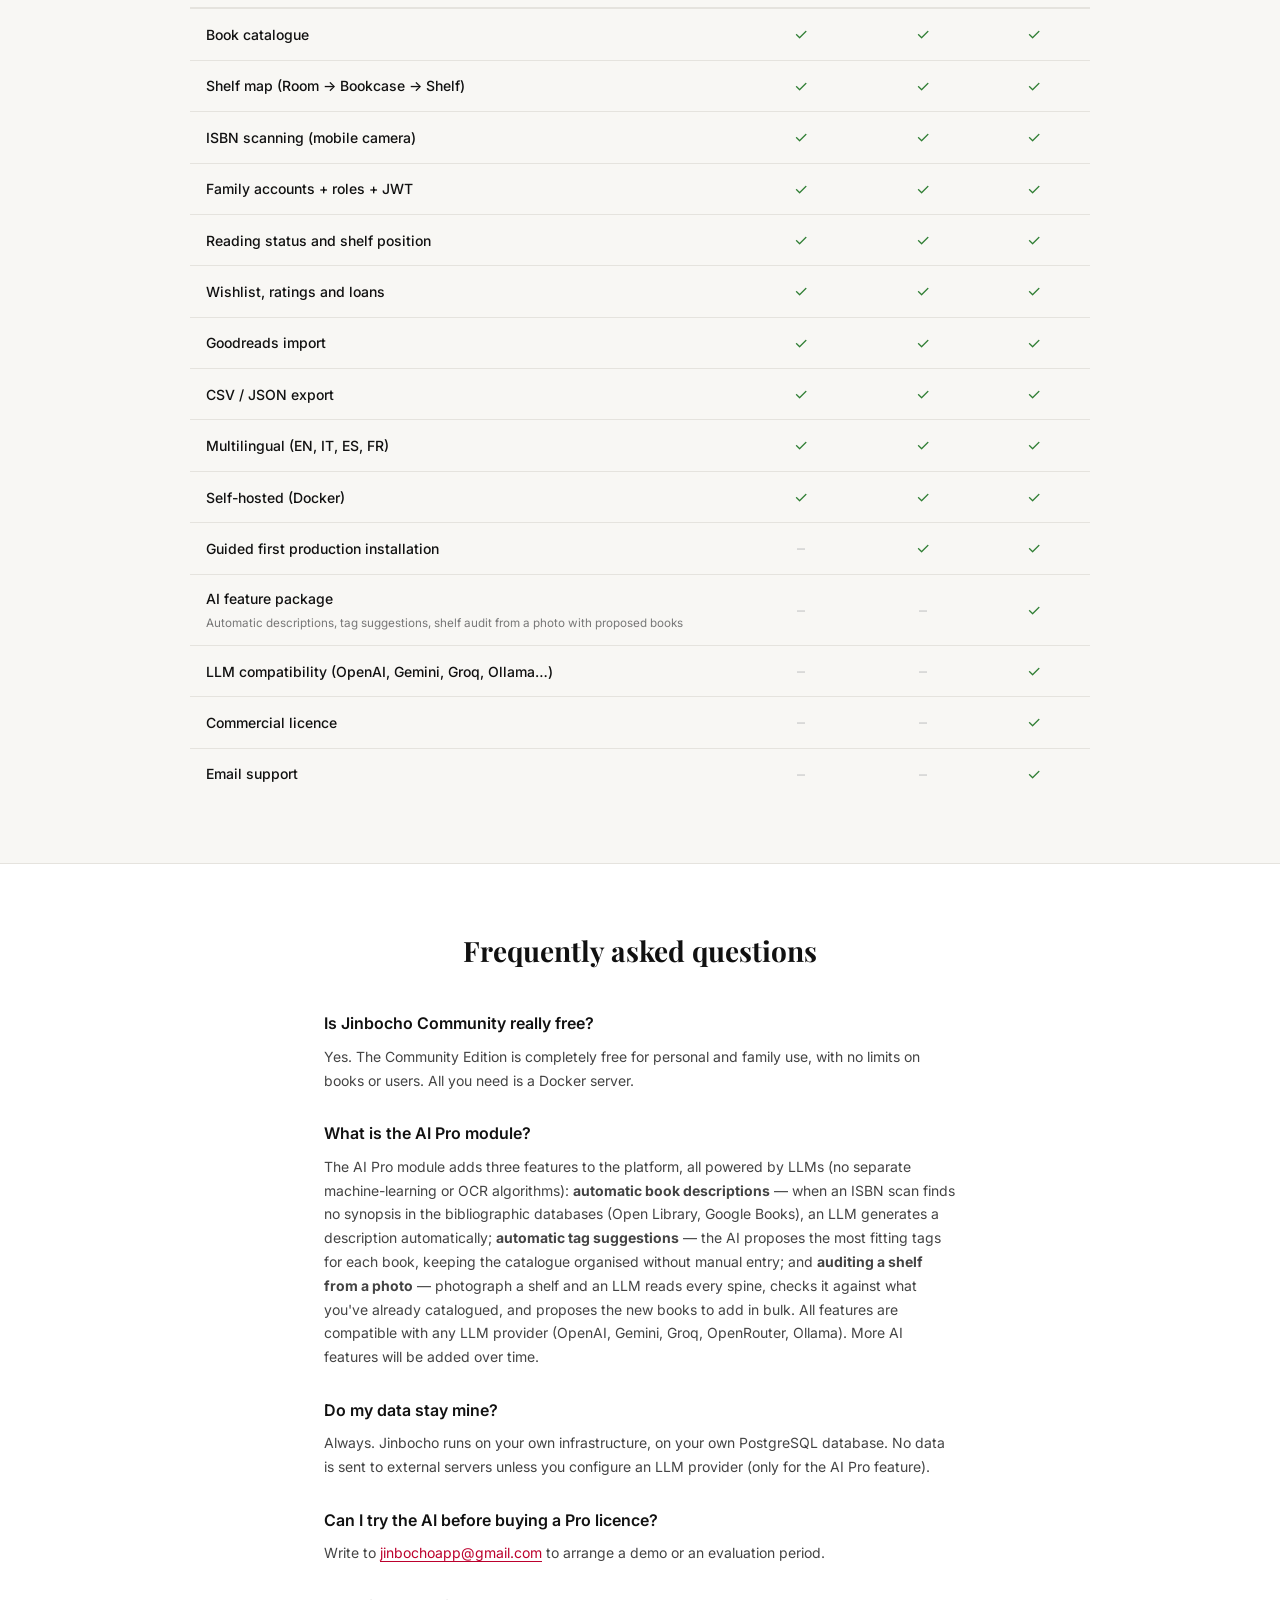
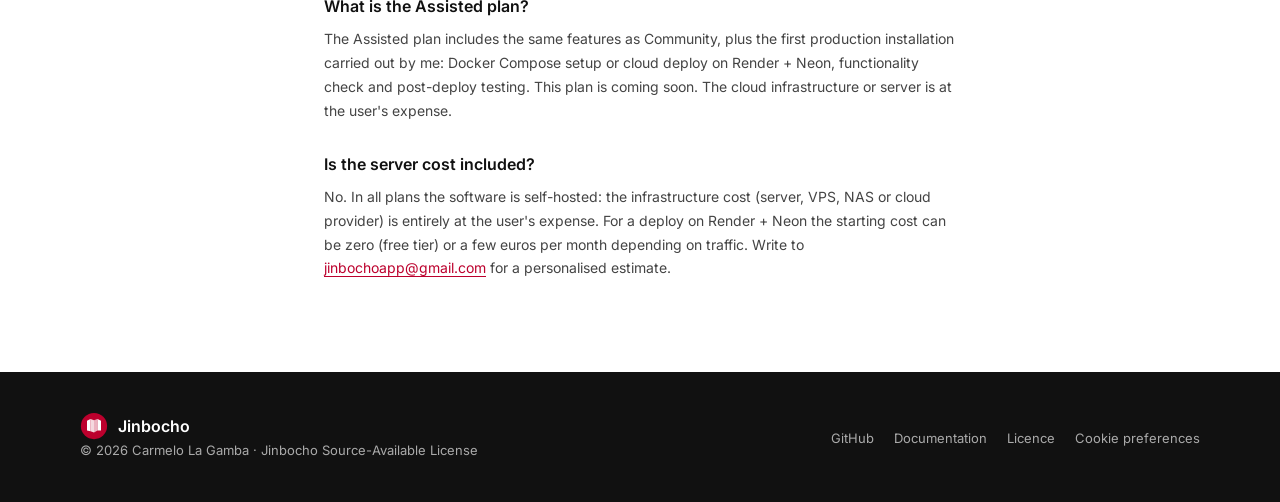
==== commit 58d0beff: "feat: add trial button, improvements on pricing" ====
--- a/pricing/index.html
+++ b/pricing/index.html
@@ -106,9 +106,8 @@
         <li><span class="check">✓</span><span data-i18n="p-a-f3">Verifica funzionamento e test post-deploy</span></li>
         <li><span class="cross">–</span><span data-i18n="p-a-f4">Modulo AI Pro</span></li>
       </ul>
-      <span class="plan-cta outline disabled" role="button" aria-disabled="true" tabindex="-1" data-i18n="p-a-cta">
-        Presto disponibile
-      </span>
+      <p class="plan-soon-note" data-i18n="p-a-soon-note">Entro la fine del 2026 Jinbocho verrà finalizzato e potrà essere installato definitivamente. Scrivici per ricevere informazioni.</p>
+      <a href="mailto:jinbochoapp@gmail.com" class="plan-cta outline" data-i18n="p-a-cta">Contattaci</a>
     </div>
 
     <!-- PRO -->
@@ -127,9 +126,8 @@
         <li><span class="check">✓</span><span data-i18n="p-p-f6">Supporto via email</span></li>
         <li style="color:var(--ink-soft); font-style:italic; border-bottom:none; padding-top:4px;"><small data-i18n="p-p-f7">+ altre funzionalità AI in arrivo</small></li>
       </ul>
-      <span class="plan-cta solid disabled" role="button" aria-disabled="true" tabindex="-1" data-i18n="p-p-cta">
-        Presto disponibile
-      </span>
+      <p class="plan-soon-note" data-i18n="p-p-soon-note">Entro la fine del 2026 Jinbocho verrà finalizzato e potrà essere installato definitivamente. Scrivici per ricevere informazioni.</p>
+      <a href="mailto:jinbochoapp@gmail.com" class="plan-cta solid" data-i18n="p-p-cta">Contattaci</a>
     </div>
 
   </div>
--- a/assets/css/pricing.css
+++ b/assets/css/pricing.css
@@ -195,6 +195,12 @@
       pointer-events: none;
     }
     .badge-soon { background: var(--ink-soft); }
+    .plan-soon-note {
+      font-size: 13px;
+      color: var(--ink-soft);
+      line-height: 1.5;
+      margin-bottom: 16px;
+    }
 
     /* ── COMPARISON TABLE ── */
     .compare-section {
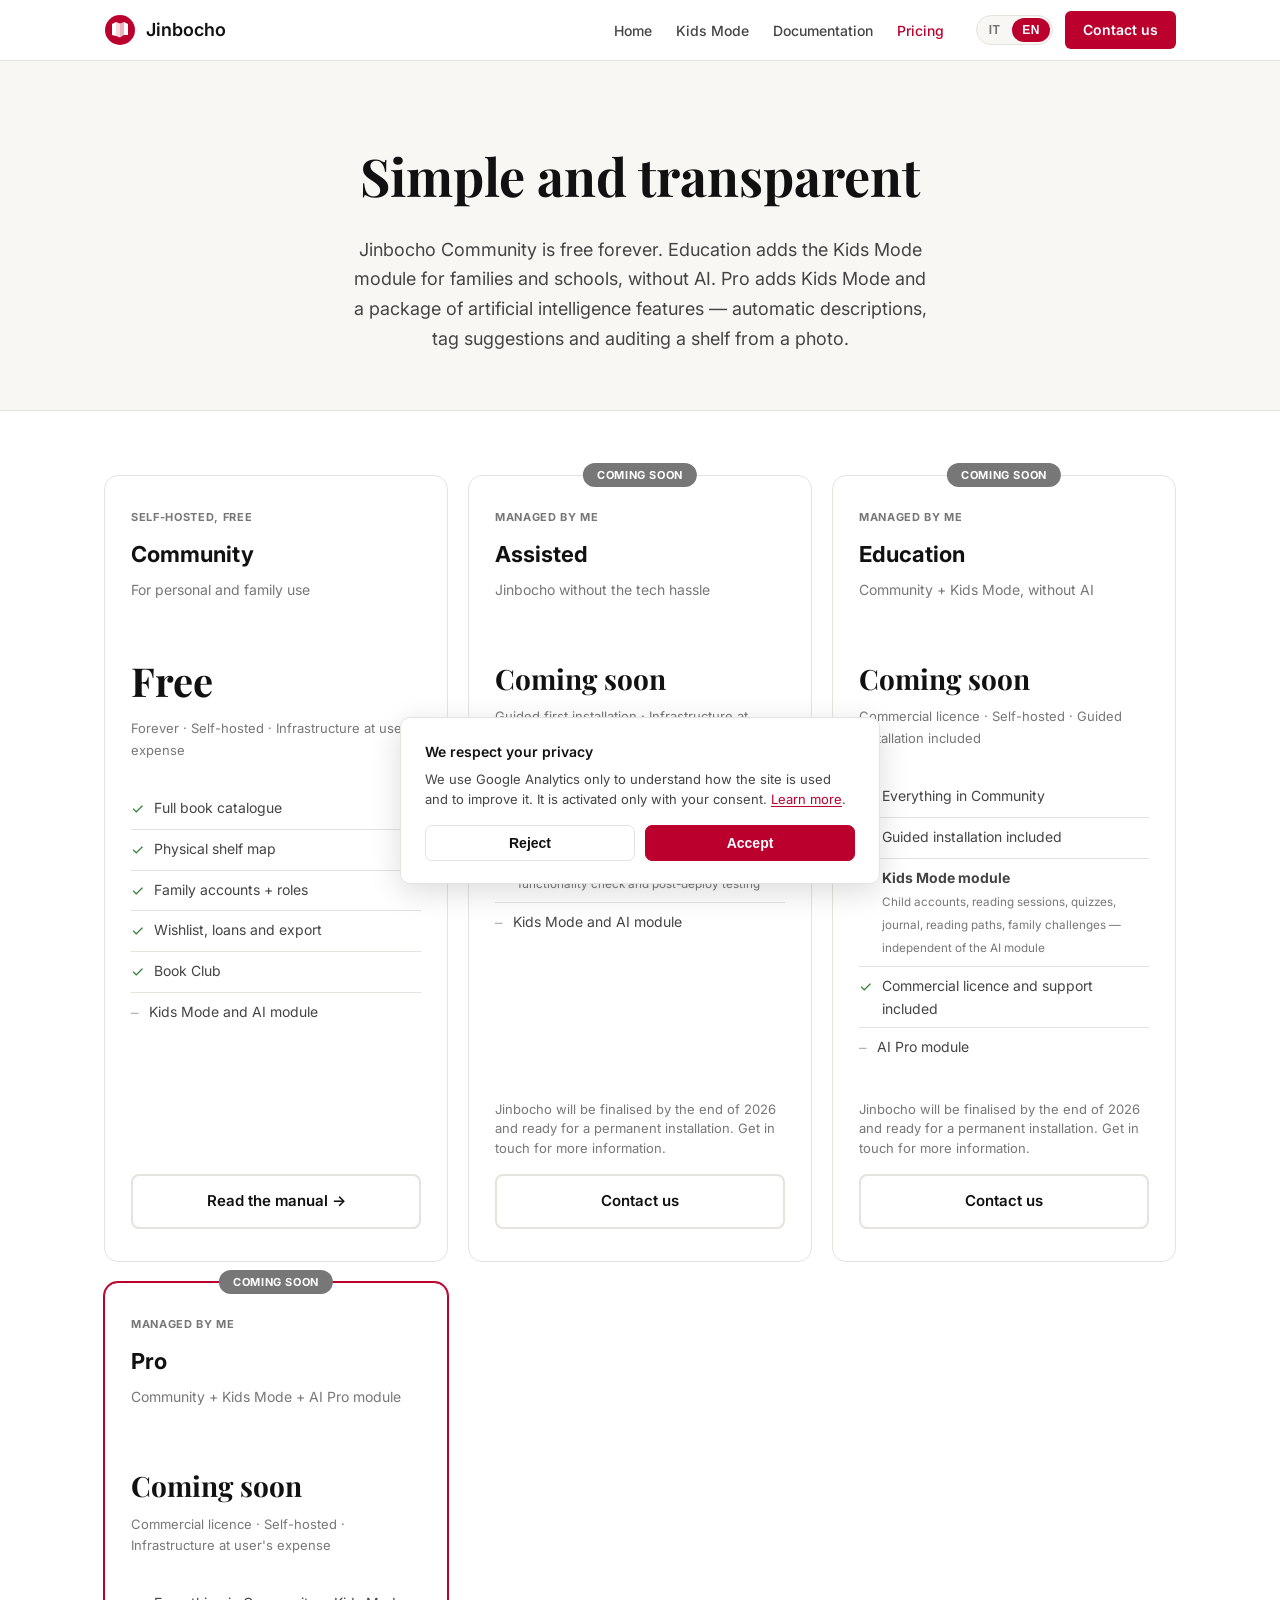
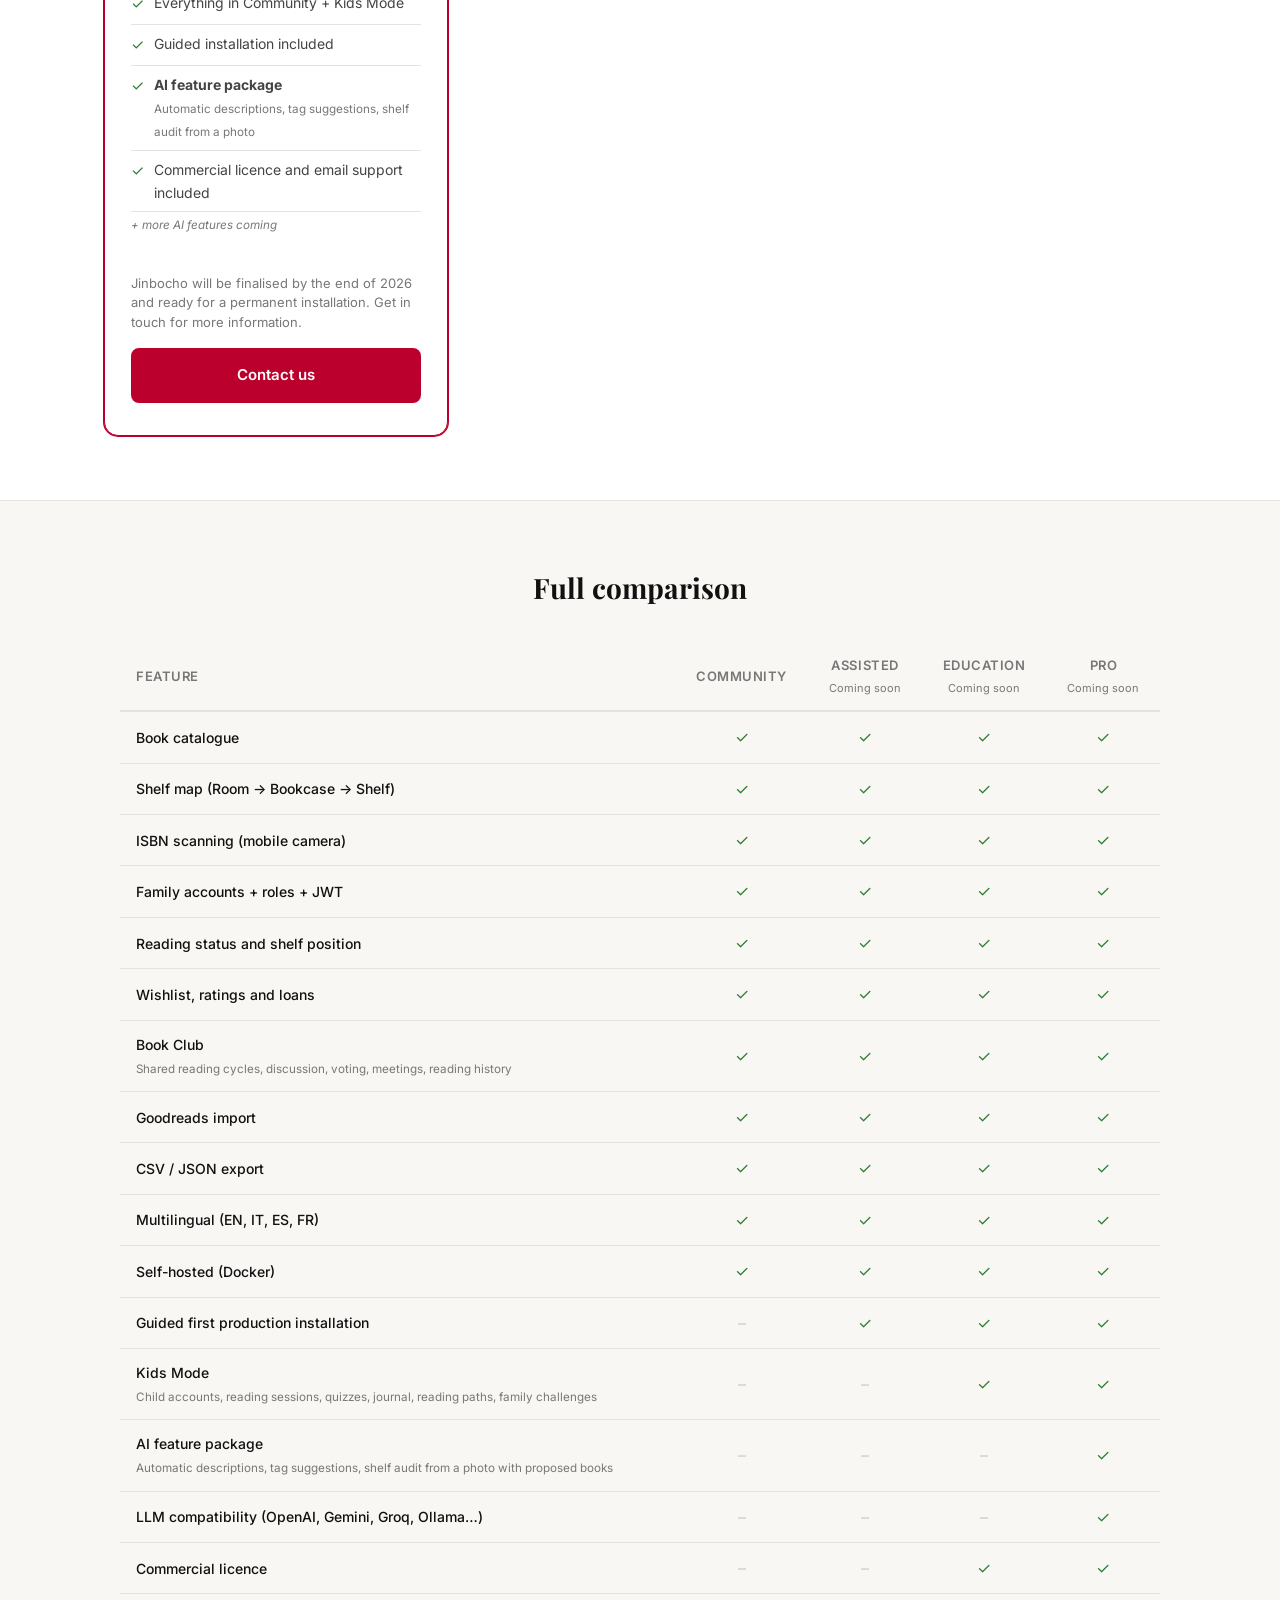
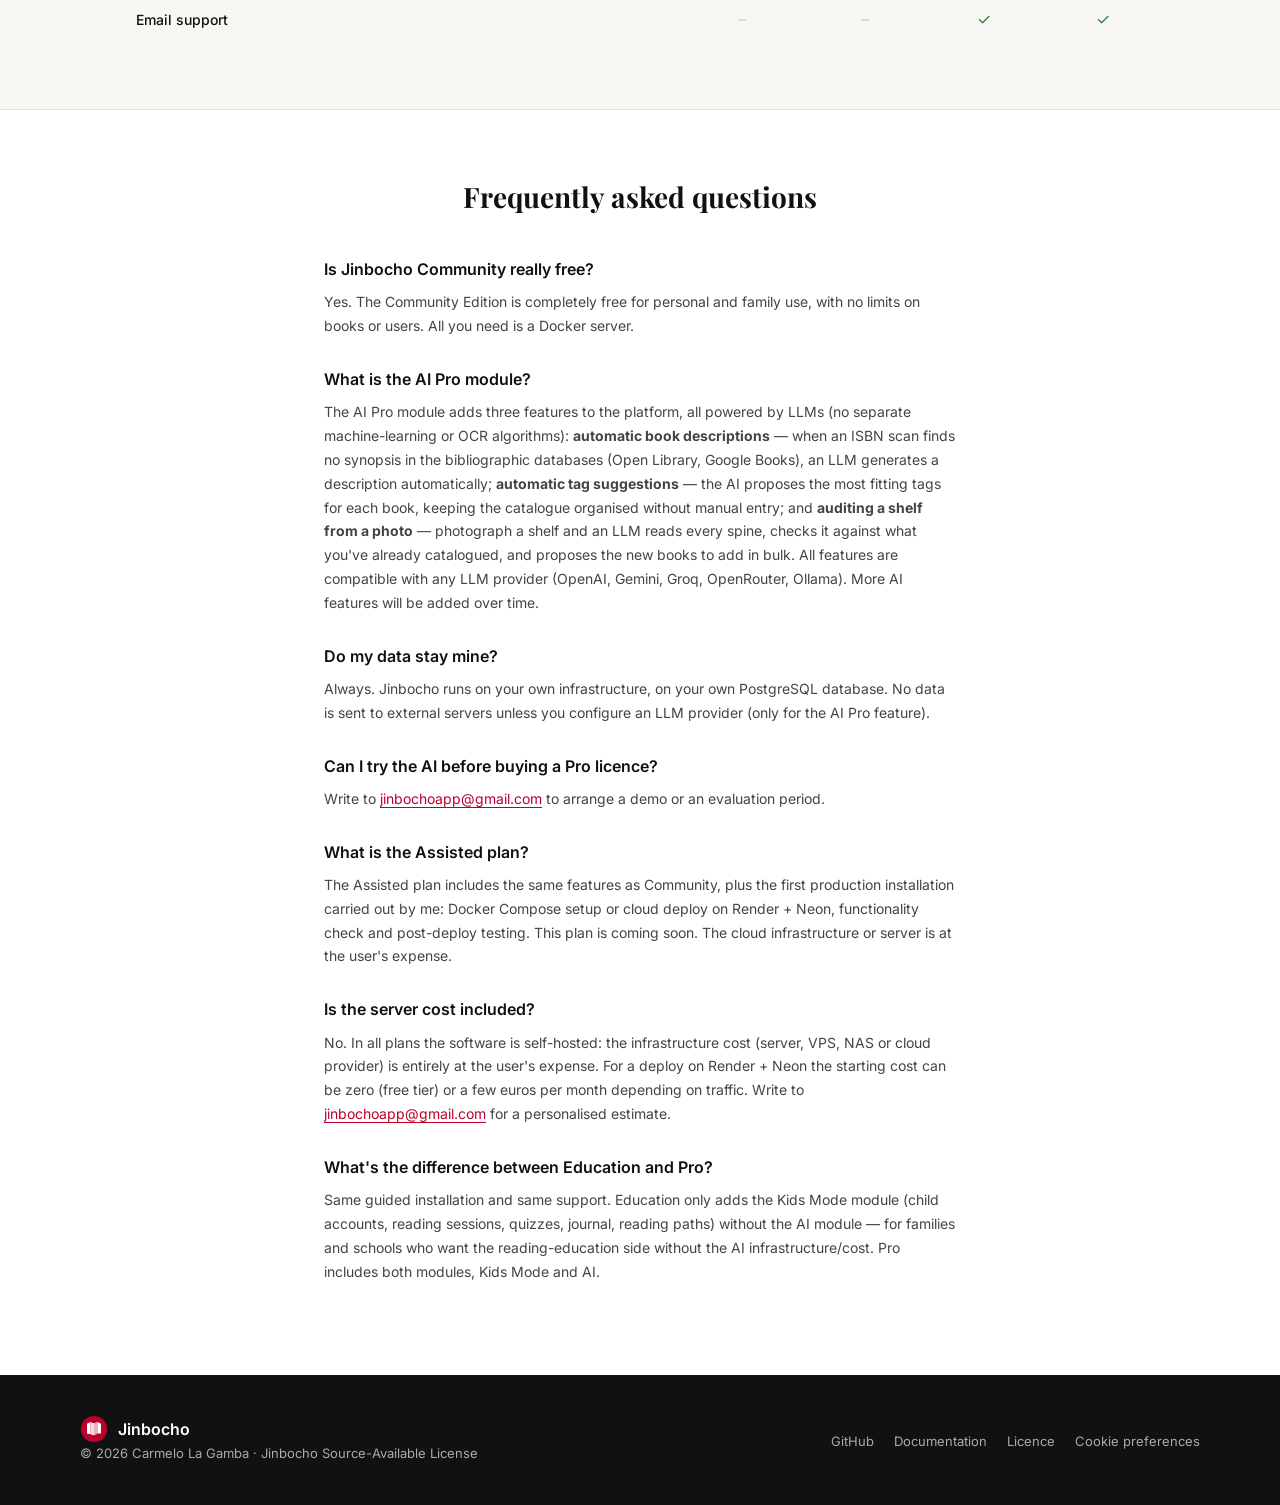
==== commit 8dc4ec1b: "feat: add book clubs, kids features, dismiss books and minor fix." ====
--- a/pricing/index.html
+++ b/pricing/index.html
@@ -8,7 +8,7 @@
   <script async src="https://www.googletagmanager.com/gtag/js?id=G-TF0Z5E1TLK"></script>
   <script src="../assets/js/ga-init.js"></script>
   <title>Pricing — Jinbocho</title>
-  <meta name="description" content="Jinbocho Community is free forever. The AI Pro module adds a package of AI features: automatic descriptions, tag suggestions and auditing a shelf from a photo. Available on request." />
+  <meta name="description" content="Jinbocho Community is free forever. Education adds Kids Mode (reading education for families and schools, no AI); Pro adds Kids Mode plus a package of AI features: automatic descriptions, tag suggestions and auditing a shelf from a photo. Available on request." />
   <link rel="preconnect" href="https://fonts.googleapis.com" />
   <link rel="preconnect" href="https://fonts.gstatic.com" crossorigin />
   <link href="https://fonts.googleapis.com/css2?family=Inter:wght@400;500;600&family=Playfair+Display:wght@600;700&display=swap" rel="stylesheet" />
@@ -31,6 +31,7 @@
     </a>
     <ul class="nav-links">
       <li><a href="../../.." data-i18n="p-nav-home">Home</a></li>
+      <li><a href="../../..#kids-mode" data-i18n="p-nav-kids">Kids Mode</a></li>
       <li><a href="../manuals/" data-i18n="p-nav-docs" data-href-it="../manuals/it/" data-href-en="../manuals/">Documentazione</a></li>
       <li><a href="../pricing/" class="active" data-i18n="p-nav-pricing">Prezzi</a></li>
     </ul>
@@ -50,6 +51,7 @@
   <div class="mobile-menu" id="mobile-menu" aria-hidden="true">
     <ul class="mobile-nav-links">
       <li><a href="../../.." data-i18n="p-nav-home">Home</a></li>
+      <li><a href="../../..#kids-mode" data-i18n="p-nav-kids">Kids Mode</a></li>
       <li><a href="../manuals/" data-i18n="p-nav-docs" data-href-it="../manuals/it/" data-href-en="../manuals/">Documentazione</a></li>
       <li><a href="../pricing/" class="active" data-i18n="p-nav-pricing">Prezzi</a></li>
     </ul>
@@ -73,6 +75,7 @@
 
     <!-- COMMUNITY -->
     <div class="pricing-card">
+      <div class="plan-kicker" data-i18n="p-c-kicker">Self-hosted, gratis</div>
       <div class="plan-name" data-i18n="p-c-name">Community</div>
       <div class="plan-tagline" data-i18n="p-c-tagline">Per uso personale e familiare</div>
       <div class="plan-price" data-i18n="p-c-price">Gratis</div>
@@ -80,13 +83,10 @@
       <ul class="plan-features">
         <li><span class="check">✓</span><span data-i18n="p-c-f1">Catalogo libri completo</span></li>
         <li><span class="check">✓</span><span data-i18n="p-c-f2">Mappa fisica degli scaffali</span></li>
-        <li><span class="check">✓</span><span data-i18n="p-c-f3">Scansione ISBN</span></li>
-        <li><span class="check">✓</span><span data-i18n="p-c-f4">Account famiglia + ruoli</span></li>
-        <li><span class="check">✓</span><span data-i18n="p-c-f5">Wishlist, valutazioni e prestiti</span></li>
-        <li><span class="check">✓</span><span data-i18n="p-c-f6">Import da Goodreads</span></li>
-        <li><span class="check">✓</span><span data-i18n="p-c-f7">Export CSV / JSON</span></li>
-        <li><span class="check">✓</span><span data-i18n="p-c-f8">Multilingua (EN, IT, ES, FR)</span></li>
-        <li><span class="cross">–</span><span data-i18n="p-c-f9">Modulo AI Pro</span></li>
+        <li><span class="check">✓</span><span data-i18n="p-c-f3">Account famiglia + ruoli</span></li>
+        <li><span class="check">✓</span><span data-i18n="p-c-f4">Wishlist, prestiti ed export</span></li>
+        <li><span class="check">✓</span><span data-i18n="p-c-f5">Circolo dei lettori</span></li>
+        <li><span class="cross">–</span><span data-i18n="p-c-f6">Kids Mode e modulo AI</span></li>
       </ul>
       <a href="../manuals/it/" data-href-it="../manuals/it/" data-href-en="../manuals/" class="plan-cta outline" data-i18n="p-c-cta">
         Leggi il manuale →
@@ -95,36 +95,54 @@
 
     <!-- ASSISTITO -->
     <div class="pricing-card">
+      <div class="plan-kicker" data-i18n="p-a-kicker">Gestito da me</div>
       <div class="badge badge-neutral badge-soon" data-i18n="p-a-badge">Presto disponibile</div>
       <div class="plan-name" data-i18n="p-a-name">Assistito</div>
       <div class="plan-tagline" data-i18n="p-a-tagline">Avere Jinbocho senza pensieri tecnici</div>
-      <div class="plan-price" style="font-size:28px; margin-top:8px;" data-i18n="p-p-price">Presto disponibile</div>
+      <div class="plan-price" style="font-size:28px; margin-top:8px;" data-i18n="p-a-price">Presto disponibile</div>
       <div class="plan-price-note" data-i18n="p-a-price-note">Prima installazione guidata · Infrastruttura a carico dell'utente</div>
       <ul class="plan-features">
         <li><span class="check">✓</span><span data-i18n="p-a-f1">Tutto di Community</span></li>
-        <li><span class="check">✓</span><span data-i18n-html="p-a-f2"><strong>Prima installazione in produzione</strong><br><small style="color:var(--ink-soft)">Configurazione Docker Compose o deploy cloud (Render + Neon) a cura mia</small></span></li>
-        <li><span class="check">✓</span><span data-i18n="p-a-f3">Verifica funzionamento e test post-deploy</span></li>
-        <li><span class="cross">–</span><span data-i18n="p-a-f4">Modulo AI Pro</span></li>
+        <li><span class="check">✓</span><span data-i18n-html="p-a-f2"><strong>Installazione guidata da me</strong><br><small style="color:var(--ink-soft)">Docker Compose o cloud (Render + Neon), verifica e test post-deploy</small></span></li>
+        <li><span class="cross">–</span><span data-i18n="p-a-f3">Kids Mode e modulo AI</span></li>
       </ul>
       <p class="plan-soon-note" data-i18n="p-a-soon-note">Entro la fine del 2026 Jinbocho verrà finalizzato e potrà essere installato definitivamente. Scrivici per ricevere informazioni.</p>
       <a href="mailto:jinbochoapp@gmail.com" class="plan-cta outline" data-i18n="p-a-cta">Contattaci</a>
     </div>
 
+    <!-- EDUCATION -->
+    <div class="pricing-card">
+      <div class="plan-kicker" data-i18n="p-e-kicker">Gestito da me</div>
+      <div class="badge badge-neutral badge-soon" data-i18n="p-e-badge">Presto disponibile</div>
+      <div class="plan-name" data-i18n="p-e-name">Education</div>
+      <div class="plan-tagline" data-i18n="p-e-tagline">Community + Kids Mode, senza AI</div>
+      <div class="plan-price" style="font-size:28px; margin-top:8px;" data-i18n="p-e-price">Presto disponibile</div>
+      <div class="plan-price-note" data-i18n="p-e-price-note">Licenza commerciale · Self-hosted · Installazione guidata inclusa</div>
+      <ul class="plan-features">
+        <li><span class="check">✓</span><span data-i18n="p-e-f1">Tutto di Community</span></li>
+        <li><span class="check">✓</span><span data-i18n="p-e-f2">Installazione guidata inclusa</span></li>
+        <li><span class="check">✓</span><span data-i18n-html="p-e-f3"><strong>Modulo Kids Mode</strong><br><small style="color:var(--ink-soft)">Account bambini, sessioni di lettura, quiz, diario, percorsi di lettura, sfide familiari — senza dipendere dal modulo AI</small></span></li>
+        <li><span class="check">✓</span><span data-i18n="p-e-f4">Licenza commerciale e supporto incluso</span></li>
+        <li><span class="cross">–</span><span data-i18n="p-e-f5">Modulo AI Pro</span></li>
+      </ul>
+      <p class="plan-soon-note" data-i18n="p-e-soon-note">Entro la fine del 2026 Jinbocho verrà finalizzato e potrà essere installato definitivamente. Scrivici per ricevere informazioni.</p>
+      <a href="mailto:jinbochoapp@gmail.com" class="plan-cta outline" data-i18n="p-e-cta">Contattaci</a>
+    </div>
+
     <!-- PRO -->
     <div class="pricing-card featured">
+      <div class="plan-kicker" data-i18n="p-p-kicker">Gestito da me</div>
       <div class="badge badge-soon" data-i18n="p-p-badge">Presto disponibile</div>
       <div class="plan-name" data-i18n="p-p-name">Pro</div>
-      <div class="plan-tagline" data-i18n="p-p-tagline">Community + modulo AI Pro</div>
+      <div class="plan-tagline" data-i18n="p-p-tagline">Community + Kids Mode + modulo AI Pro</div>
       <div class="plan-price" style="font-size:28px; margin-top:8px;" data-i18n="p-p-price">Presto disponibile</div>
       <div class="plan-price-note" data-i18n="p-p-price-note">Licenza commerciale · Self-hosted · Infrastruttura a carico dell'utente</div>
       <ul class="plan-features">
-        <li><span class="check">✓</span><span data-i18n="p-p-f1">Tutto di Community</span></li>
-        <li><span class="check">✓</span><span data-i18n="p-p-f2">Prima installazione guidata</span></li>
-        <li><span class="check">✓</span><span data-i18n-html="p-p-f3"><strong>Pacchetto funzionalità AI</strong><br><small style="color:var(--ink-soft)">Descrizione automatica, suggerimento tag e un LLM che verifica uno scaffale da una foto e propone i libri da aggiungere</small></span></li>
-        <li><span class="check">✓</span><span data-i18n-html="p-p-f4">Compatibile con qualsiasi provider LLM<br><small style="color:var(--ink-soft)">OpenAI, Gemini, Groq, Ollama…</small></span></li>
-        <li><span class="check">✓</span><span data-i18n="p-p-f5">Licenza commerciale inclusa</span></li>
-        <li><span class="check">✓</span><span data-i18n="p-p-f6">Supporto via email</span></li>
-        <li style="color:var(--ink-soft); font-style:italic; border-bottom:none; padding-top:4px;"><small data-i18n="p-p-f7">+ altre funzionalità AI in arrivo</small></li>
+        <li><span class="check">✓</span><span data-i18n="p-p-f1">Tutto di Community + Kids Mode</span></li>
+        <li><span class="check">✓</span><span data-i18n="p-p-f2">Installazione guidata inclusa</span></li>
+        <li><span class="check">✓</span><span data-i18n-html="p-p-f3"><strong>Pacchetto funzionalità AI</strong><br><small style="color:var(--ink-soft)">Descrizione automatica, suggerimento tag, verifica scaffale da foto</small></span></li>
+        <li><span class="check">✓</span><span data-i18n="p-p-f4">Licenza commerciale e supporto via email incluso</span></li>
+        <li style="color:var(--ink-soft); font-style:italic; border-bottom:none; padding-top:4px;"><small data-i18n="p-p-f5">+ altre funzionalità AI in arrivo</small></li>
       </ul>
       <p class="plan-soon-note" data-i18n="p-p-soon-note">Entro la fine del 2026 Jinbocho verrà finalizzato e potrà essere installato definitivamente. Scrivici per ricevere informazioni.</p>
       <a href="mailto:jinbochoapp@gmail.com" class="plan-cta solid" data-i18n="p-p-cta">Contattaci</a>
@@ -143,7 +161,8 @@
           <th data-i18n="p-t-h1">Funzionalità</th>
           <th data-i18n="p-t-h2">Community</th>
           <th><span data-i18n="p-t-h3">Assistito</span><br><small style="font-weight:400; text-transform:none; letter-spacing:0; color:var(--ink-soft); font-size:11px;" data-i18n="p-t-h3-soon">Presto disponibile</small></th>
-          <th><span data-i18n="p-t-h4">Pro</span><br><small style="font-weight:400; text-transform:none; letter-spacing:0; color:var(--ink-soft); font-size:11px;" data-i18n="p-t-h4-soon">Presto disponibile</small></th>
+          <th><span data-i18n="p-t-h4">Education</span><br><small style="font-weight:400; text-transform:none; letter-spacing:0; color:var(--ink-soft); font-size:11px;" data-i18n="p-t-h4-soon">Presto disponibile</small></th>
+          <th><span data-i18n="p-t-h5">Pro</span><br><small style="font-weight:400; text-transform:none; letter-spacing:0; color:var(--ink-soft); font-size:11px;" data-i18n="p-t-h5-soon">Presto disponibile</small></th>
         </tr>
       </thead>
       <tbody>
@@ -152,77 +171,104 @@
           <td><span class="t-check">✓</span></td>
           <td><span class="t-check">✓</span></td>
           <td><span class="t-check">✓</span></td>
+          <td><span class="t-check">✓</span></td>
         </tr>
         <tr>
           <td data-i18n="p-t-r2">Mappa scaffali (Room → Bookcase → Shelf)</td>
           <td><span class="t-check">✓</span></td>
           <td><span class="t-check">✓</span></td>
           <td><span class="t-check">✓</span></td>
+          <td><span class="t-check">✓</span></td>
         </tr>
         <tr>
           <td data-i18n="p-t-r3">Scansione ISBN (camera mobile)</td>
           <td><span class="t-check">✓</span></td>
           <td><span class="t-check">✓</span></td>
           <td><span class="t-check">✓</span></td>
+          <td><span class="t-check">✓</span></td>
         </tr>
         <tr>
           <td data-i18n="p-t-r4">Account famiglia + ruoli + JWT</td>
           <td><span class="t-check">✓</span></td>
           <td><span class="t-check">✓</span></td>
           <td><span class="t-check">✓</span></td>
+          <td><span class="t-check">✓</span></td>
         </tr>
         <tr>
           <td data-i18n="p-t-r5">Stato lettura e posizione sullo scaffale</td>
           <td><span class="t-check">✓</span></td>
           <td><span class="t-check">✓</span></td>
           <td><span class="t-check">✓</span></td>
+          <td><span class="t-check">✓</span></td>
         </tr>
         <tr>
           <td data-i18n="p-t-r6">Wishlist, valutazioni e prestiti</td>
           <td><span class="t-check">✓</span></td>
           <td><span class="t-check">✓</span></td>
           <td><span class="t-check">✓</span></td>
+          <td><span class="t-check">✓</span></td>
+        </tr>
+        <tr>
+          <td><span data-i18n="p-t-rbc">Circolo dei lettori</span><br><small style="color:var(--ink-soft); font-weight:400;" data-i18n="p-t-rbc-s">Cicli di lettura condivisa, discussione, votazione, incontri, storico letture</small></td>
+          <td><span class="t-check">✓</span></td>
+          <td><span class="t-check">✓</span></td>
+          <td><span class="t-check">✓</span></td>
+          <td><span class="t-check">✓</span></td>
         </tr>
         <tr>
           <td data-i18n="p-t-r7">Import da Goodreads</td>
           <td><span class="t-check">✓</span></td>
           <td><span class="t-check">✓</span></td>
           <td><span class="t-check">✓</span></td>
+          <td><span class="t-check">✓</span></td>
         </tr>
         <tr>
           <td data-i18n="p-t-r8">Export CSV / JSON</td>
           <td><span class="t-check">✓</span></td>
           <td><span class="t-check">✓</span></td>
           <td><span class="t-check">✓</span></td>
+          <td><span class="t-check">✓</span></td>
         </tr>
         <tr>
           <td data-i18n="p-t-r9">Multilingua (EN, IT, ES, FR)</td>
           <td><span class="t-check">✓</span></td>
           <td><span class="t-check">✓</span></td>
           <td><span class="t-check">✓</span></td>
+          <td><span class="t-check">✓</span></td>
         </tr>
         <tr>
           <td data-i18n="p-t-r10">Self-hosted (Docker)</td>
           <td><span class="t-check">✓</span></td>
           <td><span class="t-check">✓</span></td>
           <td><span class="t-check">✓</span></td>
+          <td><span class="t-check">✓</span></td>
         </tr>
         <tr>
           <td data-i18n="p-t-r11">Prima installazione guidata in produzione</td>
           <td><span class="t-cross">–</span></td>
           <td><span class="t-check">✓</span></td>
           <td><span class="t-check">✓</span></td>
+          <td><span class="t-check">✓</span></td>
+        </tr>
+        <tr>
+          <td><span data-i18n="p-t-rkids">Kids Mode</span><br><small style="color:var(--ink-soft); font-weight:400;" data-i18n="p-t-rkids-s">Account bambini, sessioni di lettura, quiz, diario, percorsi di lettura, sfide familiari</small></td>
+          <td><span class="t-cross">–</span></td>
+          <td><span class="t-cross">–</span></td>
+          <td><span class="t-check">✓</span></td>
+          <td><span class="t-check">✓</span></td>
         </tr>
         <tr>
           <td><span data-i18n="p-t-r12">Pacchetto funzionalità AI</span><br><small style="color:var(--ink-soft); font-weight:400;" data-i18n="p-t-r12s">Descrizione automatica, suggerimento tag, verifica scaffale da foto con libri proposti</small></td>
           <td><span class="t-cross">–</span></td>
           <td><span class="t-cross">–</span></td>
+          <td><span class="t-cross">–</span></td>
           <td><span class="t-check">✓</span></td>
         </tr>
         <tr>
           <td data-i18n="p-t-r13">Compatibilità LLM (OpenAI, Gemini, Groq, Ollama…)</td>
           <td><span class="t-cross">–</span></td>
           <td><span class="t-cross">–</span></td>
+          <td><span class="t-cross">–</span></td>
           <td><span class="t-check">✓</span></td>
         </tr>
         <tr>
@@ -230,11 +276,13 @@
           <td><span class="t-cross">–</span></td>
           <td><span class="t-cross">–</span></td>
           <td><span class="t-check">✓</span></td>
+          <td><span class="t-check">✓</span></td>
         </tr>
         <tr>
           <td data-i18n="p-t-r15">Supporto via email</td>
           <td><span class="t-cross">–</span></td>
           <td><span class="t-cross">–</span></td>
+          <td><span class="t-check">✓</span></td>
           <td><span class="t-check">✓</span></td>
         </tr>
       </tbody>
@@ -274,6 +322,11 @@
   <div class="faq-item">
     <div class="faq-q" data-i18n="p-faq6-q">Il costo del server è incluso?</div>
     <div class="faq-a" data-i18n-html="p-faq6-a">No. In tutti i piani il software è self-hosted: il costo dell'infrastruttura (server, VPS, NAS o cloud provider) è interamente a carico dell'utente. Per un deploy su Render + Neon il costo di partenza può essere zero (free tier) o pochi euro al mese a seconda del traffico. Scrivi a <a href="mailto:jinbochoapp@gmail.com">jinbochoapp@gmail.com</a> per una stima personalizzata.</div>
+  </div>
+
+  <div class="faq-item">
+    <div class="faq-q" data-i18n="p-faq7-q">Qual è la differenza tra Education e Pro?</div>
+    <div class="faq-a" data-i18n="p-faq7-a">Stessa installazione guidata e stesso supporto. Education aggiunge solo il modulo Kids Mode (account bambini, letture, quiz, diario, percorsi di lettura) senza il modulo AI — pensato per famiglie e scuole che vogliono la parte educativa senza il costo/infrastruttura dell'intelligenza artificiale. Pro include entrambi i moduli, Kids Mode e AI.</div>
   </div>
 </section>
 
--- a/assets/css/pricing.css
+++ b/assets/css/pricing.css
@@ -91,19 +91,27 @@
     }
     .pricing-grid {
       display: grid;
-      grid-template-columns: repeat(auto-fit, minmax(280px, 1fr));
-      gap: 24px;
-      max-width: 1040px;
+      grid-template-columns: repeat(auto-fit, minmax(260px, 1fr));
+      gap: 20px;
+      max-width: 1360px;
       margin: 0 auto;
     }
     .pricing-card {
       border: 1px solid var(--line);
       border-radius: 14px;
-      padding: 36px 32px;
+      padding: 32px 26px;
       background: var(--white);
       position: relative;
       display: flex;
       flex-direction: column;
+    }
+    .plan-kicker {
+      font-size: 11px;
+      font-weight: 700;
+      letter-spacing: .06em;
+      text-transform: uppercase;
+      color: var(--ink-soft);
+      margin-bottom: 10px;
     }
     .pricing-card.featured {
       border-color: var(--red);
@@ -210,8 +218,9 @@
       padding: 64px 24px;
     }
     .compare-inner {
-      max-width: 900px;
-      margin: 0 auto;
+      max-width: 1040px;
+      margin: 0 auto;
+      overflow-x: auto;
     }
     .compare-inner h2 {
       font-family: 'Playfair Display', serif;
@@ -222,6 +231,7 @@
     }
     .compare-table {
       width: 100%;
+      min-width: 640px;
       border-collapse: collapse;
       font-size: 14px;
     }
